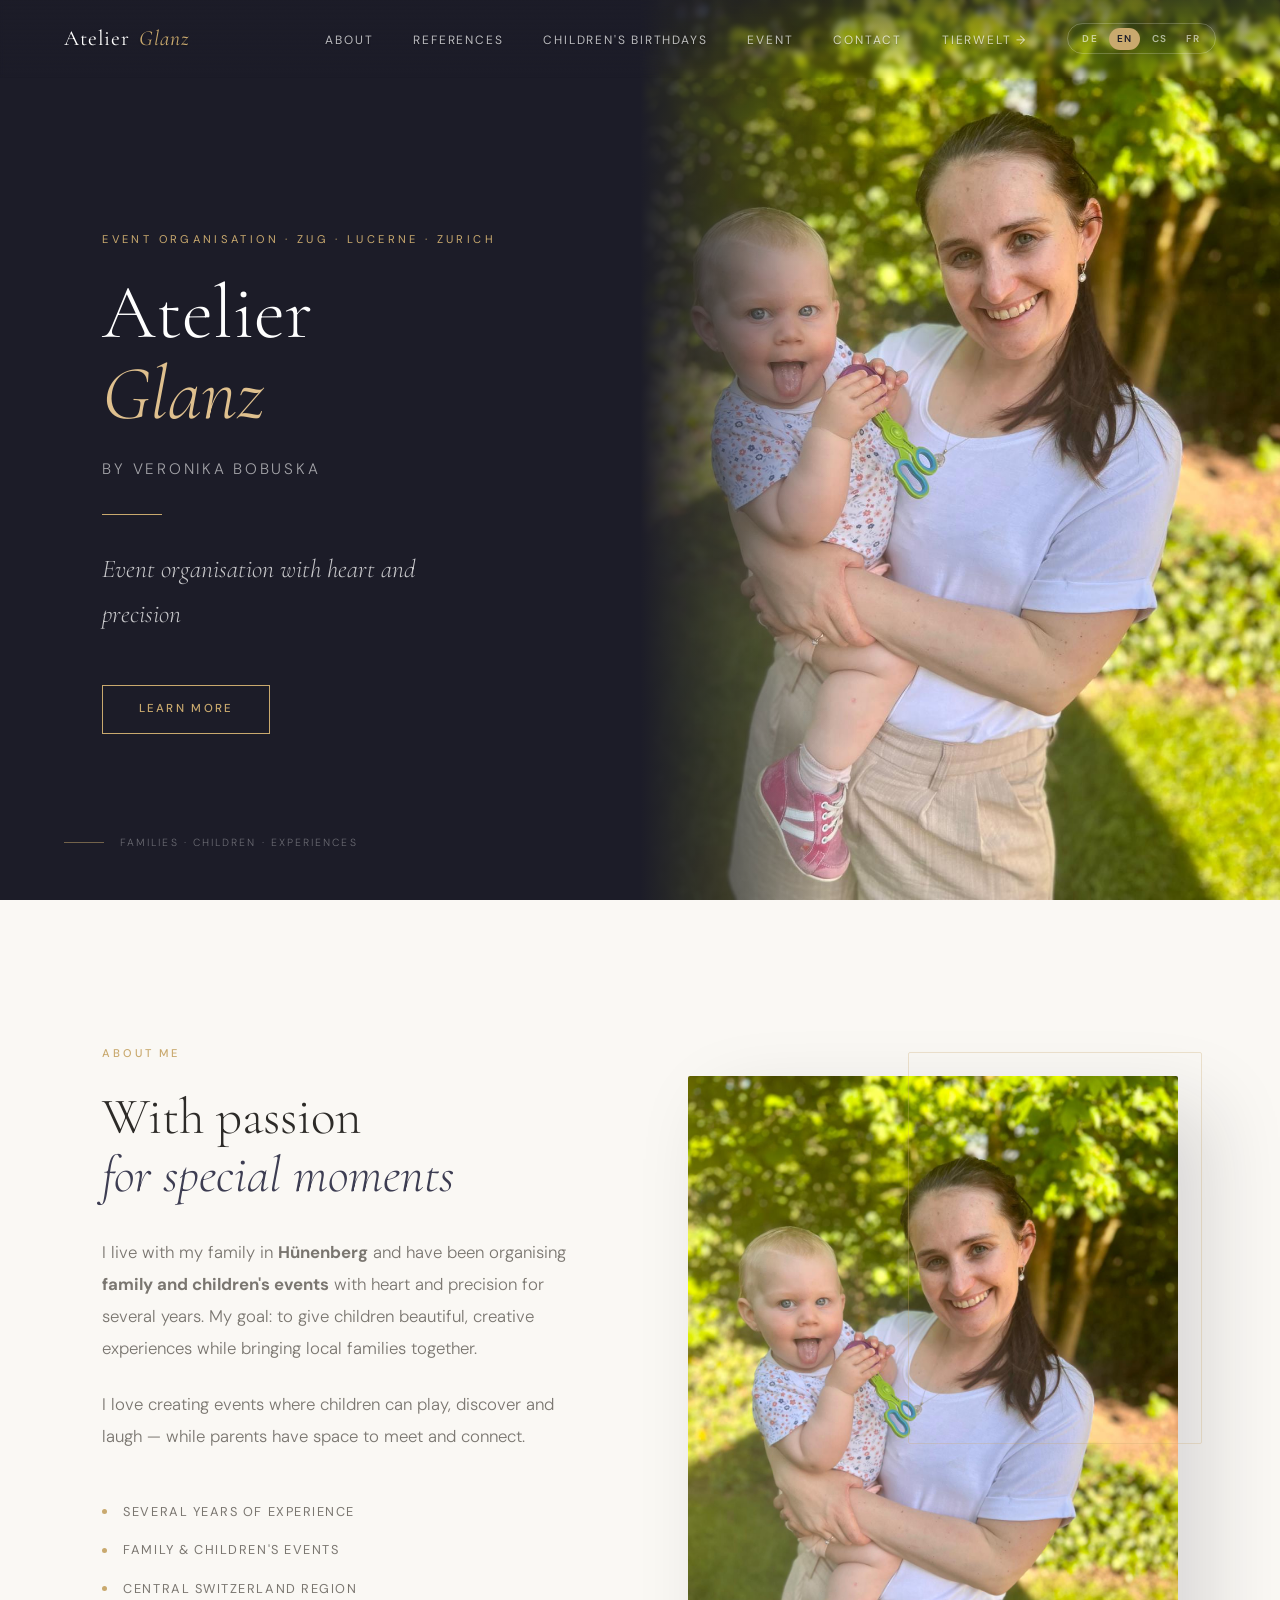
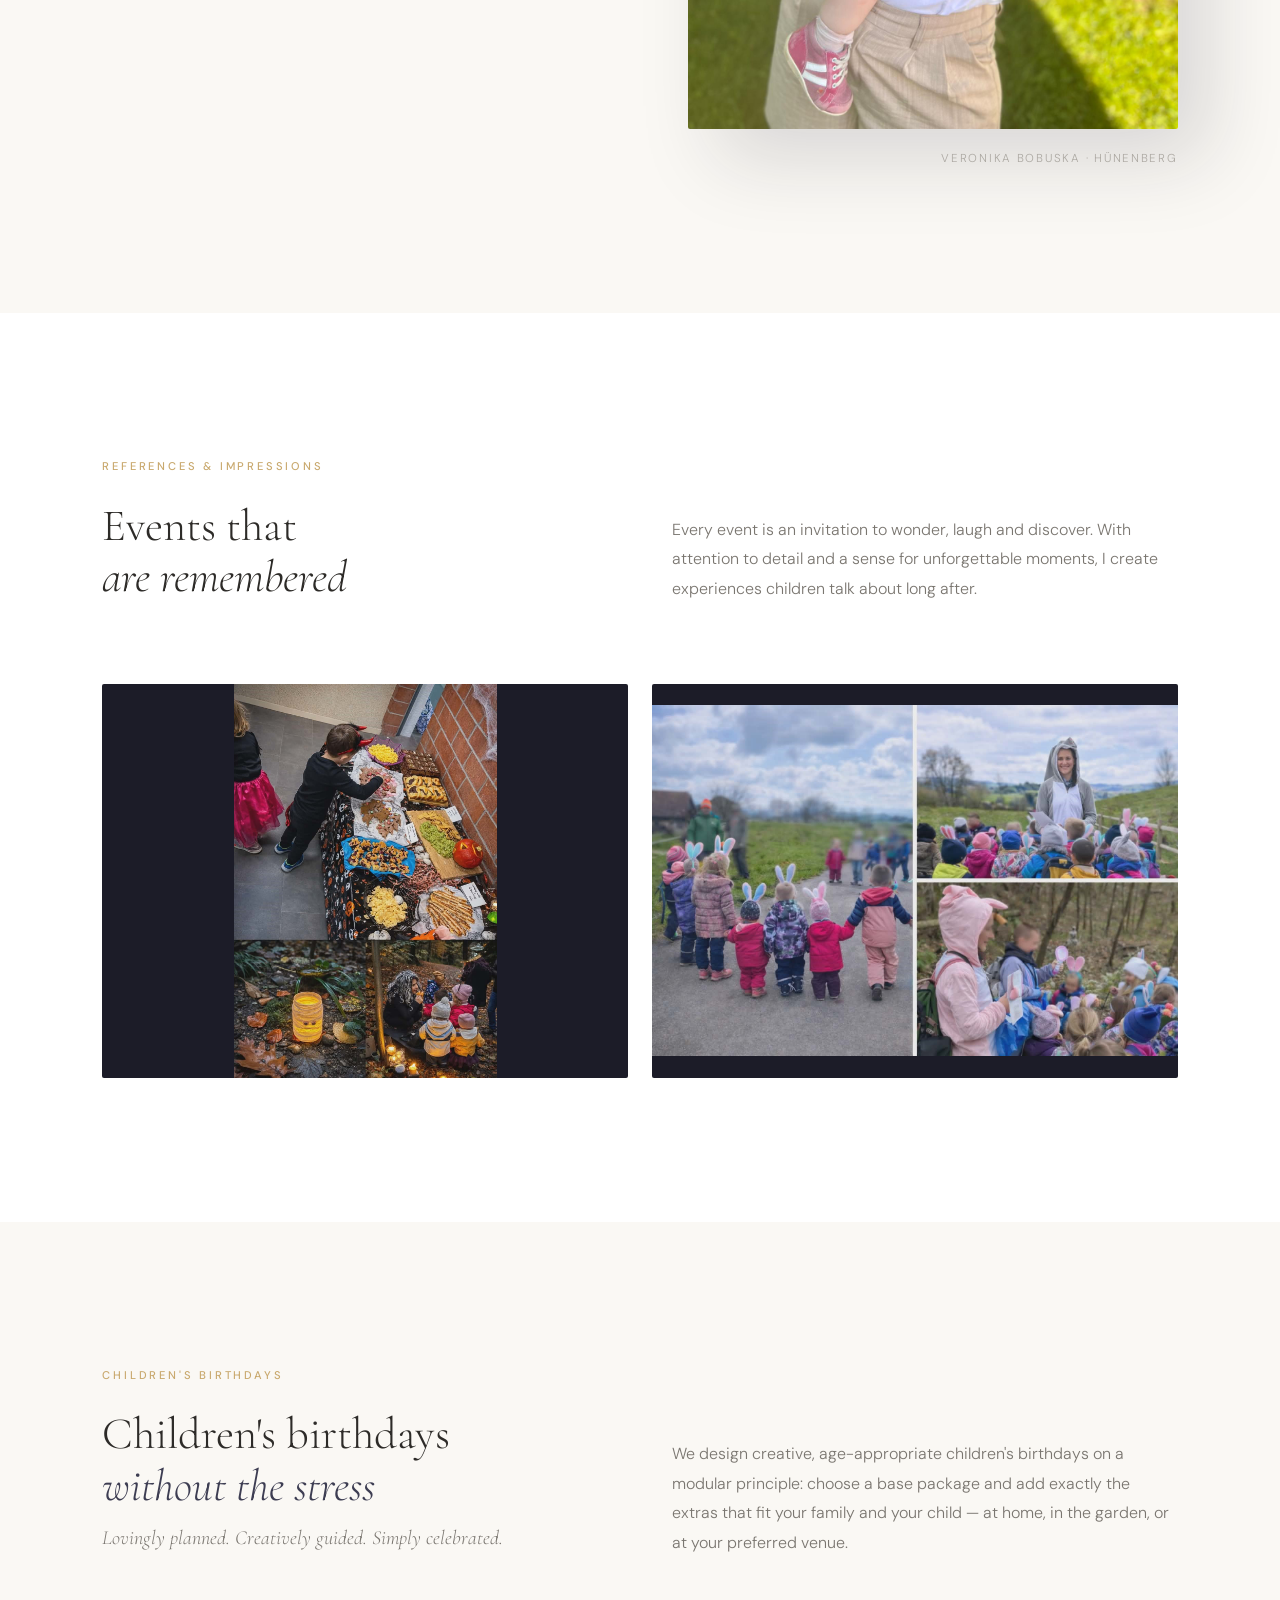
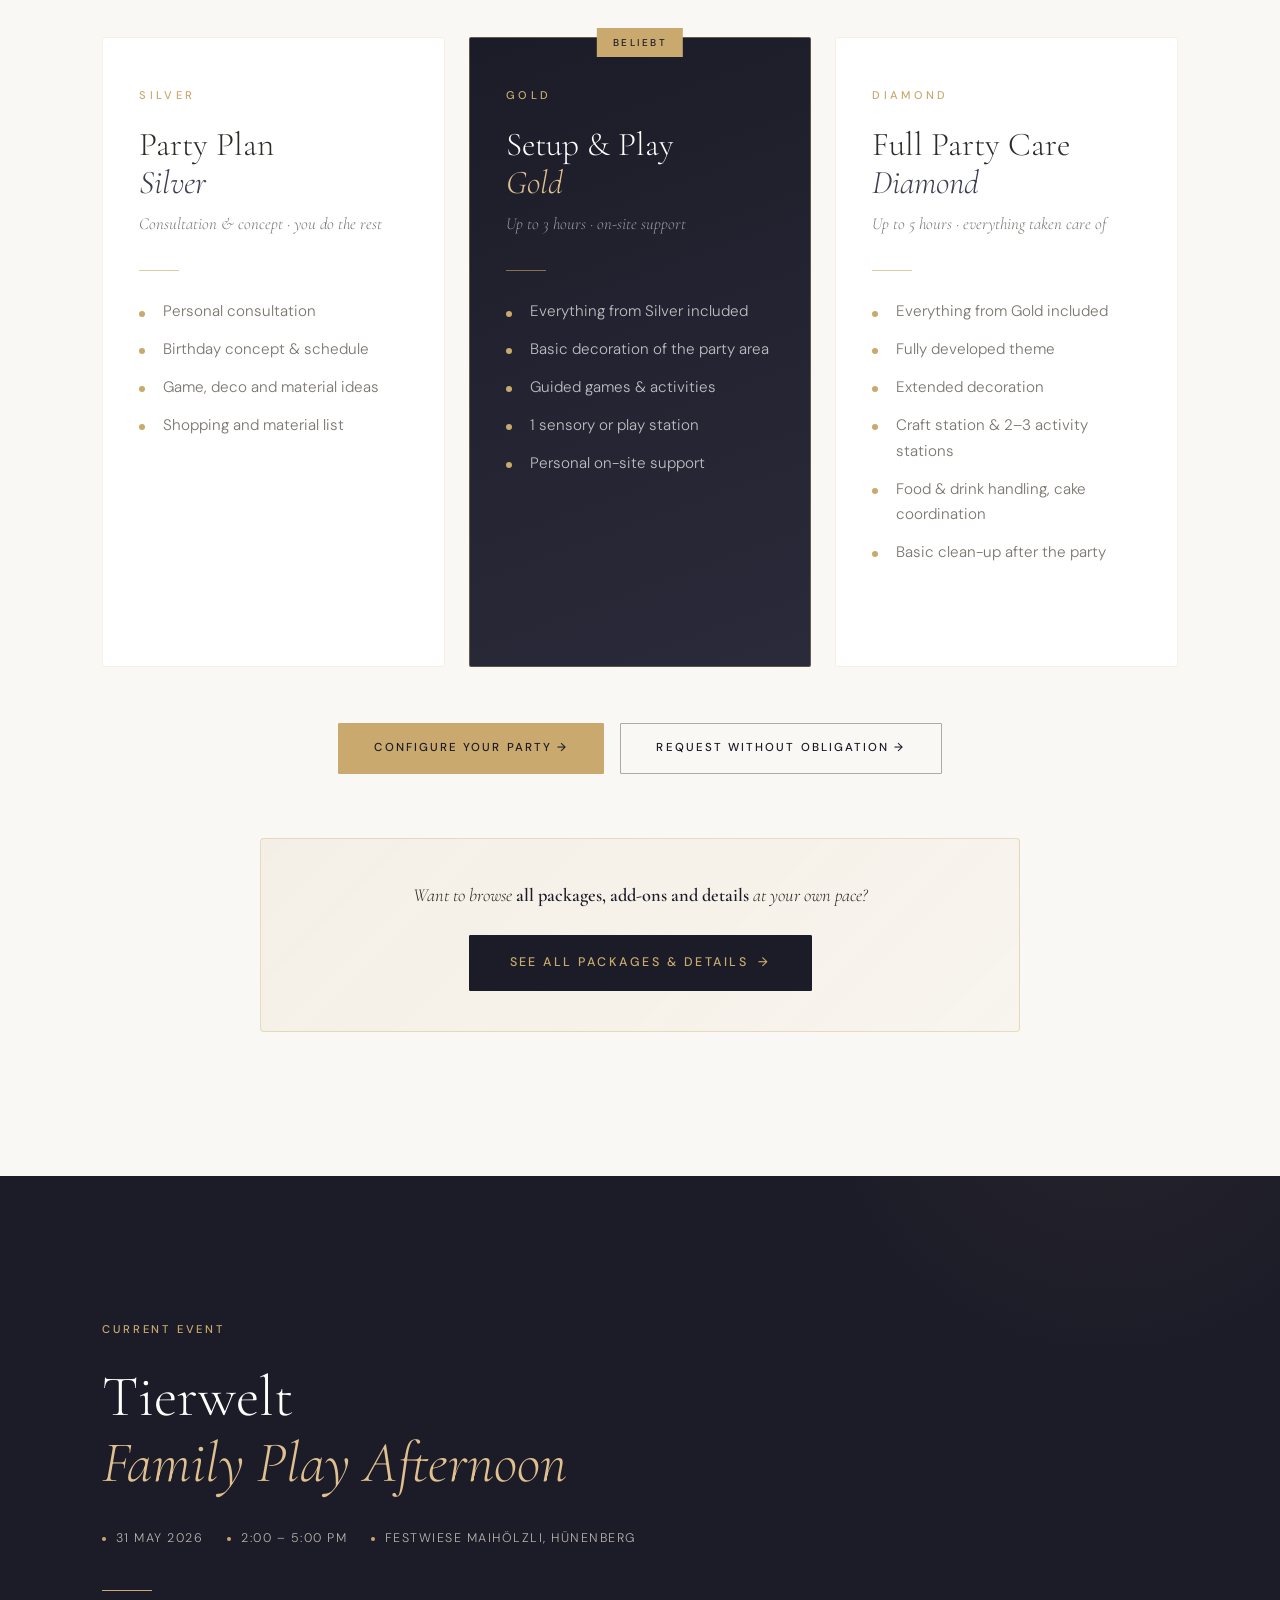
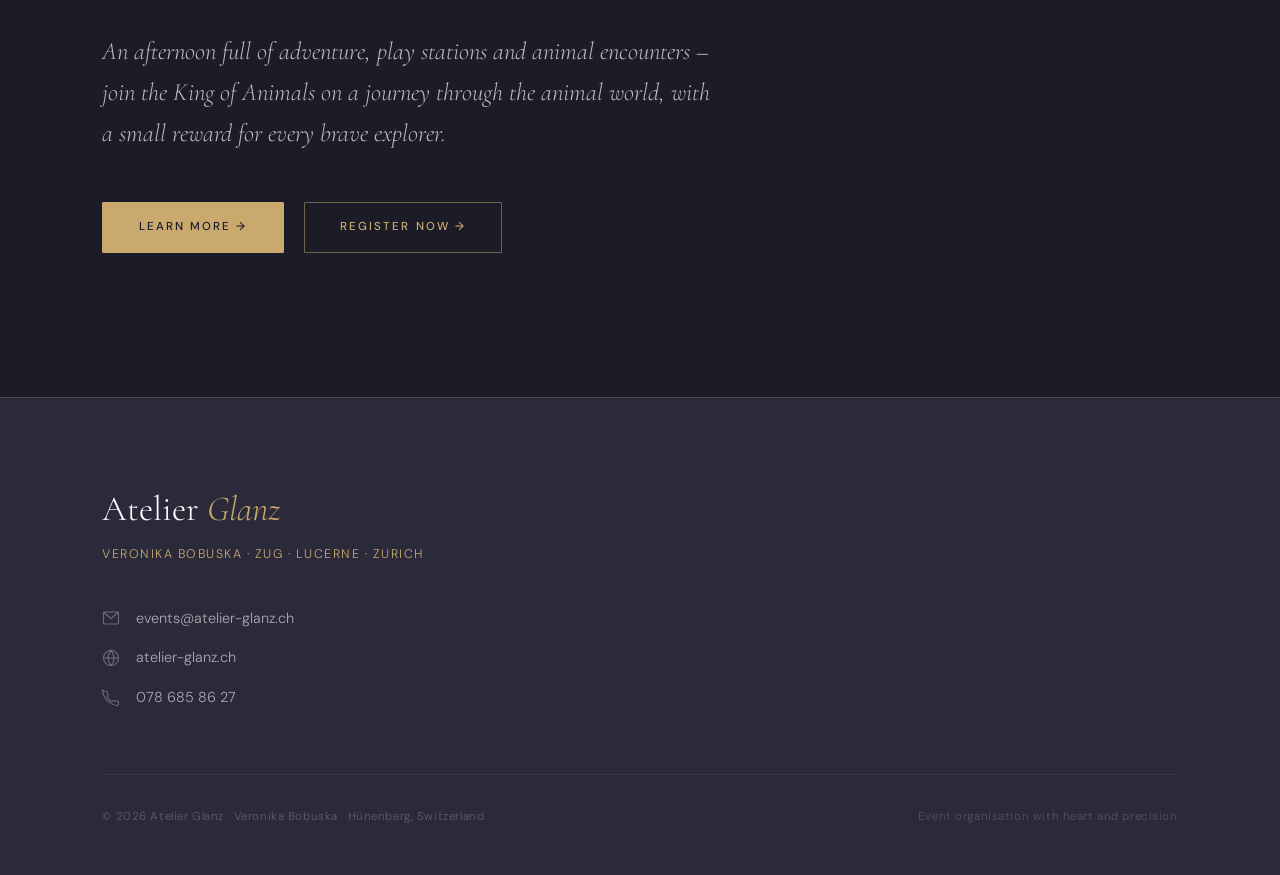
==== index.html @ 960a99c3 "Add Kindergeburstag section" ====
<!DOCTYPE html>
<html lang="de">
<head>
  <meta charset="UTF-8" />
  <meta name="viewport" content="width=device-width, initial-scale=1.0" />
  <title>Atelier Glanz — Eventorganisation · Veronika Bobuska</title>
  <meta name="description" content="Atelier Glanz — Eventorganisation mit Herz und Präzision. Familien- und Kinderanlässe in Zug, Luzern und Zürich. Geführt von Veronika Bobuska." />

  <!-- Open Graph -->
  <meta property="og:title" content="Atelier Glanz — Eventorganisation" />
  <meta property="og:description" content="Familien- und Kinderanlässe mit Herz und Präzision. Zug · Luzern · Zürich." />
  <meta property="og:image" content="https://atelier-glanz.ch/images/veronika.jpg" />
  <meta property="og:url" content="https://atelier-glanz.ch/" />
  <meta property="og:type" content="website" />

  <!-- Google Fonts -->
  <link rel="preconnect" href="https://fonts.googleapis.com" />
  <link rel="preconnect" href="https://fonts.gstatic.com" crossorigin />
  <link href="https://fonts.googleapis.com/css2?family=Cormorant+Garamond:ital,wght@0,300;0,400;0,600;1,300;1,400&family=DM+Sans:wght@300;400;500&display=swap" rel="stylesheet" />

  <style>
    /* ─── Reset & Base ──────────────────────────────────────────────── */
    *, *::before, *::after { box-sizing: border-box; margin: 0; padding: 0; }

    :root {
      --charcoal:    #1c1c28;
      --charcoal-md: #2a2a3a;
      --charcoal-lt: #3d3d52;
      --gold:        #c9a96e;
      --gold-lt:     #dfc08e;
      --cream:       #faf8f4;
      --warm-grey:   #b8b4ac;
      --text-main:   #2d2b28;
      --text-muted:  #7a7670;
      --sage:        #8a9e8c;
      --white:       #ffffff;
    }

    html { scroll-behavior: smooth; font-size: 16px; }

    body {
      font-family: 'DM Sans', sans-serif;
      font-weight: 300;
      color: var(--text-main);
      background: var(--cream);
      line-height: 1.75;
      overflow-x: hidden;
    }

    img { display: block; max-width: 100%; }
    a { color: inherit; text-decoration: none; }

    /* ─── Typography ────────────────────────────────────────────────── */
    .serif { font-family: 'Cormorant Garamond', serif; }

    h1, h2, h3 {
      font-family: 'Cormorant Garamond', serif;
      font-weight: 300;
      line-height: 1.15;
    }

    .section-label {
      font-family: 'DM Sans', sans-serif;
      font-size: 0.7rem;
      font-weight: 500;
      letter-spacing: 0.25em;
      text-transform: uppercase;
      color: var(--gold);
      display: block;
      margin-bottom: 1.5rem;
    }

    /* ─── Nav ───────────────────────────────────────────────────────── */
    nav {
      position: fixed;
      top: 0; left: 0; right: 0;
      z-index: 100;
      display: flex;
      align-items: center;
      justify-content: space-between;
      padding: 1.25rem 5vw;
      transition: background 0.4s ease, box-shadow 0.4s ease, backdrop-filter 0.4s ease;
      /* default: subtle dark gradient so nav stays readable over any hero image */
      background: linear-gradient(to bottom, rgba(28,28,40,0.65) 0%, rgba(28,28,40,0.25) 70%, rgba(28,28,40,0) 100%);
      backdrop-filter: blur(2px);
      -webkit-backdrop-filter: blur(2px);
    }

    nav.scrolled {
      background: rgba(28, 28, 40, 0.97);
      box-shadow: 0 1px 0 rgba(201, 169, 110, 0.2);
      backdrop-filter: blur(8px);
      -webkit-backdrop-filter: blur(8px);
    }

    /* stronger contrast for nav text on initial state */
    .nav-logo, .nav-links a {
      text-shadow: 0 1px 2px rgba(0,0,0,0.25);
    }
    nav.scrolled .nav-logo, nav.scrolled .nav-links a {
      text-shadow: none;
    }

    .nav-logo {
      font-family: 'Cormorant Garamond', serif;
      font-size: 1.35rem;
      font-weight: 400;
      color: var(--white);
      letter-spacing: 0.04em;
    }
    .nav-logo em {
      font-style: italic;
      color: var(--gold);
      margin-left: 0.15em;
    }

    /* Hamburger toggle (hidden on desktop) */
    .nav-toggle {
      display: none;
      background: transparent;
      border: 1px solid rgba(255,255,255,0.3);
      border-radius: 3px;
      width: 38px;
      height: 38px;
      padding: 0;
      cursor: pointer;
      flex-direction: column;
      align-items: center;
      justify-content: center;
      gap: 4px;
    }
    .nav-toggle span {
      width: 18px;
      height: 1.5px;
      background: var(--white);
      transition: transform 0.3s, opacity 0.3s;
    }
    .nav-toggle[aria-expanded="true"] span:nth-child(1) { transform: translateY(5.5px) rotate(45deg); }
    .nav-toggle[aria-expanded="true"] span:nth-child(2) { opacity: 0; }
    .nav-toggle[aria-expanded="true"] span:nth-child(3) { transform: translateY(-5.5px) rotate(-45deg); }

    .nav-links {
      display: flex;
      gap: 2.5rem;
      list-style: none;
      align-items: center;
    }

    .nav-links a {
      font-size: 0.75rem;
      font-weight: 400;
      letter-spacing: 0.15em;
      text-transform: uppercase;
      color: rgba(255,255,255,0.7);
      transition: color 0.25s;
    }

    .nav-links a:hover { color: var(--gold); }
    .nav-links .nav-highlight a { color: var(--gold); border: 1px solid rgba(201,169,110,0.4); padding: 0.4rem 0.9rem; border-radius: 1px; transition: background 0.25s, color 0.25s; }
    .nav-links .nav-highlight a:hover { background: var(--gold); color: var(--charcoal); }

    /* Language switcher */
    .nav-links { align-items: center; }
    .lang-switcher {
      display: inline-flex;
      gap: 0.2rem;
      align-items: center;
      padding: 0.2rem 0.4rem;
      border: 1px solid rgba(255,255,255,0.22);
      border-radius: 100px;
    }
    .lang-btn {
      background: transparent;
      border: 0;
      cursor: pointer;
      font-family: 'DM Sans', sans-serif;
      font-size: 0.62rem;
      font-weight: 600;
      letter-spacing: 0.12em;
      text-transform: uppercase;
      padding: 0.3rem 0.5rem;
      border-radius: 100px;
      color: rgba(255,255,255,0.6);
      transition: all 0.2s ease;
    }
    .lang-btn:hover { color: var(--white); }
    .lang-btn.active { background: var(--gold); color: var(--charcoal); }

    /* ─── Hero ──────────────────────────────────────────────────────── */
    #hero {
      min-height: 100vh;
      background: var(--charcoal);
      display: grid;
      grid-template-columns: 1fr 1fr;
      overflow: hidden;
      position: relative;
    }

    .hero-text-col {
      display: flex;
      flex-direction: column;
      justify-content: center;
      padding: 10rem 5vw 6rem 8vw;
      position: relative;
      z-index: 2;
    }

    .hero-eyebrow {
      font-size: 0.7rem;
      font-weight: 400;
      letter-spacing: 0.3em;
      text-transform: uppercase;
      color: var(--gold);
      margin-bottom: 1.5rem;
      opacity: 0;
      transform: translateY(12px);
      animation: fadeUp 0.8s ease 0.2s forwards;
    }

    .hero-name {
      font-size: clamp(3.5rem, 6vw, 7rem);
      font-weight: 300;
      color: var(--white);
      line-height: 1.05;
      margin-bottom: 0.15em;
      opacity: 0;
      transform: translateY(18px);
      animation: fadeUp 0.9s ease 0.35s forwards;
    }

    .hero-name em {
      font-style: italic;
      color: var(--gold-lt);
    }

    .hero-subname {
      font-family: 'DM Sans', sans-serif;
      font-size: 0.95rem;
      color: rgba(255,255,255,0.6);
      letter-spacing: 0.18em;
      text-transform: uppercase;
      margin-top: 0.6rem;
      opacity: 0;
      transform: translateY(12px);
      animation: fadeUp 0.9s ease 0.45s forwards;
    }

    .hero-rule {
      width: 60px;
      height: 1px;
      background: var(--gold);
      margin: 2rem 0;
      opacity: 0;
      animation: fadeIn 0.8s ease 0.6s forwards;
    }

    .hero-tagline {
      font-family: 'Cormorant Garamond', serif;
      font-size: clamp(1.15rem, 2vw, 1.6rem);
      font-weight: 300;
      font-style: italic;
      color: rgba(255,255,255,0.75);
      max-width: 380px;
      opacity: 0;
      transform: translateY(12px);
      animation: fadeUp 0.9s ease 0.5s forwards;
    }

    .hero-cta {
      display: inline-block;
      margin-top: 3rem;
      padding: 0.85rem 2.2rem;
      border: 1px solid var(--gold);
      color: var(--gold);
      font-size: 0.72rem;
      font-weight: 500;
      letter-spacing: 0.2em;
      text-transform: uppercase;
      transition: background 0.3s, color 0.3s;
      opacity: 0;
      animation: fadeIn 0.8s ease 0.9s forwards;
      align-self: flex-start;
    }

    .hero-cta:hover {
      background: var(--gold);
      color: var(--charcoal);
    }

    .hero-img-col {
      position: relative;
      overflow: hidden;
    }

    /* Photo placeholder */
    .hero-img-col .photo-placeholder,
    .hero-img-col img {
      position: absolute;
      inset: 0;
      width: 100%;
      height: 100%;
      object-fit: cover;
      object-position: center top;
    }

    .hero-img-col .photo-placeholder {
      background: linear-gradient(160deg, var(--charcoal-lt) 0%, var(--charcoal-md) 100%);
      display: flex;
      align-items: center;
      justify-content: center;
      color: var(--warm-grey);
      font-size: 0.8rem;
      letter-spacing: 0.1em;
    }

    /* Gradient overlay on image */
    .hero-img-col::after {
      content: '';
      position: absolute;
      inset: 0;
      background: linear-gradient(to right, var(--charcoal) 0%, transparent 30%);
      pointer-events: none;
    }

    /* Decorative gold border line */
    .hero-deco-line {
      position: absolute;
      bottom: 3rem;
      left: 5vw;
      display: flex;
      align-items: center;
      gap: 1rem;
      opacity: 0;
      animation: fadeIn 1s ease 1.1s forwards;
      z-index: 3;
    }

    .hero-deco-line span {
      width: 40px;
      height: 1px;
      background: var(--gold);
      opacity: 0.5;
    }

    .hero-deco-line p {
      font-size: 0.65rem;
      letter-spacing: 0.2em;
      text-transform: uppercase;
      color: rgba(255,255,255,0.35);
    }

    /* ─── Über mich ─────────────────────────────────────────────────── */
    #ueber-mich {
      padding: 9rem 8vw;
      background: var(--cream);
    }

    .ueber-grid {
      display: grid;
      grid-template-columns: 1fr 1fr;
      gap: 6rem;
      align-items: start;
    }

    .ueber-left h2 {
      font-size: clamp(2.8rem, 4vw, 4.5rem);
      font-weight: 300;
      color: var(--text-main);
      margin-bottom: 2rem;
    }

    .ueber-left h2 em {
      font-style: italic;
      color: var(--charcoal-lt);
    }

    .ueber-left p {
      font-size: 1.05rem;
      color: var(--text-muted);
      line-height: 1.9;
      margin-bottom: 1.5rem;
    }

    .values-row {
      display: flex;
      flex-direction: column;
      gap: 1rem;
      margin-top: 3rem;
    }

    .value-item {
      display: flex;
      align-items: center;
      gap: 1rem;
    }

    .value-dot {
      width: 5px;
      height: 5px;
      background: var(--gold);
      border-radius: 50%;
      flex-shrink: 0;
    }

    .value-item span {
      font-size: 0.8rem;
      font-weight: 400;
      letter-spacing: 0.12em;
      text-transform: uppercase;
      color: var(--text-muted);
    }

    .ueber-right {
      position: relative;
      padding-top: 2rem;
    }

    .portrait-wrap {
      position: relative;
    }

    .portrait-img {
      width: 100%;
      aspect-ratio: 3 / 4;
      object-fit: cover;
      object-position: center top;
      border-radius: 2px;
      box-shadow: 30px 30px 80px rgba(28,28,40,0.15);
    }

    /* placeholder variant */
    .portrait-placeholder {
      width: 100%;
      aspect-ratio: 3 / 4;
      background: linear-gradient(160deg, #d9d4cc 0%, #c5c0b8 100%);
      border-radius: 2px;
      box-shadow: 30px 30px 80px rgba(28,28,40,0.15);
      display: flex;
      align-items: center;
      justify-content: center;
      color: var(--warm-grey);
      font-size: 0.8rem;
      letter-spacing: 0.1em;
    }

    .portrait-accent {
      position: absolute;
      top: -1.5rem;
      right: -1.5rem;
      width: 60%;
      height: 60%;
      border: 1px solid var(--gold);
      opacity: 0.3;
      border-radius: 2px;
      pointer-events: none;
    }

    .portrait-caption {
      margin-top: 1.25rem;
      font-size: 0.72rem;
      letter-spacing: 0.15em;
      text-transform: uppercase;
      color: var(--warm-grey);
      text-align: right;
    }

    /* ─── Gallery / Referenzen ──────────────────────────────────────── */
    #referenzen {
      padding: 9rem 8vw;
      background: var(--white);
    }

    .referenzen-header {
      display: grid;
      grid-template-columns: 1fr 1fr;
      gap: 4rem;
      margin-bottom: 5rem;
      align-items: end;
    }

    .referenzen-header h2 {
      font-size: clamp(2.5rem, 3.5vw, 4rem);
      font-weight: 300;
    }

    .referenzen-header p {
      font-size: 1rem;
      color: var(--text-muted);
      line-height: 1.85;
    }

    .gallery-duo {
      display: grid;
      grid-template-columns: 1fr 1fr;
      gap: 1.5rem;
    }

    .gallery-item {
      position: relative;
      overflow: hidden;
      border-radius: 2px;
      cursor: pointer;
    }

    .gallery-item img,
    .gallery-item .img-placeholder {
      width: 100%;
      height: 100%;
      object-fit: contain;
      object-position: center;
      background: #1c1c28;
      transition: transform 0.7s cubic-bezier(0.25, 0.46, 0.45, 0.94);
      display: block;
    }

    .gallery-item .img-placeholder {
      display: flex;
      align-items: center;
      justify-content: center;
      color: var(--warm-grey);
      font-size: 0.8rem;
      letter-spacing: 0.1em;
    }

    .gallery-item:first-child { aspect-ratio: 4 / 3; }
    .gallery-item:last-child  { aspect-ratio: 4 / 3; }

    .gallery-item:first-child .img-placeholder {
      background: linear-gradient(160deg, #2a2a3a 0%, #1c1c28 100%);
    }

    .gallery-item:last-child .img-placeholder {
      background: linear-gradient(160deg, #3d3040 0%, #2a2035 100%);
    }

    .gallery-overlay {
      position: absolute;
      inset: 0;
      background: linear-gradient(to top, rgba(28,28,40,0.85) 0%, rgba(28,28,40,0) 50%);
      opacity: 0;
      transition: opacity 0.4s ease;
      display: flex;
      flex-direction: column;
      justify-content: flex-end;
      padding: 2rem;
    }

    .gallery-item:hover .gallery-overlay { opacity: 1; }
    .gallery-item:hover img,
    .gallery-item:hover .img-placeholder { transform: scale(1.04); }

    .gallery-caption {
      color: var(--white);
      font-family: 'Cormorant Garamond', serif;
      font-size: 1.3rem;
      font-weight: 300;
      font-style: italic;
      transform: translateY(8px);
      transition: transform 0.4s ease;
    }

    .gallery-item:hover .gallery-caption { transform: translateY(0); }

    .gallery-caption-sub {
      font-family: 'DM Sans', sans-serif;
      font-size: 0.65rem;
      letter-spacing: 0.2em;
      text-transform: uppercase;
      color: var(--gold);
      margin-top: 0.35rem;
      transform: translateY(8px);
      transition: transform 0.4s ease 0.05s;
    }

    .gallery-item:hover .gallery-caption-sub { transform: translateY(0); }

    /* ─── Kindergeburtstag ──────────────────────────────────────────── */
    #kindergeburtstag {
      padding: 9rem 8vw;
      background: var(--cream);
      position: relative;
    }

    .geburtstag-header {
      display: grid;
      grid-template-columns: 1fr 1fr;
      gap: 4rem;
      margin-bottom: 5rem;
      align-items: end;
    }

    .geburtstag-header h2 {
      font-size: clamp(2.5rem, 3.5vw, 4rem);
      font-weight: 300;
    }

    .geburtstag-header h2 em {
      font-style: italic;
      color: var(--charcoal-lt);
    }

    .geburtstag-header p {
      font-size: 1rem;
      color: var(--text-muted);
      line-height: 1.85;
    }

    .geburtstag-grid {
      display: grid;
      grid-template-columns: repeat(3, 1fr);
      gap: 1.5rem;
    }

    .geburtstag-card {
      background: var(--white);
      padding: 3rem 2.25rem;
      border: 1px solid rgba(201, 169, 110, 0.18);
      border-radius: 2px;
      position: relative;
      transition: transform 0.4s ease, box-shadow 0.4s ease, border-color 0.4s ease;
      display: flex;
      flex-direction: column;
    }

    .geburtstag-card:hover {
      transform: translateY(-6px);
      box-shadow: 0 24px 60px rgba(28, 28, 40, 0.10);
      border-color: rgba(201, 169, 110, 0.45);
    }

    .geburtstag-card.featured {
      background: linear-gradient(160deg, #1c1c28 0%, #2a2a3a 100%);
      border-color: rgba(201, 169, 110, 0.4);
    }

    .geburtstag-card.featured::before {
      content: 'Beliebt';
      position: absolute;
      top: -10px;
      left: 50%;
      transform: translateX(-50%);
      background: var(--gold);
      color: var(--charcoal);
      font-size: 0.62rem;
      letter-spacing: 0.25em;
      text-transform: uppercase;
      padding: 0.35rem 1rem;
      font-weight: 500;
    }

    .geburtstag-card.gold {
      background: linear-gradient(160deg, #1c1c28 0%, #2a2a3a 100%);
      border-color: rgba(201, 169, 110, 0.4);
    }

    .geburtstag-tier {
      font-family: 'DM Sans', sans-serif;
      font-size: 0.7rem;
      font-weight: 500;
      letter-spacing: 0.3em;
      text-transform: uppercase;
      color: var(--gold);
      margin-bottom: 1.25rem;
    }

    .geburtstag-card h3 {
      font-family: 'Cormorant Garamond', serif;
      font-size: clamp(2rem, 2.6vw, 2.8rem);
      font-weight: 300;
      color: var(--text-main);
      margin-bottom: 0.4rem;
    }

    .geburtstag-card.gold h3,
    .geburtstag-card.featured h3 { color: var(--white); }
    .geburtstag-card.gold h3 em,
    .geburtstag-card.featured h3 em { color: var(--gold-lt); font-style: italic; }
    .geburtstag-card h3 em { font-style: italic; color: var(--charcoal-lt); }

    .geburtstag-duration {
      font-family: 'Cormorant Garamond', serif;
      font-style: italic;
      font-size: 1.05rem;
      color: var(--text-muted);
      margin-bottom: 2rem;
    }

    .geburtstag-card.gold .geburtstag-duration,
    .geburtstag-card.featured .geburtstag-duration {
      color: rgba(255,255,255,0.55);
    }

    .geburtstag-rule {
      width: 40px;
      height: 1px;
      background: var(--gold);
      opacity: 0.6;
      margin-bottom: 1.75rem;
    }

    .geburtstag-features {
      list-style: none;
      margin-bottom: 2.5rem;
    }

    .geburtstag-features li {
      position: relative;
      padding-left: 1.5rem;
      font-size: 0.95rem;
      color: var(--text-muted);
      line-height: 1.7;
      margin-bottom: 0.75rem;
    }

    .geburtstag-card.gold .geburtstag-features li,
    .geburtstag-card.featured .geburtstag-features li {
      color: rgba(255,255,255,0.7);
    }

    .geburtstag-features li::before {
      content: '';
      position: absolute;
      left: 0;
      top: 0.7rem;
      width: 6px;
      height: 6px;
      border-radius: 50%;
      background: var(--gold);
    }

    .geburtstag-price {
      display: flex;
      align-items: baseline;
      gap: 0.4rem;
      margin-top: auto;
      padding-top: 1.25rem;
      border-top: 1px solid rgba(201, 169, 110, 0.18);
    }

    .geburtstag-card.gold .geburtstag-price,
    .geburtstag-card.featured .geburtstag-price {
      border-top-color: rgba(201, 169, 110, 0.25);
    }

    .geburtstag-price-prefix {
      font-size: 0.7rem;
      letter-spacing: 0.2em;
      text-transform: uppercase;
      color: var(--text-muted);
      font-weight: 400;
      margin-right: 0.4rem;
    }

    .geburtstag-card.gold .geburtstag-price-prefix,
    .geburtstag-card.featured .geburtstag-price-prefix {
      color: rgba(255,255,255,0.5);
    }

    .geburtstag-price-value {
      font-family: 'Cormorant Garamond', serif;
      font-size: 2.4rem;
      font-weight: 300;
      color: var(--text-main);
    }

    .geburtstag-card.gold .geburtstag-price-value,
    .geburtstag-card.featured .geburtstag-price-value { color: var(--white); }

    .geburtstag-price-currency {
      font-size: 0.8rem;
      letter-spacing: 0.2em;
      text-transform: uppercase;
      color: var(--gold);
      font-weight: 500;
    }

    .geburtstag-cta-row {
      display: flex;
      gap: 1rem;
      flex-wrap: wrap;
      margin-top: 3.5rem;
      justify-content: center;
    }

    .geburtstag-details-cta {
      display: flex;
      flex-direction: column;
      align-items: center;
      gap: 1rem;
      margin: 4rem auto 0;
      padding: 2.5rem 2rem;
      max-width: 760px;
      background: linear-gradient(135deg, rgba(201,169,110,0.10) 0%, rgba(201,169,110,0.04) 100%);
      border: 1px solid rgba(201,169,110,0.35);
      border-radius: 4px;
      text-align: center;
    }
    .geburtstag-details-cta .lead {
      font-family: 'Cormorant Garamond', serif;
      font-style: italic;
      font-size: 1.15rem;
      color: var(--text-main);
      margin-bottom: 0.5rem;
    }
    .geburtstag-details-cta .lead strong {
      color: var(--charcoal);
      font-weight: 600;
      font-style: normal;
    }
    .geburtstag-details-link {
      display: inline-flex;
      align-items: center;
      gap: 0.6rem;
      padding: 1rem 2.5rem;
      background: var(--charcoal);
      color: var(--gold);
      font-family: 'DM Sans', sans-serif;
      font-size: 0.78rem;
      font-weight: 500;
      letter-spacing: 0.2em;
      text-transform: uppercase;
      border-radius: 1px;
      border: 1px solid var(--charcoal);
      transition: all 0.3s ease;
    }
    .geburtstag-details-link:hover {
      background: var(--gold);
      color: var(--charcoal);
      transform: translateY(-2px);
      box-shadow: 0 12px 28px rgba(28,28,40,0.18);
    }
    .geburtstag-details-link::after {
      content: '→';
      transition: transform 0.3s ease;
    }
    .geburtstag-details-link:hover::after { transform: translateX(4px); }

    /* ─── Aktueller Anlass ──────────────────────────────────────────── */
    #anlass {
      background: var(--charcoal);
      padding: 9rem 8vw;
      position: relative;
      overflow: hidden;
    }

    /* subtle background texture */
    #anlass::before {
      content: '';
      position: absolute;
      top: -50%;
      right: -10%;
      width: 600px;
      height: 600px;
      border-radius: 50%;
      background: radial-gradient(circle, rgba(201,169,110,0.06) 0%, transparent 70%);
      pointer-events: none;
    }

    .anlass-inner {
      max-width: 780px;
      position: relative;
      z-index: 1;
    }

    .anlass-inner .section-label { color: var(--gold); }

    .anlass-inner h2 {
      font-size: clamp(2.8rem, 4.5vw, 5.5rem);
      color: var(--white);
      font-weight: 300;
      margin-bottom: 0.3em;
    }

    .anlass-inner h2 em {
      font-style: italic;
      color: var(--gold-lt);
    }

    .anlass-meta {
      display: flex;
      align-items: center;
      gap: 1.5rem;
      margin: 2rem 0;
      flex-wrap: wrap;
    }

    .anlass-meta-item {
      display: flex;
      align-items: center;
      gap: 0.6rem;
      font-size: 0.78rem;
      letter-spacing: 0.12em;
      text-transform: uppercase;
      color: var(--warm-grey);
    }

    .anlass-meta-item .dot {
      width: 4px;
      height: 4px;
      background: var(--gold);
      border-radius: 50%;
    }

    .anlass-rule {
      width: 50px;
      height: 1px;
      background: var(--gold);
      opacity: 0.5;
      margin: 2.5rem 0;
    }

    .anlass-teaser {
      font-family: 'Cormorant Garamond', serif;
      font-size: clamp(1.2rem, 2vw, 1.55rem);
      font-weight: 300;
      font-style: italic;
      color: rgba(255,255,255,0.7);
      line-height: 1.65;
      max-width: 620px;
      margin-bottom: 3rem;
    }

    .btn-row {
      display: flex;
      gap: 1.25rem;
      flex-wrap: wrap;
    }

    .btn {
      display: inline-flex;
      align-items: center;
      gap: 0.5rem;
      padding: 0.9rem 2.2rem;
      font-family: 'DM Sans', sans-serif;
      font-size: 0.72rem;
      font-weight: 500;
      letter-spacing: 0.18em;
      text-transform: uppercase;
      transition: all 0.3s ease;
      border-radius: 1px;
      cursor: pointer;
    }

    .btn-gold {
      background: var(--gold);
      color: var(--charcoal);
      border: 1px solid var(--gold);
    }

    .btn-gold:hover {
      background: var(--gold-lt);
      border-color: var(--gold-lt);
      transform: translateY(-2px);
      box-shadow: 0 8px 24px rgba(201,169,110,0.3);
    }

    .btn-outline {
      background: transparent;
      color: var(--gold);
      border: 1px solid rgba(201,169,110,0.5);
    }

    .btn-outline:hover {
      border-color: var(--gold);
      background: rgba(201,169,110,0.08);
      transform: translateY(-2px);
    }

    /* light variants for use on cream backgrounds */
    .btn-gold-light {
      background: var(--gold);
      color: var(--charcoal);
      border: 1px solid var(--gold);
    }
    .btn-gold-light:hover {
      background: var(--gold-lt);
      border-color: var(--gold-lt);
      transform: translateY(-2px);
      box-shadow: 0 8px 24px rgba(201,169,110,0.3);
    }

    .btn-outline-dark {
      background: transparent;
      color: var(--charcoal);
      border: 1px solid rgba(28,28,40,0.35);
    }
    .btn-outline-dark:hover {
      border-color: var(--charcoal);
      background: rgba(28,28,40,0.04);
      transform: translateY(-2px);
    }

    /* ─── Kontakt / Footer ──────────────────────────────────────────── */
    footer {
      background: var(--charcoal-md);
      padding: 5rem 8vw 3rem;
      border-top: 1px solid rgba(201,169,110,0.25);
    }

    .footer-grid {
      margin-bottom: 4rem;
    }

    .footer-name {
      font-family: 'Cormorant Garamond', serif;
      font-size: 2.2rem;
      font-weight: 300;
      color: var(--white);
      margin-bottom: 0.3rem;
    }

    .footer-tagline {
      font-size: 0.78rem;
      letter-spacing: 0.12em;
      text-transform: uppercase;
      color: var(--gold);
      margin-bottom: 2.5rem;
    }

    .footer-contact-items {
      display: flex;
      flex-direction: column;
      gap: 0.9rem;
    }

    .footer-contact-item {
      display: flex;
      align-items: center;
      gap: 1rem;
      font-size: 0.9rem;
      color: rgba(255,255,255,0.6);
      transition: color 0.25s;
    }

    .footer-contact-item:hover { color: var(--gold); }

    .footer-contact-item .icon {
      width: 18px;
      height: 18px;
      opacity: 0.5;
      flex-shrink: 0;
    }

.footer-bottom {
      border-top: 1px solid rgba(255,255,255,0.07);
      padding-top: 2rem;
      display: flex;
      justify-content: space-between;
      align-items: center;
      gap: 1rem;
      flex-wrap: wrap;
    }

    .footer-copy {
      font-size: 0.72rem;
      color: rgba(255,255,255,0.25);
      letter-spacing: 0.05em;
    }

    .footer-made {
      font-size: 0.72rem;
      color: rgba(255,255,255,0.2);
      letter-spacing: 0.05em;
    }

    /* ─── Scroll Animations ─────────────────────────────────────────── */
    .reveal {
      opacity: 0;
      transform: translateY(28px);
      transition: opacity 0.8s ease, transform 0.8s ease;
    }

    .reveal.visible {
      opacity: 1;
      transform: translateY(0);
    }

    .reveal-delay-1 { transition-delay: 0.1s; }
    .reveal-delay-2 { transition-delay: 0.2s; }
    .reveal-delay-3 { transition-delay: 0.3s; }
    .reveal-delay-4 { transition-delay: 0.4s; }

    /* ─── Keyframes ─────────────────────────────────────────────────── */
    @keyframes fadeUp {
      to { opacity: 1; transform: translateY(0); }
    }

    @keyframes fadeIn {
      to { opacity: 1; }
    }

    /* ─── Mobile ────────────────────────────────────────────────────── */
    @media (max-width: 900px) {
      #hero {
        grid-template-columns: 1fr;
        min-height: 100svh;
      }

      .hero-img-col {
        position: absolute;
        inset: 0;
        z-index: 0;
      }

      .hero-img-col::after {
        background: linear-gradient(to bottom,
          rgba(28,28,40,0.75) 0%,
          rgba(28,28,40,0.5) 50%,
          rgba(28,28,40,0.85) 100%);
      }

      .hero-text-col {
        position: relative;
        z-index: 2;
        padding: 8rem 6vw 5rem;
        min-height: 100svh;
        justify-content: flex-end;
      }

      .hero-name { font-size: clamp(3rem, 12vw, 5rem); }

      .ueber-grid { grid-template-columns: 1fr; gap: 3rem; }
      .ueber-right { order: -1; }
      .portrait-accent { display: none; }

      .referenzen-header { grid-template-columns: 1fr; gap: 2rem; margin-bottom: 3rem; }

      .geburtstag-header { grid-template-columns: 1fr; gap: 2rem; margin-bottom: 3rem; }
      .geburtstag-grid { grid-template-columns: 1fr; gap: 1.5rem; }
      .geburtstag-card { padding: 2.5rem 2rem; }
      .geburtstag-card.featured::before { font-size: 0.55rem; }

      .gallery-duo { grid-template-columns: 1fr; }
      .gallery-item:first-child { aspect-ratio: 16 / 10; }
      .gallery-item:last-child  { aspect-ratio: 16 / 10; }


      nav { padding: 1rem 5vw; }
      .nav-toggle { display: flex; }
      .nav-links {
        position: fixed;
        top: 0;
        right: 0;
        bottom: 0;
        width: min(80vw, 320px);
        background: rgba(28, 28, 40, 0.98);
        backdrop-filter: blur(12px);
        flex-direction: column;
        gap: 0;
        padding: 5rem 2rem 2rem;
        transform: translateX(100%);
        transition: transform 0.35s ease;
        align-items: flex-start;
        border-left: 1px solid rgba(201,169,110,0.2);
        box-shadow: -10px 0 40px rgba(0,0,0,0.3);
      }
      .nav-links.open { transform: translateX(0); }
      .nav-links li { width: 100%; }
      .nav-links a {
        display: block;
        padding: 0.85rem 0;
        font-size: 0.85rem;
        letter-spacing: 0.15em;
        border-bottom: 1px solid rgba(255,255,255,0.06);
        width: 100%;
      }
      .nav-links .nav-highlight a {
        margin-top: 0.5rem;
        padding: 0.6rem 1rem;
        text-align: center;
        border: 1px solid rgba(201,169,110,0.5);
      }
      .lang-switcher {
        margin-top: 1.5rem;
        align-self: stretch;
        justify-content: space-between;
      }
    }

    @media (max-width: 560px) {
      #ueber-mich, #referenzen, #kindergeburtstag, #anlass { padding: 6rem 6vw; }
      footer { padding: 4rem 6vw 2.5rem; }
      .btn-row { flex-direction: column; }
      .btn { text-align: center; justify-content: center; }
    }
  </style>
</head>
<body>

  <!-- ─── Navigation ─────────────────────────────────────────────── -->
  <nav id="nav">
    <a class="nav-logo" href="#">Atelier <em>Glanz</em></a>
    <button class="nav-toggle" aria-label="Menu" aria-expanded="false" type="button">
      <span></span><span></span><span></span>
    </button>
    <ul class="nav-links">
      <li><a href="#ueber-mich" data-i18n="nav.about">Über mich</a></li>
      <li><a href="#referenzen" data-i18n="nav.refs">Referenzen</a></li>
      <li><a href="kindergeburtstag.html" data-i18n="nav.kg">Kindergeburtstag</a></li>
      <li><a href="#anlass" data-i18n="nav.event">Anlass</a></li>
      <li><a href="#kontakt" data-i18n="nav.contact">Kontakt</a></li>
      <li><a href="https://i-bobusky.github.io/tierwelt/" target="_blank" rel="noopener" class="nav-highlight" data-i18n="nav.tierwelt">Tierwelt →</a></li>
      <li>
        <div class="lang-switcher" role="group" aria-label="Sprache wählen">
          <button type="button" class="lang-btn" data-lang="de">DE</button>
          <button type="button" class="lang-btn" data-lang="en">EN</button>
          <button type="button" class="lang-btn" data-lang="cs">CS</button>
          <button type="button" class="lang-btn" data-lang="fr">FR</button>
        </div>
      </li>
    </ul>
  </nav>

  <!-- ─── Hero ───────────────────────────────────────────────────── -->
  <section id="hero">
    <div class="hero-text-col">
      <p class="hero-eyebrow" data-i18n="home.hero.eyebrow">Eventorganisation · Zug · Luzern · Zürich</p>
      <h1 class="hero-name serif">Atelier<br /><em>Glanz</em></h1>
      <p class="hero-subname">by Veronika Bobuska</p>
      <div class="hero-rule"></div>
      <p class="hero-tagline" data-i18n="home.hero.tagline">Eventorganisation mit Herz und Präzision</p>
      <a class="hero-cta" href="#ueber-mich" data-i18n="home.hero.cta">Mehr erfahren</a>
    </div>

    <div class="hero-img-col">
      <img src="images/veronika.jpg" alt="Veronika Bobuska" />
    </div>

    <div class="hero-deco-line">
      <span></span>
      <p data-i18n="home.hero.deco">Familien · Kinder · Erlebnisse</p>
    </div>
  </section>

  <!-- ─── Über mich ──────────────────────────────────────────────── -->
  <section id="ueber-mich">
    <div class="ueber-grid">
      <div class="ueber-left">
        <span class="section-label reveal" data-i18n="home.about.label">Über mich</span>
        <h2 class="reveal reveal-delay-1" data-i18n-html="home.about.h2.html">Mit Leidenschaft<br /><em>für besondere Momente</em></h2>
        <p class="reveal reveal-delay-2" data-i18n-html="home.about.p1.html">
          Ich lebe mit meiner Familie in <strong>Hünenberg</strong> und organisiere seit mehreren Jahren mit viel Herz und
          Organisationstalent <strong>Familien- und Kinderanlässe</strong>. Mein Ziel: Kindern schöne und kreative
          Erlebnisse ermöglichen und gleichzeitig Familien aus der Umgebung zusammenbringen.
        </p>
        <p class="reveal reveal-delay-2" data-i18n-html="home.about.p2.html">
          Ich liebe es, Anlässe zu gestalten, bei denen Kinder spielen, entdecken und lachen können –
          und Eltern Raum für Begegnung und Austausch haben.
        </p>
        <div class="values-row reveal reveal-delay-3">
          <div class="value-item">
            <div class="value-dot"></div>
            <span data-i18n="home.about.value1">Mehrere Jahre Erfahrung</span>
          </div>
          <div class="value-item">
            <div class="value-dot"></div>
            <span data-i18n="home.about.value2">Familien- &amp; Kinderanlässe</span>
          </div>
          <div class="value-item">
            <div class="value-dot"></div>
            <span data-i18n="home.about.value3">Region Zentralschweiz</span>
          </div>
        </div>
      </div>

      <div class="ueber-right reveal reveal-delay-2">
        <div class="portrait-wrap">
          <img class="portrait-img" src="images/veronika.jpg" alt="Veronika Bobuska" />
          <div class="portrait-accent"></div>
        </div>
        <p class="portrait-caption" data-i18n="home.about.caption">Veronika Bobuska · Hünenberg</p>
      </div>
    </div>
  </section>

  <!-- ─── Referenzen & Eindrücke ─────────────────────────────────── -->
  <section id="referenzen">
    <div class="referenzen-header">
      <div>
        <span class="section-label reveal" data-i18n="home.refs.label">Referenzen &amp; Eindrücke</span>
        <h2 class="reveal reveal-delay-1" data-i18n-html="home.refs.h2.html">Anlässe, die<br /><em>in Erinnerung bleiben</em></h2>
      </div>
      <p class="reveal reveal-delay-2" data-i18n="home.refs.p">
        Jeder Anlass ist eine Einladung zum Staunen, Lachen und Entdecken.
        Mit Liebe zum Detail und einem Gespür für unvergessliche Augenblicke
        entstehen Erlebnisse, über die Kinder noch lange sprechen.
      </p>
    </div>

    <div class="gallery-duo">
      <div class="gallery-item reveal">
        <img src="images/halloween.JPG" alt="Halloween-Anlass 2024" />
        <div class="gallery-overlay">
          <p class="gallery-caption" data-i18n="home.refs.halloween">Halloween-Anlass</p>
          <p class="gallery-caption-sub">2024</p>
        </div>
      </div>

      <div class="gallery-item reveal reveal-delay-2">
        <img src="images/ostern.JPG" alt="Oster-Anlass 2025" />
        <div class="gallery-overlay">
          <p class="gallery-caption" data-i18n="home.refs.ostern">Oster-Anlass</p>
          <p class="gallery-caption-sub">2025</p>
        </div>
      </div>
    </div>
  </section>

  <!-- ─── Kindergeburtstag ───────────────────────────────────────── -->
  <section id="kindergeburtstag">
    <div class="geburtstag-header">
      <div>
        <span class="section-label reveal" data-i18n="home.kg.label">Kindergeburtstag</span>
        <h2 class="reveal reveal-delay-1" data-i18n-html="home.kg.h2.html">Kindergeburtstag<br /><em>ohne Stress</em></h2>
        <p class="reveal reveal-delay-1" style="font-family: 'Cormorant Garamond', serif; font-style: italic; font-size: 1.25rem; color: var(--text-muted); margin-top: 0.5rem;" data-i18n="home.kg.sub">
          Liebevoll geplant. Kreativ begleitet. Einfach gefeiert.
        </p>
      </div>
      <p class="reveal reveal-delay-2" data-i18n="home.kg.p">
        Wir gestalten kreative, altersgerechte Kindergeburtstage nach dem Baukasten-Prinzip:
        Sie wählen ein Grundpaket und ergänzen genau die Extras, die zu Ihrer Familie und
        Ihrem Kind passen – ob zu Hause, im Garten oder an Ihrer Wunschlocation.
      </p>
    </div>

    <div class="geburtstag-grid">
      <!-- Silver -->
      <div class="geburtstag-card reveal">
        <p class="geburtstag-tier" data-i18n="pkg.silver.tier">Silver</p>
        <h3 data-i18n-html="pkg.silver.title.html">Party Plan<br /><em>Silver</em></h3>
        <p class="geburtstag-duration" data-i18n="pkg.silver.duration">Beratung &amp; Konzept · planen Sie selbst</p>
        <div class="geburtstag-rule"></div>
        <ul class="geburtstag-features">
          <li data-i18n="pkg.silver.feat1">Persönliches Beratungsgespräch</li>
          <li data-i18n="pkg.silver.feat2">Geburtstagskonzept &amp; Ablaufplan</li>
          <li data-i18n="pkg.silver.feat3">Spiel-, Deko- und Materialideen</li>
          <li data-i18n="pkg.silver.feat4">Einkaufs- und Materialliste</li>
        </ul>
      </div>

      <!-- Gold (featured) -->
      <div class="geburtstag-card featured reveal reveal-delay-1">
        <p class="geburtstag-tier" data-i18n="pkg.gold.tier">Gold</p>
        <h3 data-i18n-html="pkg.gold.title.html">Setup &amp; Play<br /><em>Gold</em></h3>
        <p class="geburtstag-duration" data-i18n="pkg.gold.duration">Bis zu 3 Stunden · Betreuung vor Ort</p>
        <div class="geburtstag-rule"></div>
        <ul class="geburtstag-features">
          <li data-i18n="pkg.gold.feat1">Alles aus Silver inklusive</li>
          <li data-i18n="pkg.gold.feat2">Basis-Dekoration des Partybereichs</li>
          <li data-i18n="pkg.gold.feat3">Geführte Spiele &amp; Mitmachaktionen</li>
          <li data-i18n="pkg.gold.feat4">1 Sensorik- oder Spielstation</li>
          <li data-i18n="pkg.gold.feat5">Persönliche Betreuung vor Ort</li>
        </ul>
      </div>

      <!-- Diamond -->
      <div class="geburtstag-card reveal reveal-delay-2">
        <p class="geburtstag-tier" data-i18n="pkg.diamond.tier">Diamond</p>
        <h3 data-i18n-html="pkg.diamond.title.html">Full Party Care<br /><em>Diamond</em></h3>
        <p class="geburtstag-duration" data-i18n="pkg.diamond.duration">Bis zu 5 Stunden · alles aus einer Hand</p>
        <div class="geburtstag-rule"></div>
        <ul class="geburtstag-features">
          <li data-i18n="pkg.diamond.feat1">Alles aus Gold inklusive</li>
          <li data-i18n="pkg.diamond.feat2">Voll ausgearbeitetes Wunschthema</li>
          <li data-i18n="pkg.diamond.feat3">Erweiterte Dekoration</li>
          <li data-i18n="pkg.diamond.feat4">Bastelstation &amp; 2–3 Aktivitätsstationen</li>
          <li data-i18n="pkg.diamond.feat5">Food &amp; Drink Handling, Kuchenkoordination</li>
          <li data-i18n="pkg.diamond.feat6">Basis-Aufräumen nach der Feier</li>
        </ul>
      </div>
    </div>

    <div class="geburtstag-cta-row reveal reveal-delay-3">
      <a class="btn btn-gold-light" href="kindergeburtstag.html#calculator" data-i18n="home.kg.cta.calc">Wunschfeier konfigurieren →</a>
      <a class="btn btn-outline-dark" href="kindergeburtstag.html#anfrage" data-i18n="home.kg.cta.contact">Unverbindlich anfragen →</a>
    </div>

    <div class="geburtstag-details-cta reveal reveal-delay-3">
      <p class="lead" data-i18n-html="home.kg.detailsLead.html">
        Möchten Sie <strong>alle Pakete, Add-ons und Details</strong> in Ruhe ansehen?
      </p>
      <a class="geburtstag-details-link" href="kindergeburtstag.html" data-i18n="home.kg.cta.details">
        Alle Pakete &amp; Details ansehen
      </a>
    </div>
  </section>

  <!-- ─── Aktueller Anlass ───────────────────────────────────────── -->
  <section id="anlass">
    <div class="anlass-inner">
      <span class="section-label reveal" data-i18n="home.event.label">Aktueller Anlass</span>
      <h2 class="reveal reveal-delay-1" data-i18n-html="home.event.h2.html">Tierwelt<br /><em>Familien Spielnachmittag</em></h2>

      <div class="anlass-meta reveal reveal-delay-2">
        <div class="anlass-meta-item">
          <span class="dot"></span>
          <span data-i18n="home.event.date">31. Mai 2026</span>
        </div>
        <div class="anlass-meta-item">
          <span class="dot"></span>
          <span data-i18n="home.event.time">14:00 – 17:00 Uhr</span>
        </div>
        <div class="anlass-meta-item">
          <span class="dot"></span>
          <span data-i18n="home.event.place">Festwiese Maihölzli, Hünenberg</span>
        </div>
      </div>

      <div class="anlass-rule reveal reveal-delay-2"></div>

      <p class="anlass-teaser reveal reveal-delay-3" data-i18n="home.event.teaser">
        Ein Nachmittag voller Abenteuer, Spielstationen und tierischer Begegnungen –
        gemeinsam mit dem König der Tiere auf eine Reise durch die Tierwelt,
        mit einer kleinen Belohnung am Ende für alle tapferen Entdecker.
      </p>

      <div class="btn-row reveal reveal-delay-4">
        <a class="btn btn-gold" href="https://i-bobusky.github.io/tierwelt/" target="_blank" rel="noopener" data-i18n="home.event.cta1">
          Mehr erfahren →
        </a>
        <a class="btn btn-outline" href="https://docs.google.com/forms/d/e/1FAIpQLSf3Y4YO3nBZqt5NnRoRAzHLiLCD6EKWa1GRbqSk9khlZH9h7Q/viewform" target="_blank" rel="noopener" data-i18n="home.event.cta2">
          Jetzt anmelden →
        </a>
      </div>
    </div>
  </section>

  <!-- ─── Footer / Kontakt ───────────────────────────────────────── -->
  <footer id="kontakt">
    <div class="footer-grid">
      <div>
        <p class="footer-name">Atelier <em style="color:var(--gold);font-style:italic;">Glanz</em></p>
        <p class="footer-tagline" data-i18n="footer.tagline">Veronika Bobuska · Zug · Luzern · Zürich</p>

        <div class="footer-contact-items">
          <a class="footer-contact-item" href="mailto:events@atelier-glanz.ch">
            <svg class="icon" viewBox="0 0 24 24" fill="none" stroke="currentColor" stroke-width="1.5">
              <rect x="2" y="4" width="20" height="16" rx="2"/>
              <polyline points="2,4 12,13 22,4"/>
            </svg>
            events@atelier-glanz.ch
          </a>
          <a class="footer-contact-item" href="https://atelier-glanz.ch" target="_blank" rel="noopener">
            <svg class="icon" viewBox="0 0 24 24" fill="none" stroke="currentColor" stroke-width="1.5">
              <circle cx="12" cy="12" r="10"/>
              <line x1="2" y1="12" x2="22" y2="12"/>
              <path d="M12 2a15.3 15.3 0 0 1 4 10 15.3 15.3 0 0 1-4 10 15.3 15.3 0 0 1-4-10 15.3 15.3 0 0 1 4-10z"/>
            </svg>
            atelier-glanz.ch
          </a>
          <a class="footer-contact-item" href="tel:+41786858627">
            <svg class="icon" viewBox="0 0 24 24" fill="none" stroke="currentColor" stroke-width="1.5">
              <path d="M22 16.92v3a2 2 0 0 1-2.18 2 19.79 19.79 0 0 1-8.63-3.07A19.5 19.5 0 0 1 3.15 9.81a19.79 19.79 0 0 1-3.07-8.63A2 2 0 0 1 2.11 3h3a2 2 0 0 1 2 1.72c.127.96.361 1.903.7 2.81a2 2 0 0 1-.45 2.11L6.91 10.9a16 16 0 0 0 6 6l1.27-.89a2 2 0 0 1 2.11-.45 12.84 12.84 0 0 0 2.81.7A2 2 0 0 1 22 16.92z"/>
            </svg>
            078 685 86 27
          </a>
        </div>
      </div>

    </div>

    <div class="footer-bottom">
      <p class="footer-copy" data-i18n="footer.copy">© 2026 Atelier Glanz · Veronika Bobuska · Hünenberg, Schweiz</p>
      <p class="footer-made" data-i18n="footer.made">Eventorganisation mit Herz und Präzision</p>
    </div>
  </footer>

  <!-- ─── Scripts ────────────────────────────────────────────────── -->
  <script src="assets/i18n.js"></script>
  <script>
    // Sticky nav
    const nav = document.getElementById('nav');
    window.addEventListener('scroll', () => {
      nav.classList.toggle('scrolled', window.scrollY > 60);
    }, { passive: true });

    // Hamburger menu (mobile)
    const navToggle = document.querySelector('.nav-toggle');
    const navLinks = document.querySelector('.nav-links');
    if (navToggle && navLinks) {
      navToggle.addEventListener('click', () => {
        const open = navLinks.classList.toggle('open');
        navToggle.setAttribute('aria-expanded', open ? 'true' : 'false');
      });
      // Close drawer when a nav link is clicked
      navLinks.querySelectorAll('a').forEach(a => a.addEventListener('click', () => {
        navLinks.classList.remove('open');
        navToggle.setAttribute('aria-expanded', 'false');
      }));
    }

    // Scroll reveal (IntersectionObserver)
    const revealEls = document.querySelectorAll('.reveal');
    const io = new IntersectionObserver((entries) => {
      entries.forEach(entry => {
        if (entry.isIntersecting) {
          entry.target.classList.add('visible');
          io.unobserve(entry.target);
        }
      });
    }, { threshold: 0.12, rootMargin: '0px 0px -40px 0px' });

    revealEls.forEach(el => io.observe(el));

    // Swap placeholder divs for real images (only if file exists)
    // When you add images, uncomment the <img> tags in the HTML and remove the placeholder divs.
  </script>

</body>
</html>
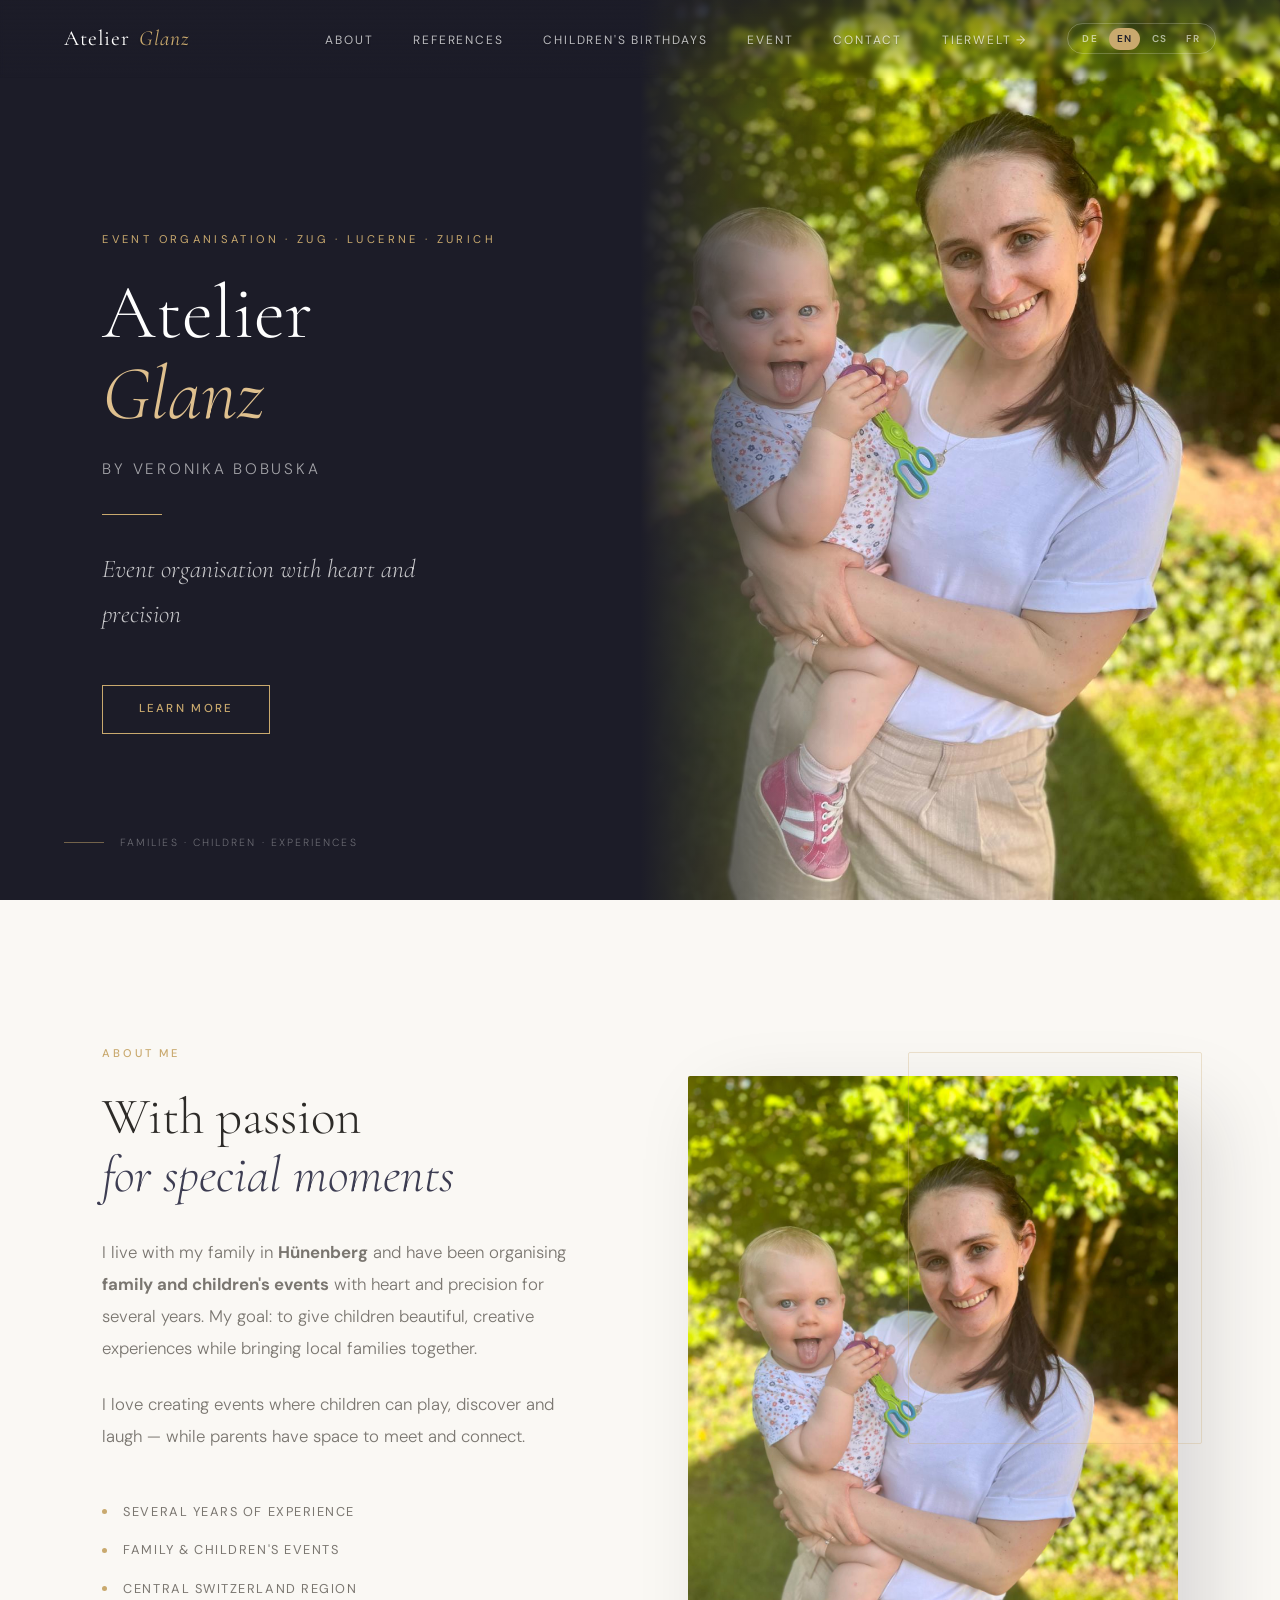
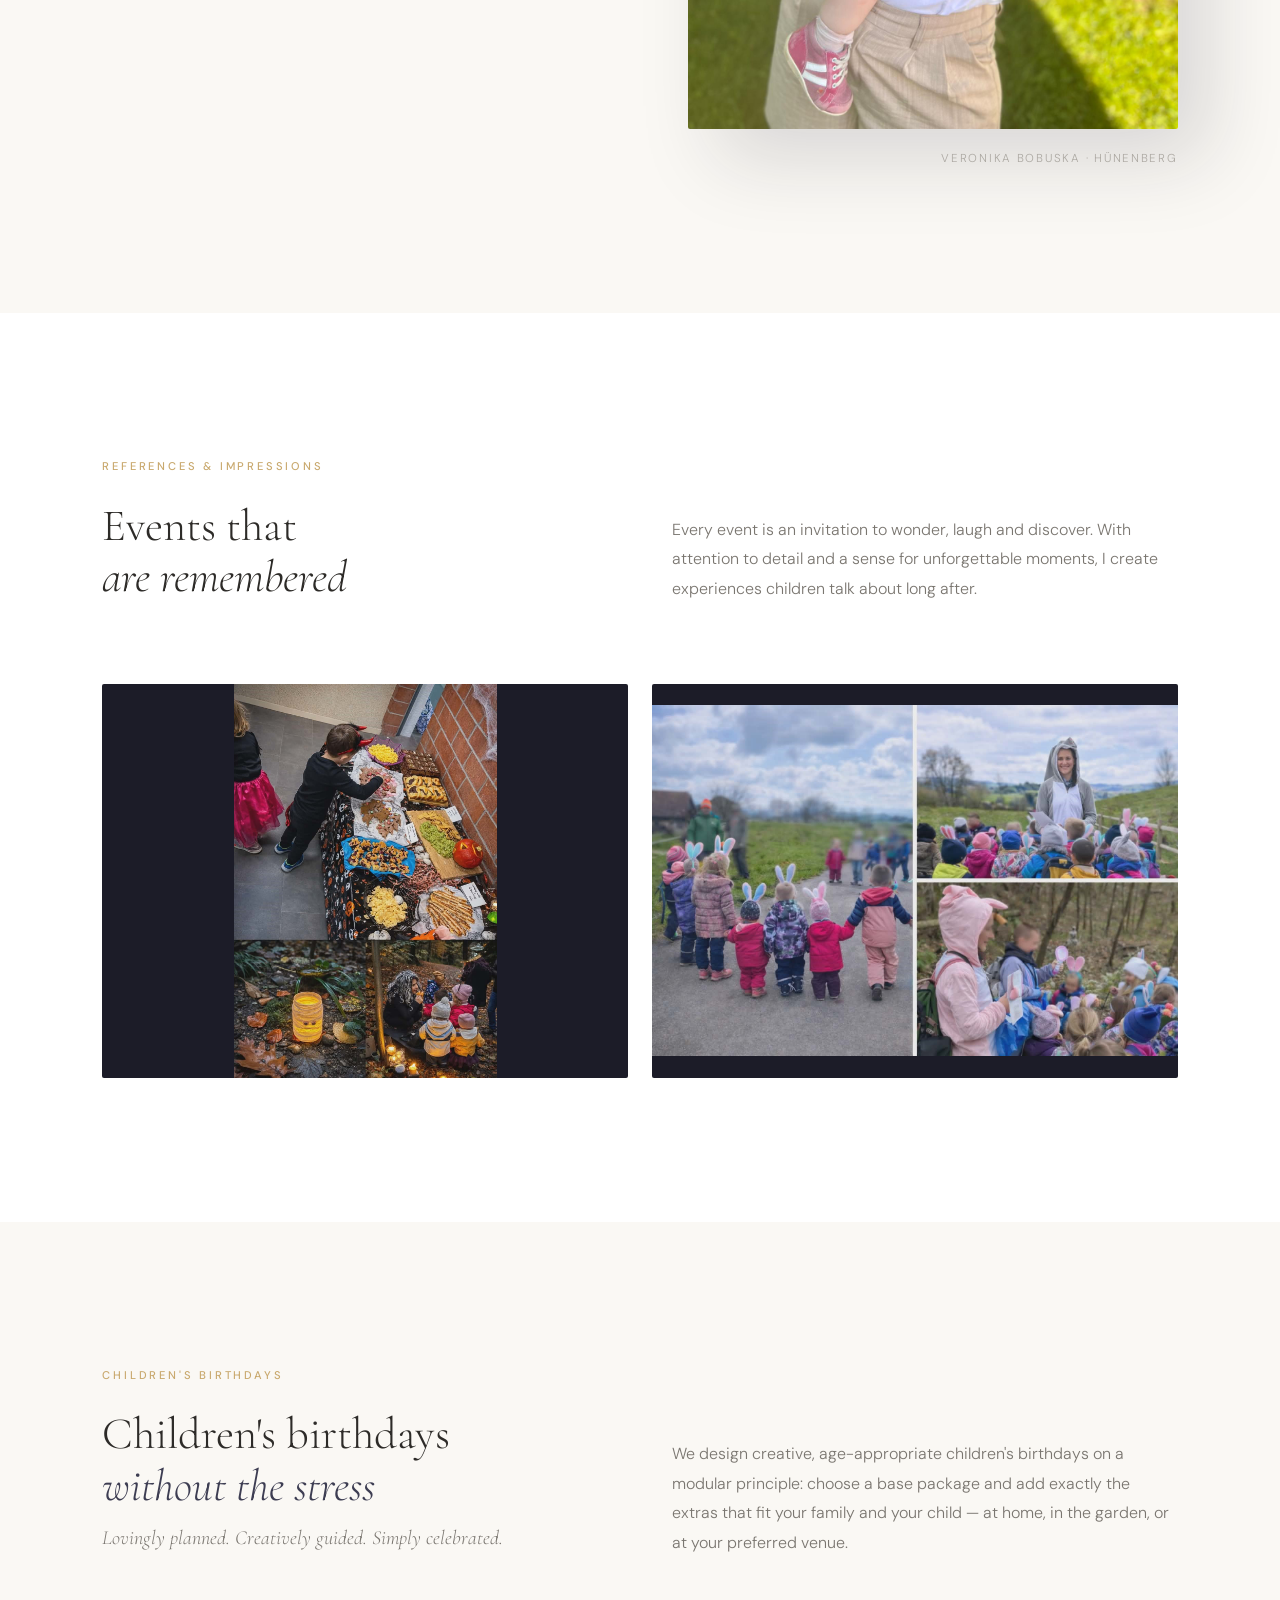
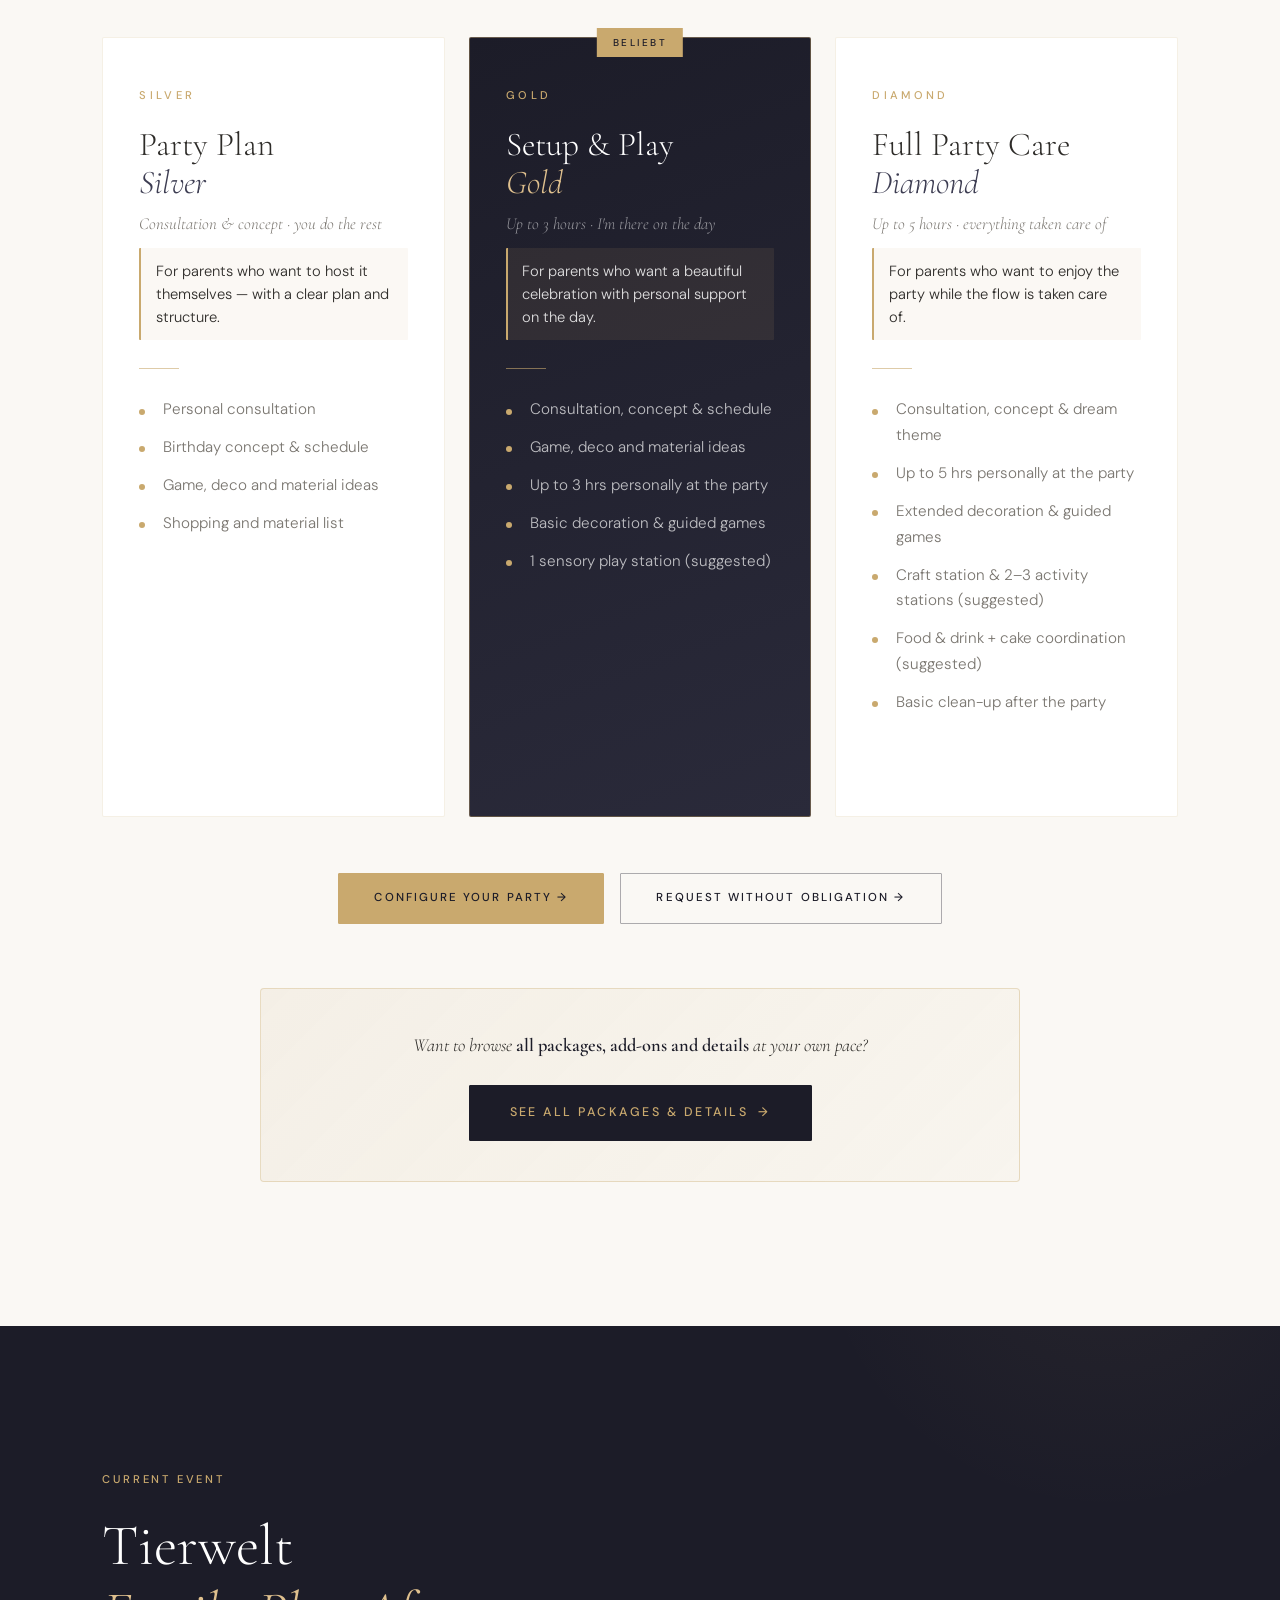
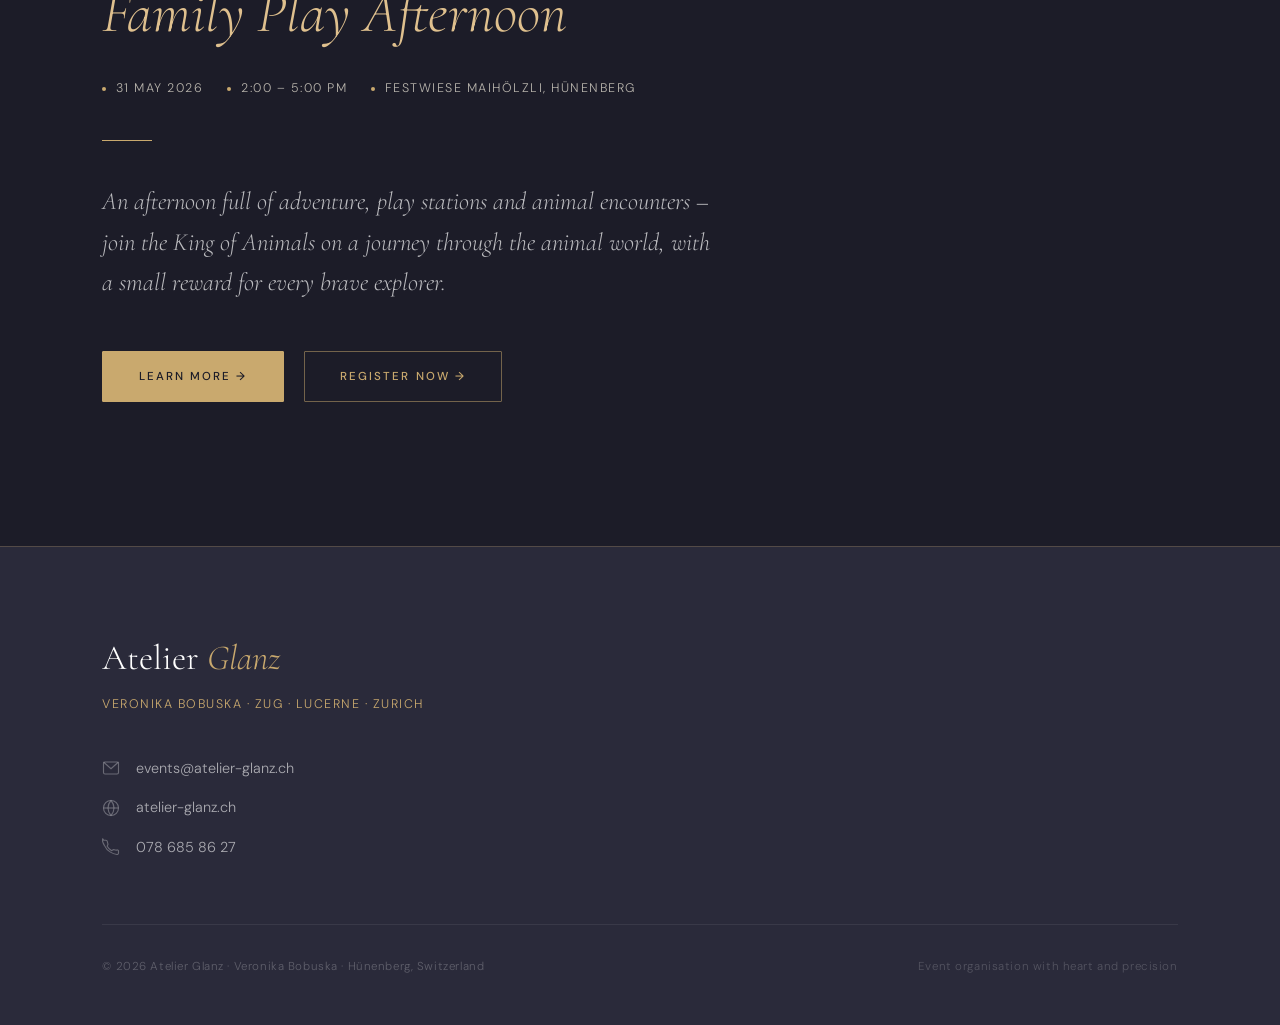
==== commit 89ef8bf5: "Add Kindergeburstag section" ====
--- a/index.html
+++ b/index.html
@@ -682,12 +682,28 @@
       font-style: italic;
       font-size: 1.05rem;
       color: var(--text-muted);
-      margin-bottom: 2rem;
+      margin-bottom: 0.6rem;
     }
 
     .geburtstag-card.gold .geburtstag-duration,
     .geburtstag-card.featured .geburtstag-duration {
       color: rgba(255,255,255,0.55);
+    }
+
+    .geburtstag-idealfor {
+      font-size: 0.92rem;
+      color: var(--text-main);
+      line-height: 1.55;
+      margin-bottom: 1.75rem;
+      padding: 0.75rem 0.9rem;
+      background: rgba(201,169,110,0.08);
+      border-left: 2px solid var(--gold);
+      border-radius: 1px;
+    }
+    .geburtstag-card.gold .geburtstag-idealfor,
+    .geburtstag-card.featured .geburtstag-idealfor {
+      color: rgba(255,255,255,0.85);
+      background: rgba(201,169,110,0.10);
     }
 
     .geburtstag-rule {
@@ -1329,6 +1345,7 @@
         <p class="geburtstag-tier" data-i18n="pkg.silver.tier">Silver</p>
         <h3 data-i18n-html="pkg.silver.title.html">Party Plan<br /><em>Silver</em></h3>
         <p class="geburtstag-duration" data-i18n="pkg.silver.duration">Beratung &amp; Konzept · planen Sie selbst</p>
+        <p class="geburtstag-idealfor" data-i18n="pkg.silver.idealfor">Für Eltern, die selbst umsetzen möchten – mit klarer Idee und Struktur.</p>
         <div class="geburtstag-rule"></div>
         <ul class="geburtstag-features">
           <li data-i18n="pkg.silver.feat1">Persönliches Beratungsgespräch</li>
@@ -1342,7 +1359,8 @@
       <div class="geburtstag-card featured reveal reveal-delay-1">
         <p class="geburtstag-tier" data-i18n="pkg.gold.tier">Gold</p>
         <h3 data-i18n-html="pkg.gold.title.html">Setup &amp; Play<br /><em>Gold</em></h3>
-        <p class="geburtstag-duration" data-i18n="pkg.gold.duration">Bis zu 3 Stunden · Betreuung vor Ort</p>
+        <p class="geburtstag-duration" data-i18n="pkg.gold.duration">Bis zu 3 Stunden · ich bin am Geburtstag dabei</p>
+        <p class="geburtstag-idealfor" data-i18n="pkg.gold.idealfor">Für Eltern, die eine schöne Feier möchten und vor Ort Unterstützung wünschen.</p>
         <div class="geburtstag-rule"></div>
         <ul class="geburtstag-features">
           <li data-i18n="pkg.gold.feat1">Alles aus Silver inklusive</li>
@@ -1358,6 +1376,7 @@
         <p class="geburtstag-tier" data-i18n="pkg.diamond.tier">Diamond</p>
         <h3 data-i18n-html="pkg.diamond.title.html">Full Party Care<br /><em>Diamond</em></h3>
         <p class="geburtstag-duration" data-i18n="pkg.diamond.duration">Bis zu 5 Stunden · alles aus einer Hand</p>
+        <p class="geburtstag-idealfor" data-i18n="pkg.diamond.idealfor">Für Eltern, die den Geburtstag geniessen möchten, während der Ablauf betreut wird.</p>
         <div class="geburtstag-rule"></div>
         <ul class="geburtstag-features">
           <li data-i18n="pkg.diamond.feat1">Alles aus Gold inklusive</li>
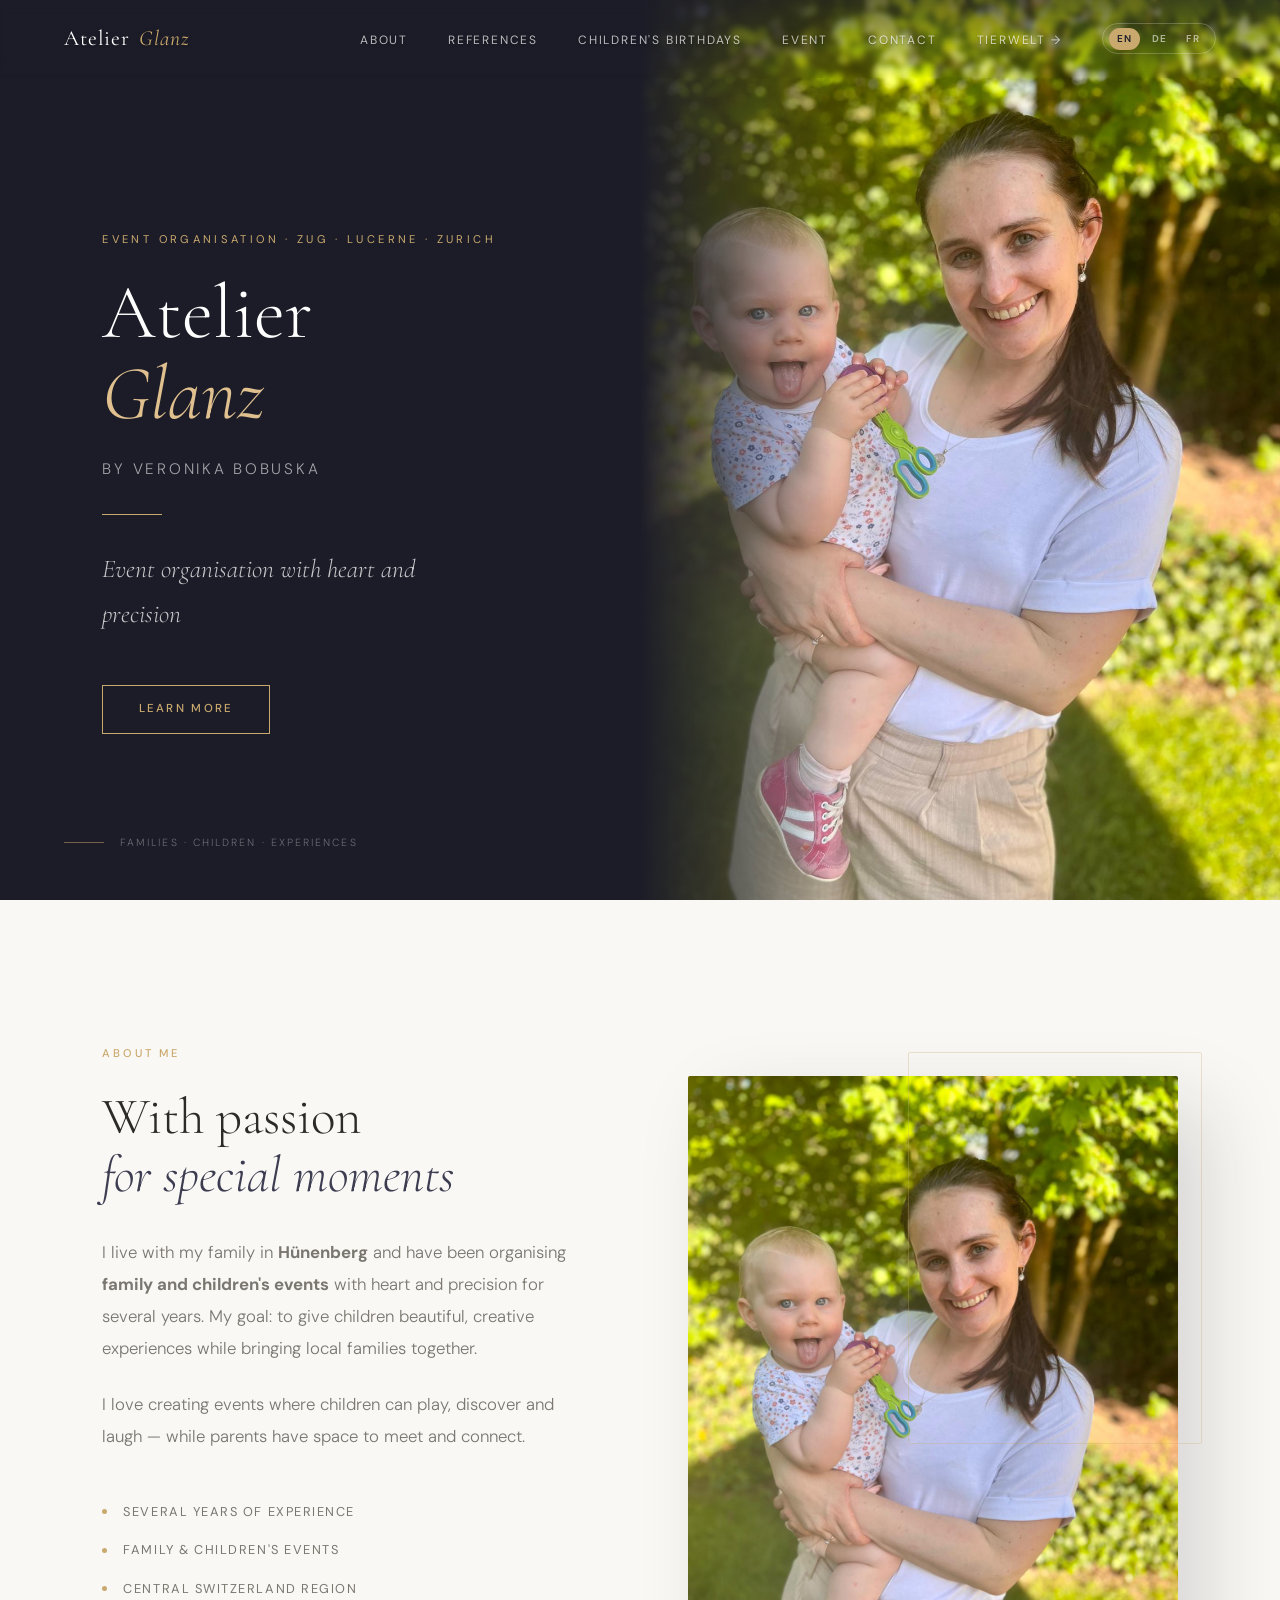
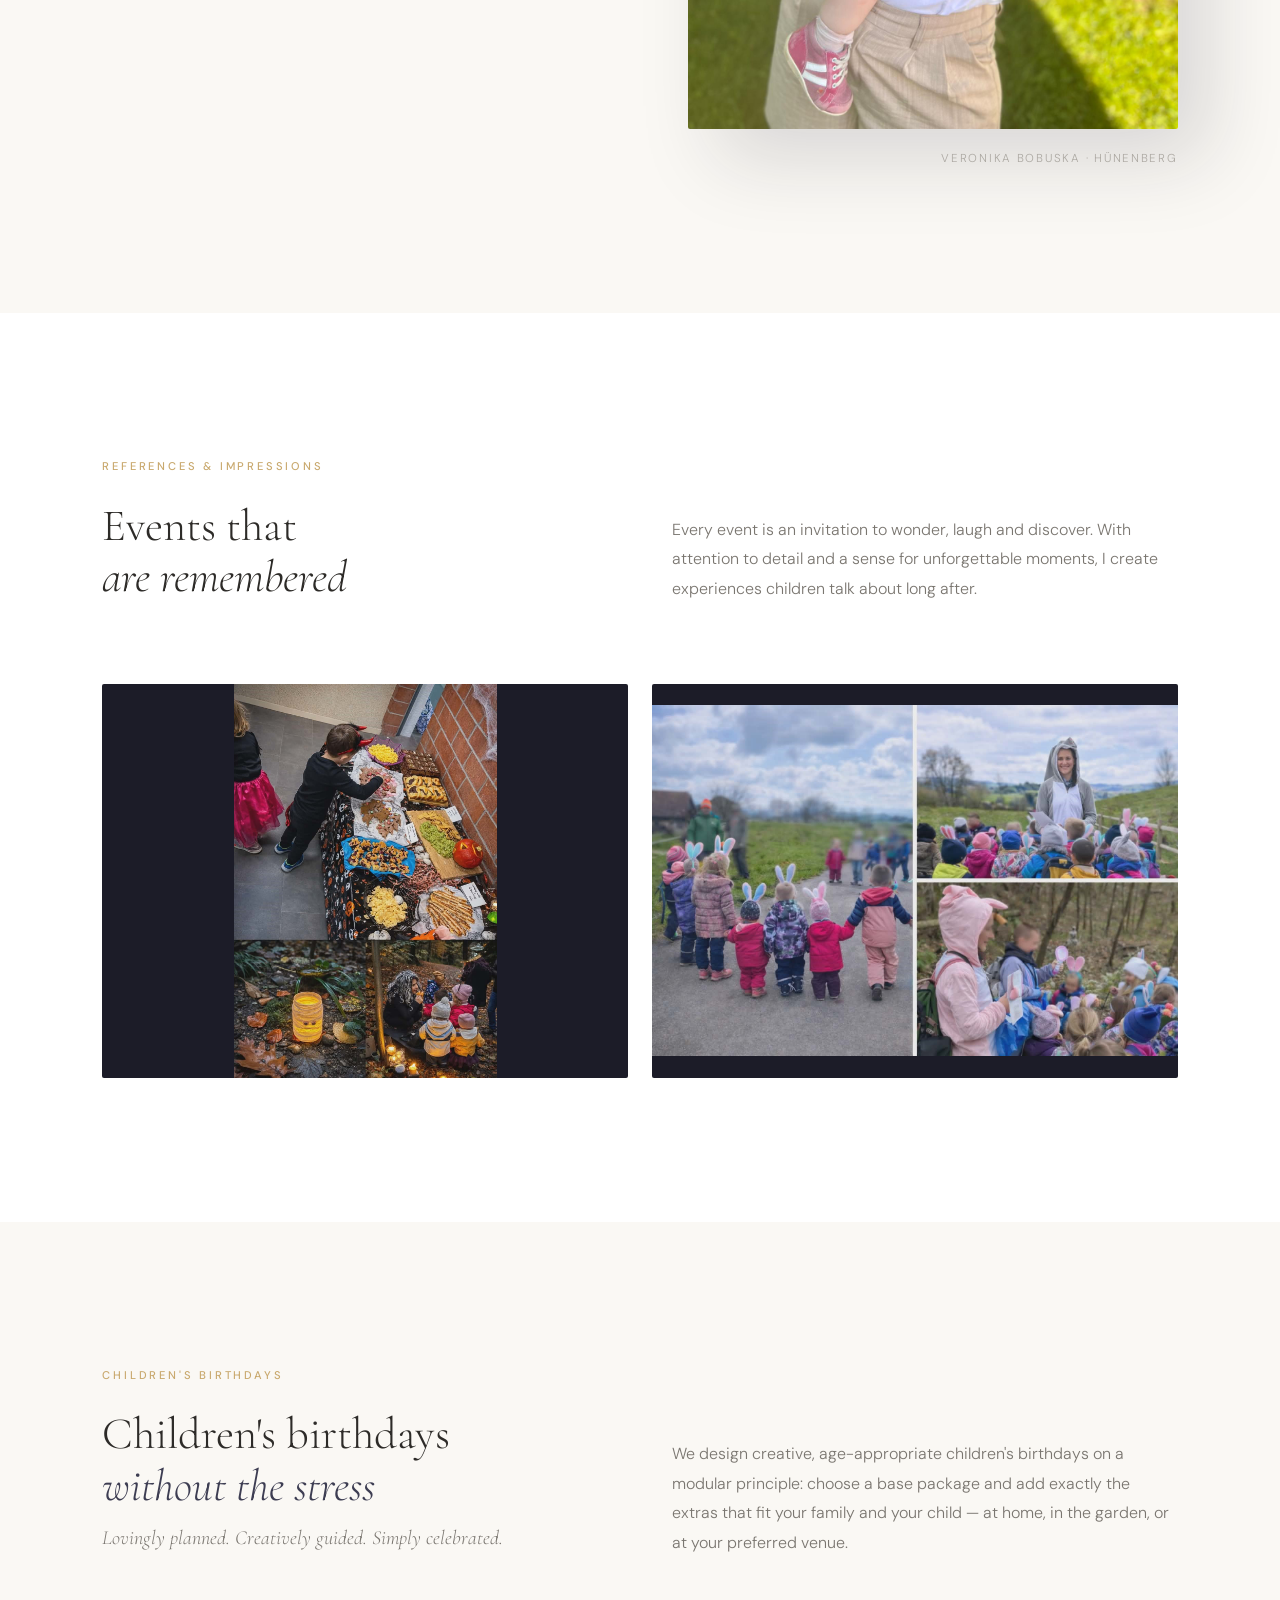
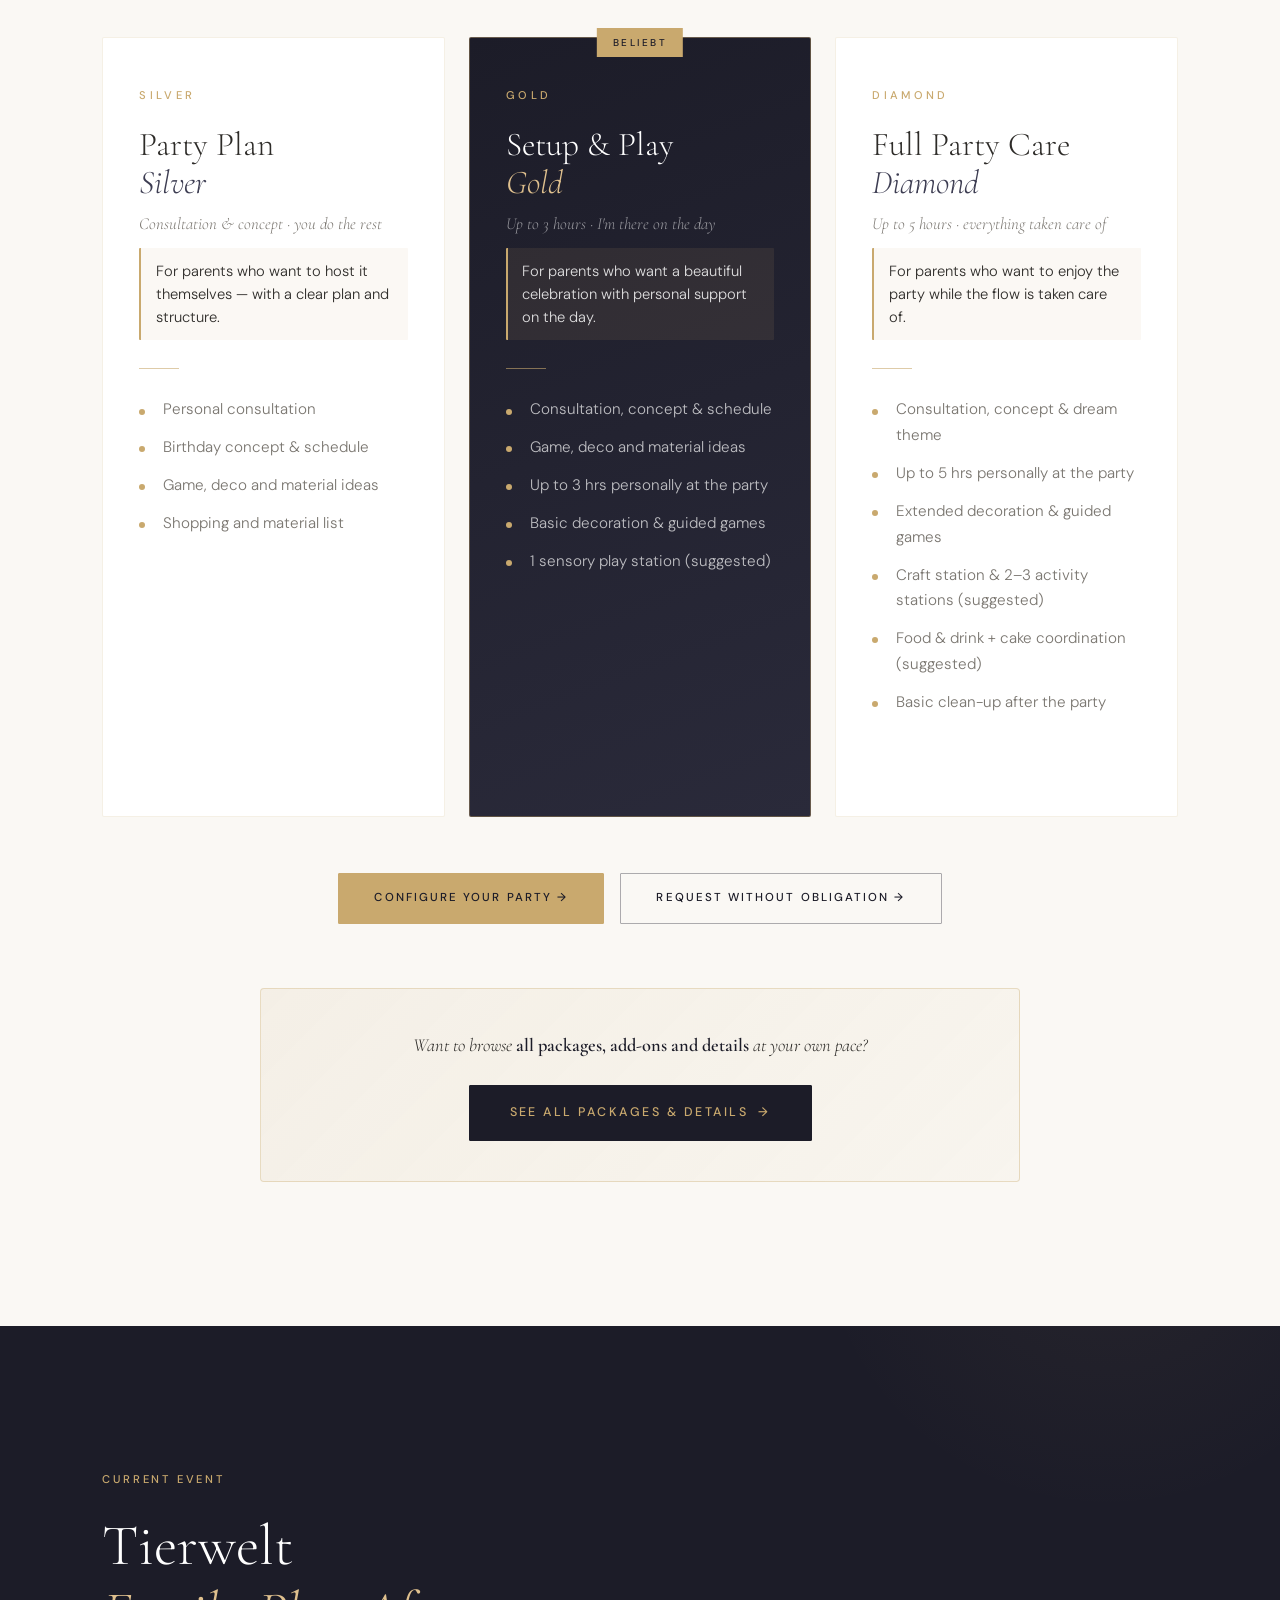
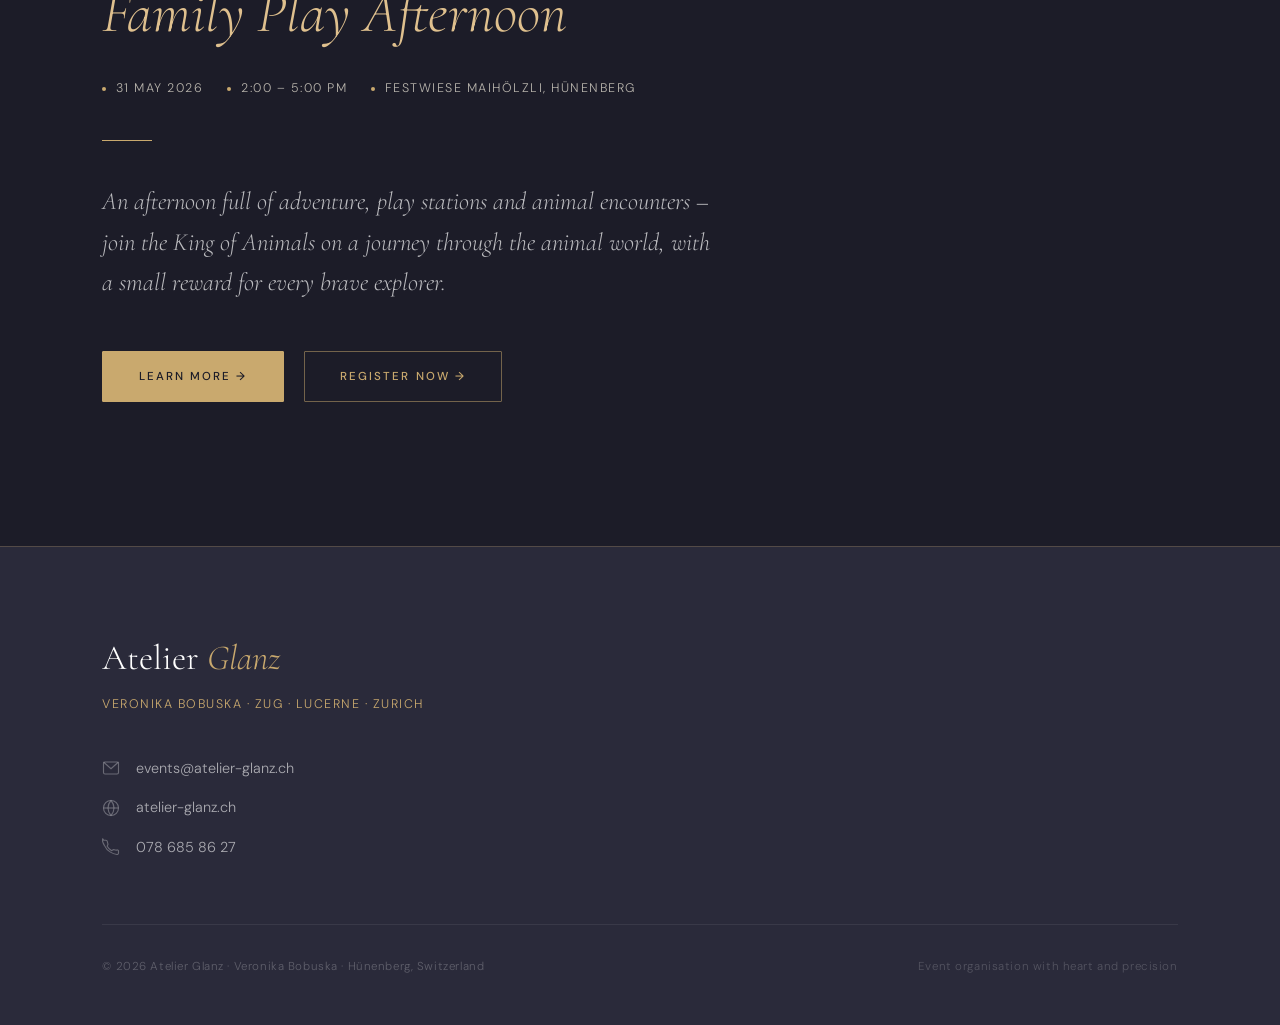
==== commit 4506f70f: "Add Kindergeburstag section" ====
--- a/index.html
+++ b/index.html
@@ -1158,17 +1158,19 @@
         top: 0;
         right: 0;
         bottom: 0;
-        width: min(80vw, 320px);
-        background: rgba(28, 28, 40, 0.98);
-        backdrop-filter: blur(12px);
+        width: min(82vw, 340px);
+        /* Solid background so the drawer is always readable, even when
+           backdrop-filter isn't supported (older Safari / Firefox). */
+        background: #1c1c28;
+        background: var(--charcoal, #1c1c28);
         flex-direction: column;
         gap: 0;
         padding: 5rem 2rem 2rem;
         transform: translateX(100%);
         transition: transform 0.35s ease;
         align-items: flex-start;
-        border-left: 1px solid rgba(201,169,110,0.2);
-        box-shadow: -10px 0 40px rgba(0,0,0,0.3);
+        border-left: 1px solid rgba(201,169,110,0.25);
+        box-shadow: -16px 0 50px rgba(0,0,0,0.45);
       }
       .nav-links.open { transform: translateX(0); }
       .nav-links li { width: 100%; }
@@ -1217,10 +1219,9 @@
       <li><a href="#kontakt" data-i18n="nav.contact">Kontakt</a></li>
       <li><a href="https://i-bobusky.github.io/tierwelt/" target="_blank" rel="noopener" class="nav-highlight" data-i18n="nav.tierwelt">Tierwelt →</a></li>
       <li>
-        <div class="lang-switcher" role="group" aria-label="Sprache wählen">
+        <div class="lang-switcher" role="group" aria-label="Choose language">
+          <button type="button" class="lang-btn" data-lang="en">EN</button>
           <button type="button" class="lang-btn" data-lang="de">DE</button>
-          <button type="button" class="lang-btn" data-lang="en">EN</button>
-          <button type="button" class="lang-btn" data-lang="cs">CS</button>
           <button type="button" class="lang-btn" data-lang="fr">FR</button>
         </div>
       </li>
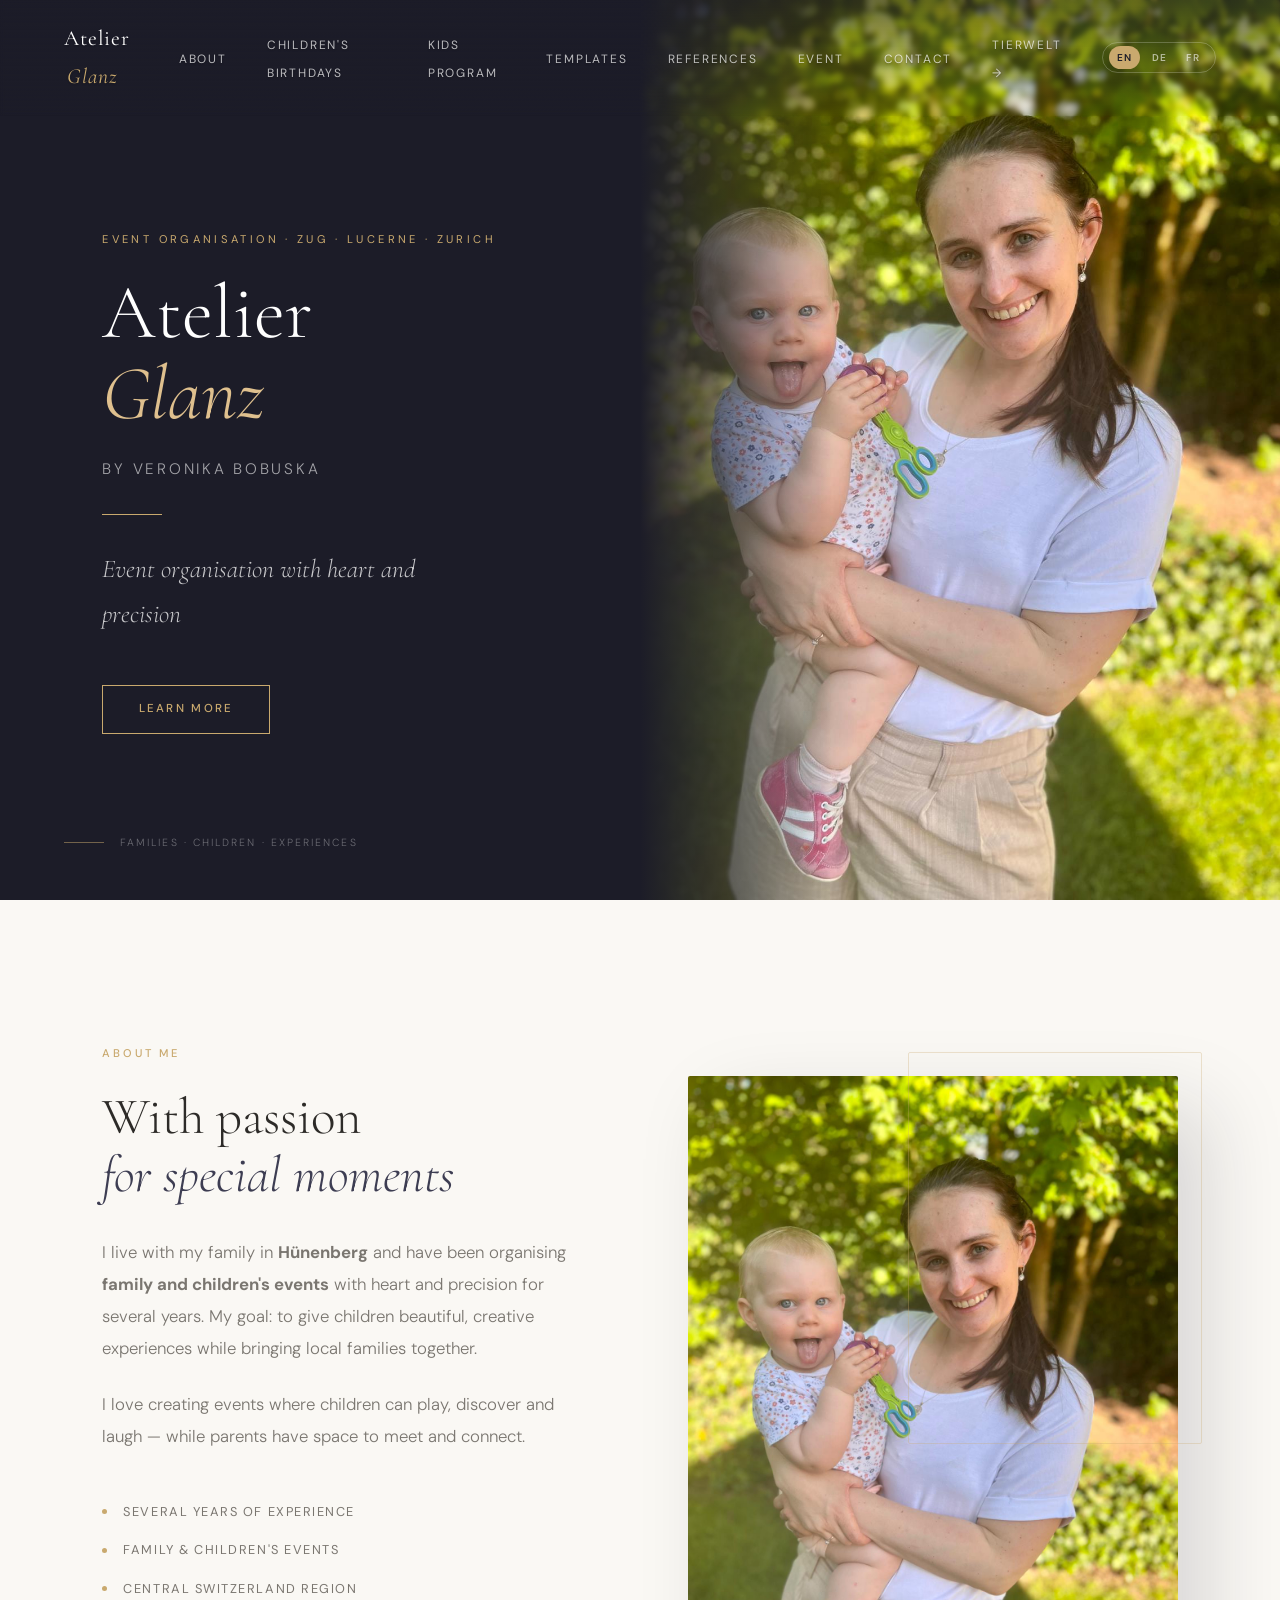
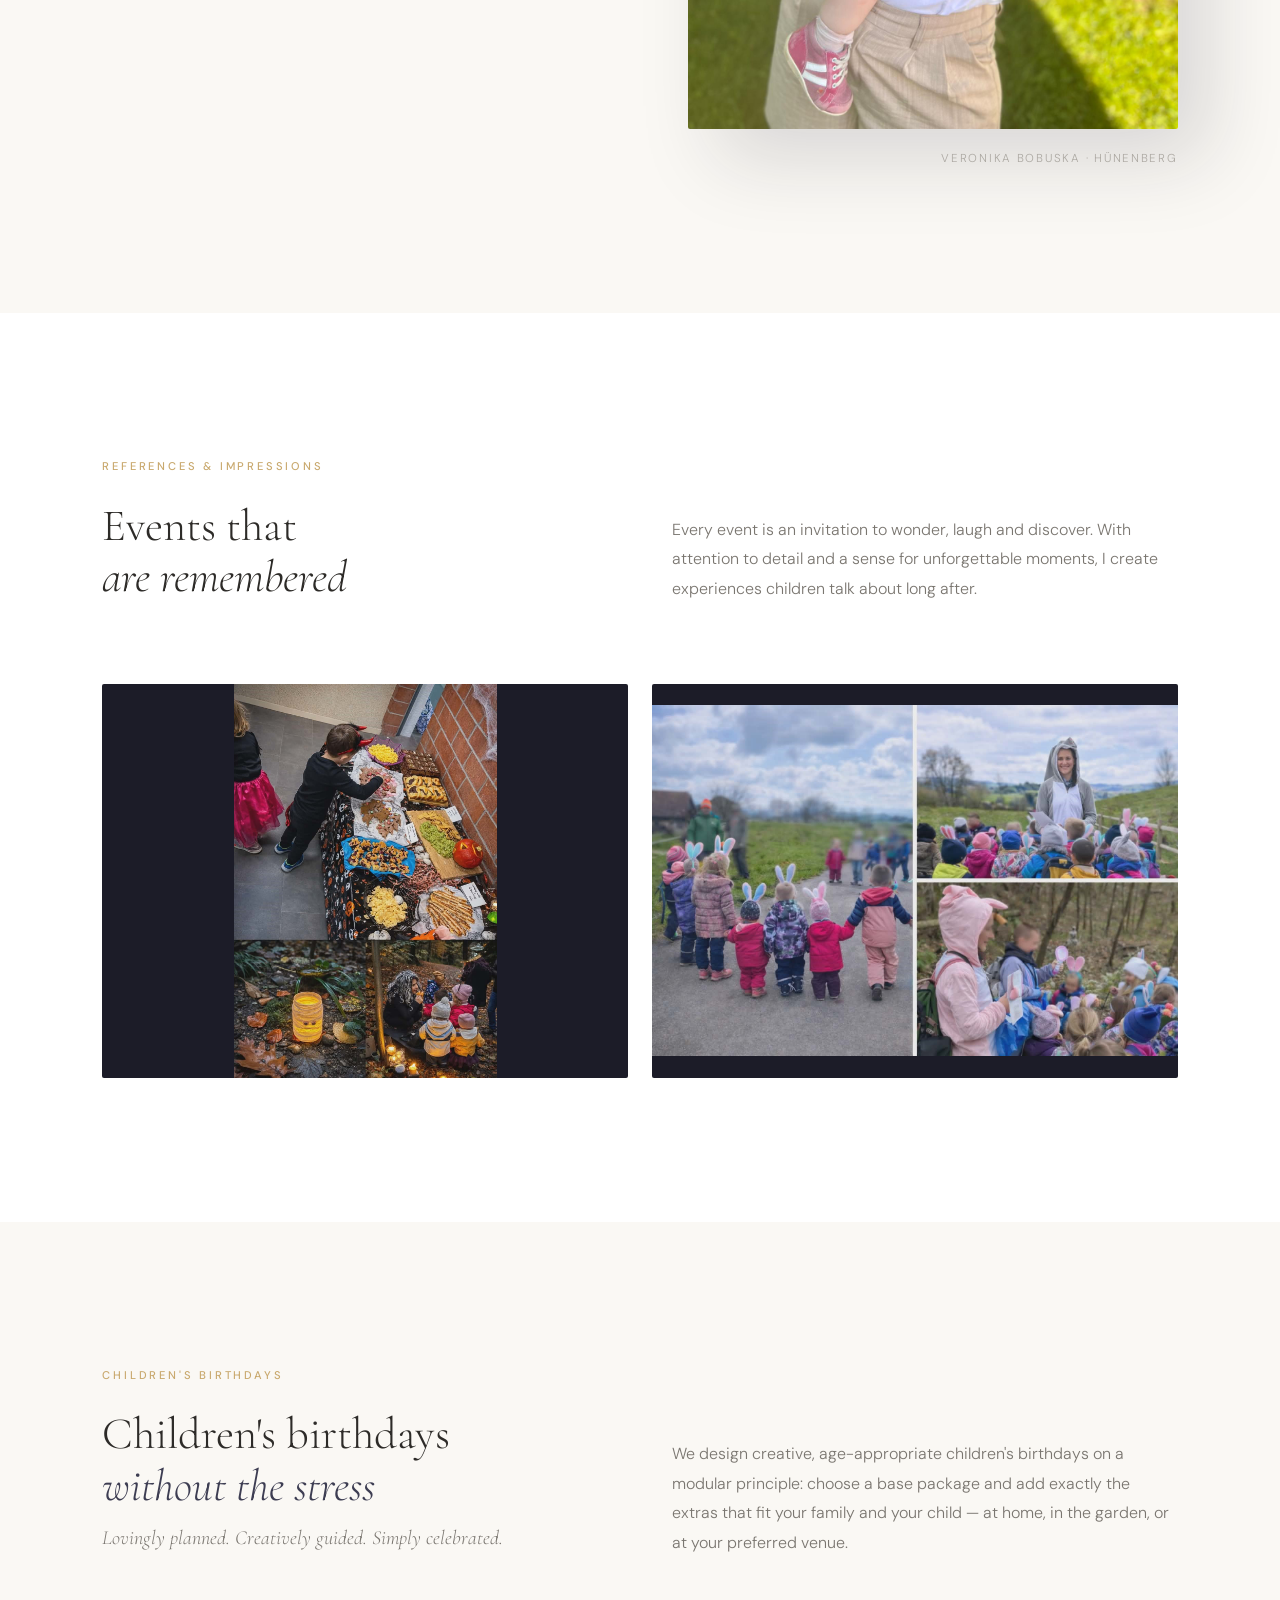
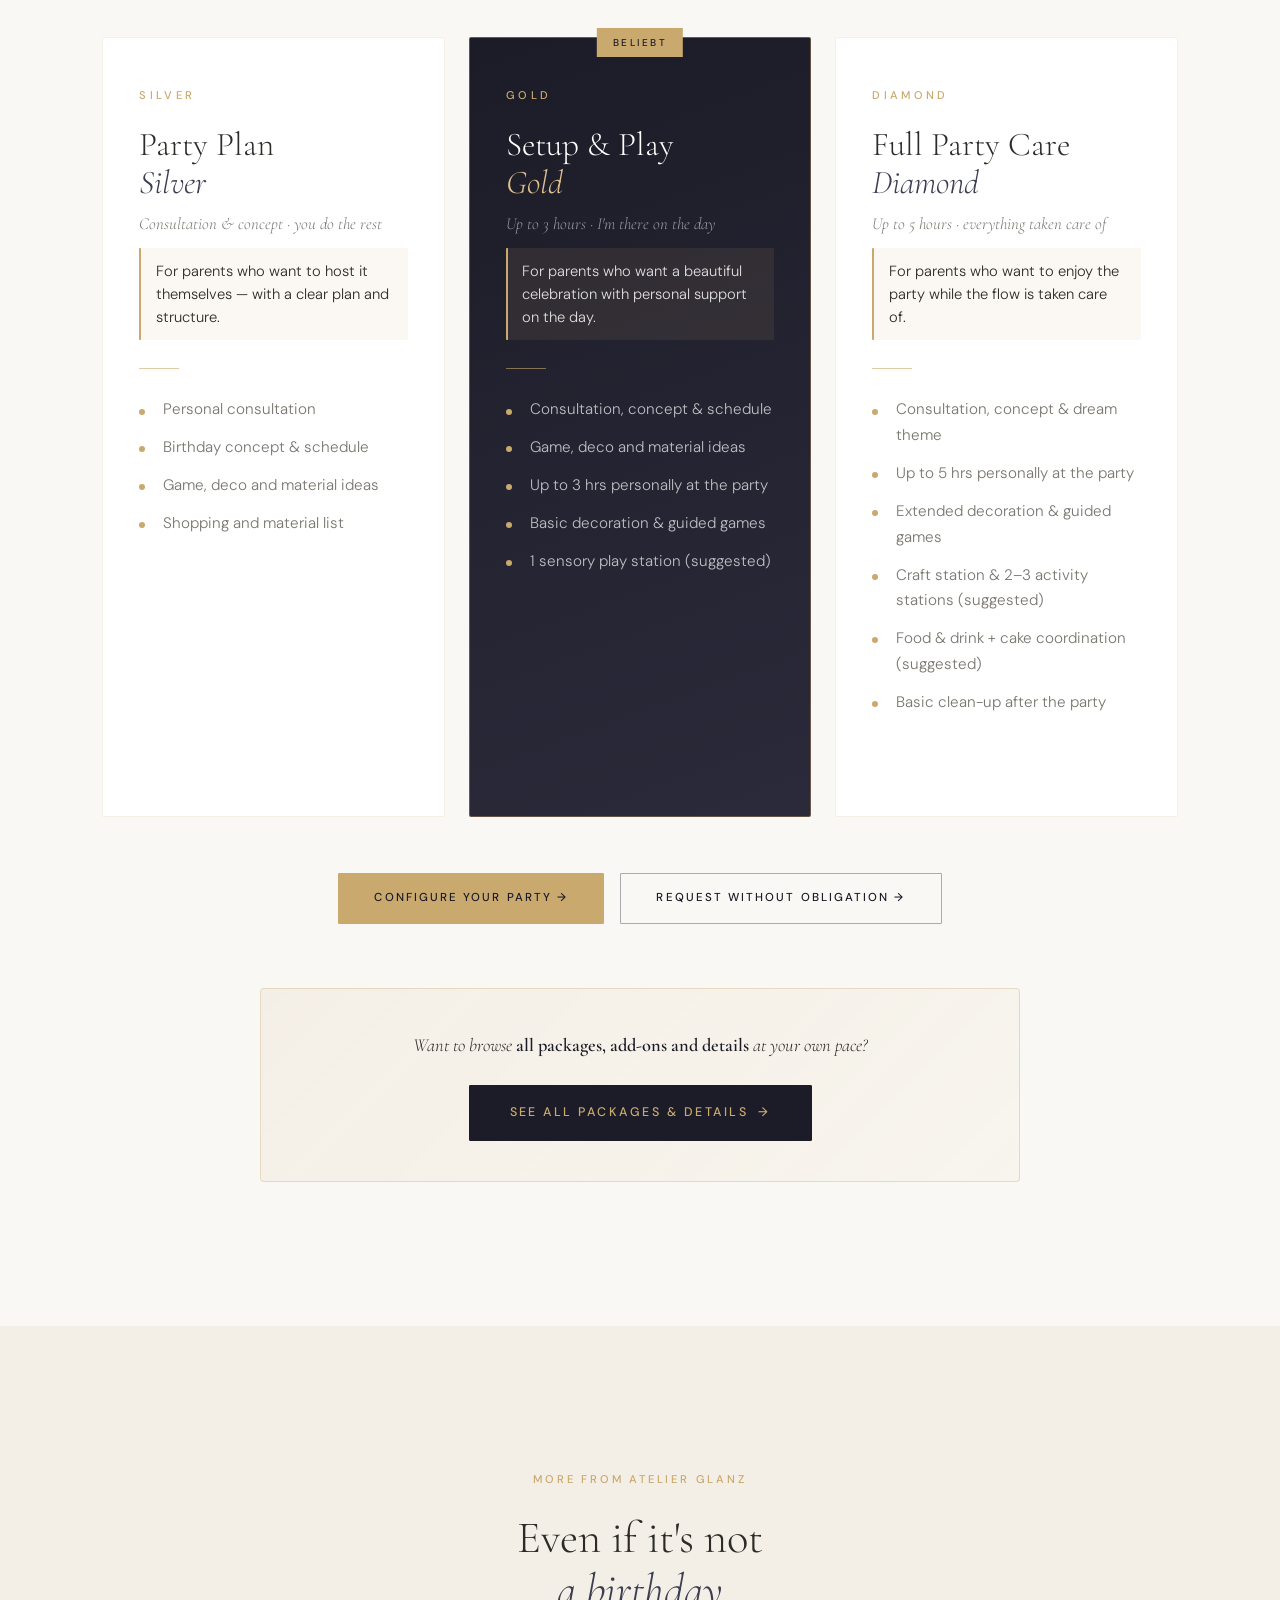
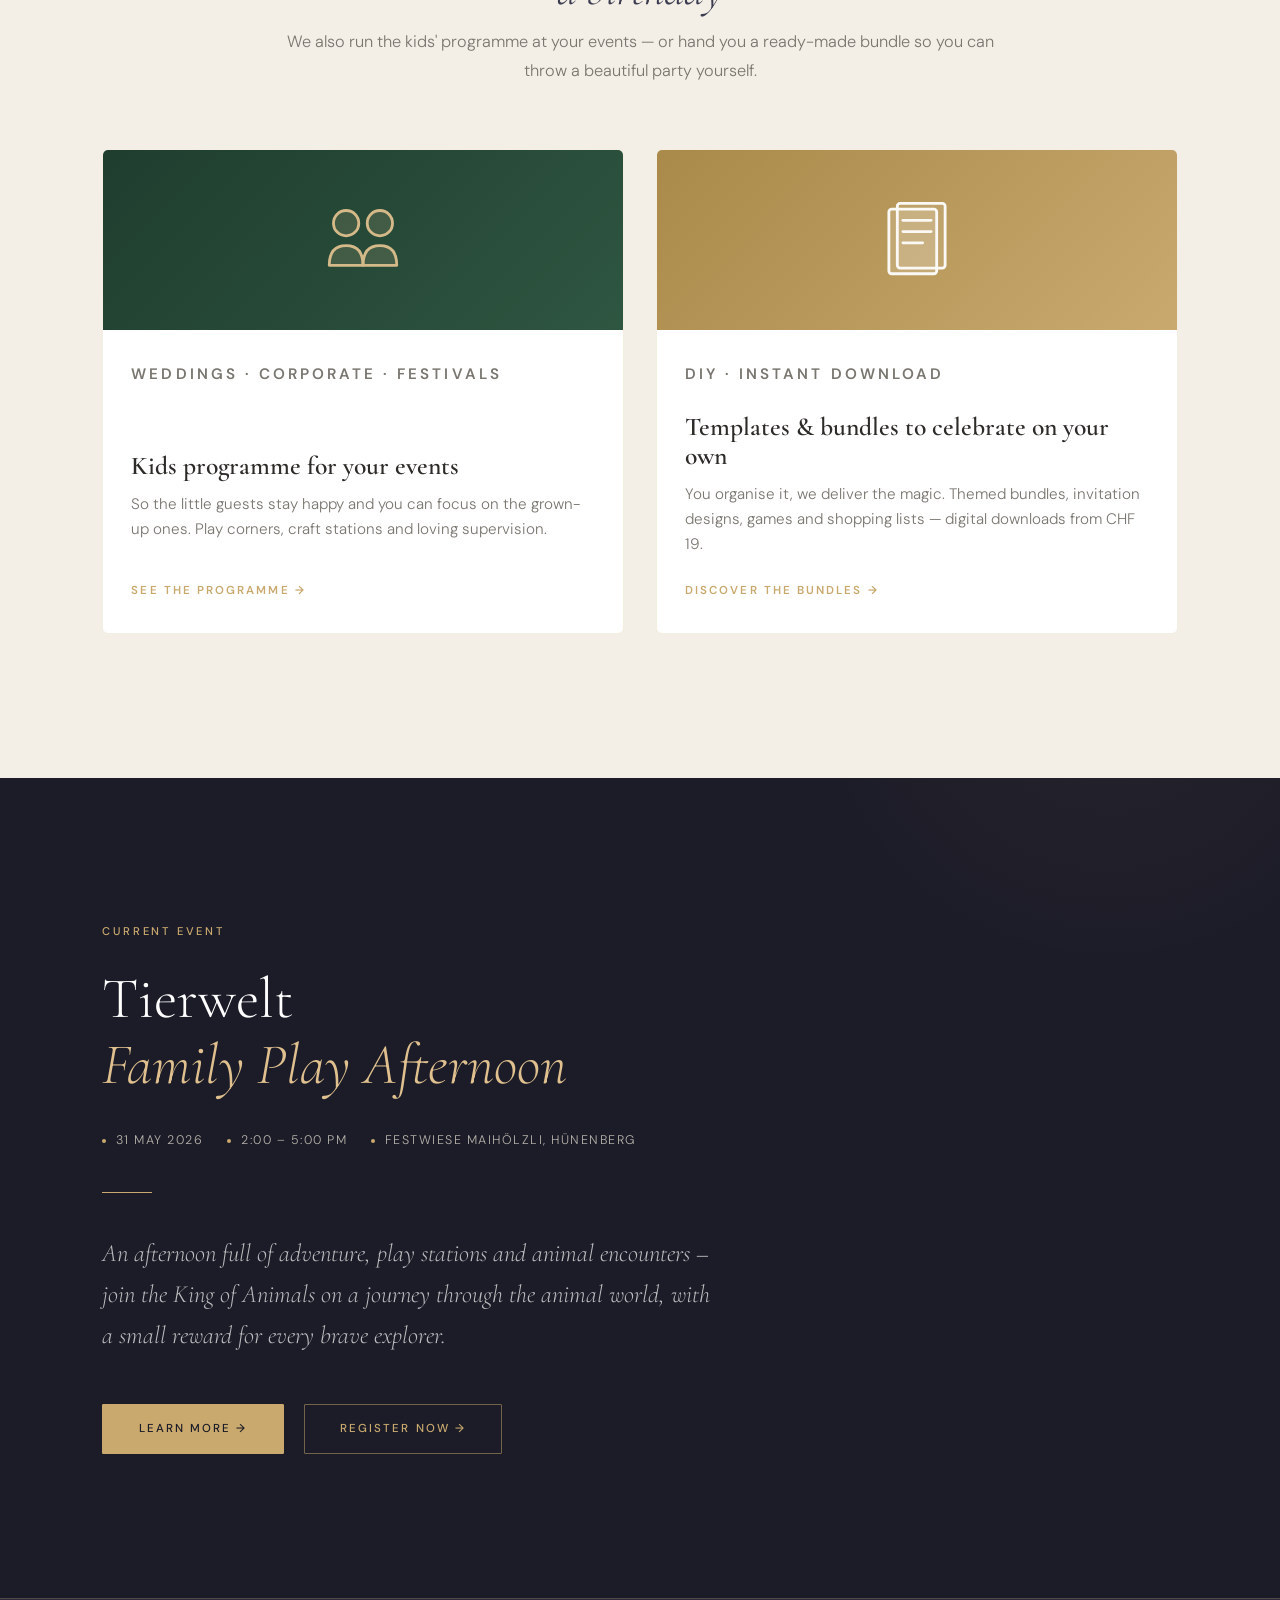
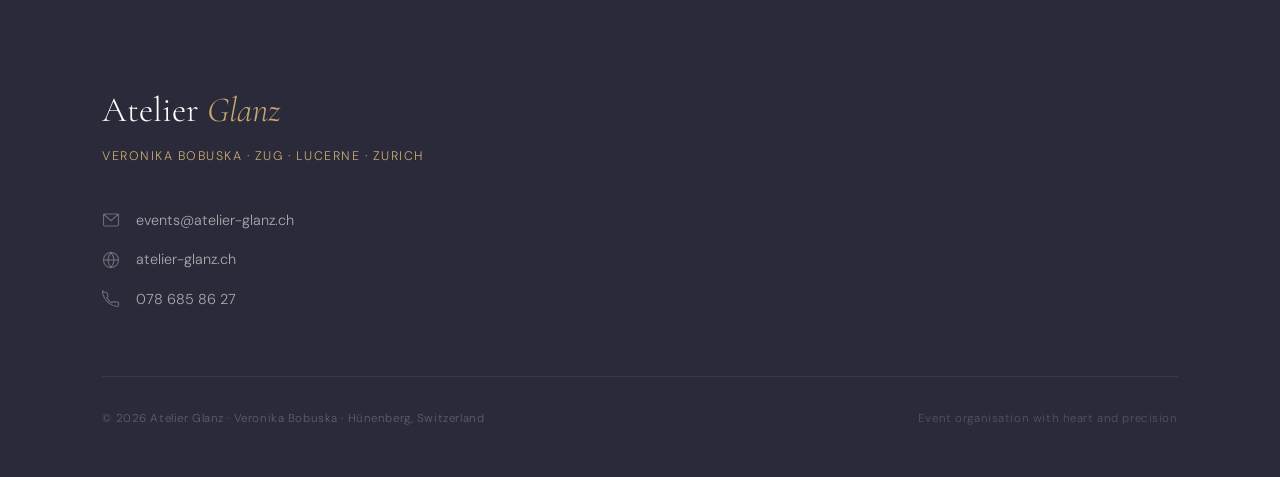
==== commit 2ec9c787: "Add Kindergeburstag section" ====
--- a/index.html
+++ b/index.html
@@ -851,6 +851,114 @@
     }
     .geburtstag-details-link:hover::after { transform: translateX(4px); }
 
+    /* ─── Weitere Angebote (Kinderprogramm + Vorlagen) ─────────────── */
+    #weitere-angebote {
+      padding: 9rem 8vw;
+      background: var(--cream-deep, #f3efe6);
+    }
+    .weitere-head {
+      text-align: center;
+      max-width: 720px;
+      margin: 0 auto 4rem;
+    }
+    .weitere-head h2 {
+      font-size: clamp(2.4rem, 3.5vw, 3.5rem);
+      margin-bottom: 0.75rem;
+      font-weight: 300;
+    }
+    .weitere-head h2 em { font-style: italic; color: var(--charcoal-lt); }
+    .weitere-head p {
+      color: var(--text-muted);
+      font-size: 1.02rem;
+      line-height: 1.75;
+    }
+    .weitere-grid {
+      display: grid;
+      grid-template-columns: 1fr 1fr;
+      gap: 2rem;
+      max-width: 1100px;
+      margin: 0 auto;
+    }
+    .weitere-card {
+      background: #ffffff;
+      border: 1px solid rgba(201,169,110,0.2);
+      border-radius: 6px;
+      overflow: hidden;
+      display: flex;
+      flex-direction: column;
+      transition: all 0.3s ease;
+      cursor: pointer;
+    }
+    .weitere-card:hover {
+      transform: translateY(-6px);
+      box-shadow: 0 24px 50px rgba(28,28,40,0.10);
+      border-color: rgba(201,169,110,0.5);
+    }
+    .weitere-card-visual {
+      height: 180px;
+      display: flex;
+      align-items: center;
+      justify-content: center;
+      color: #dfc08e;
+    }
+    .visual-kp {
+      background: linear-gradient(135deg, #1f3d2e 0%, #2e5641 100%);
+    }
+    .visual-vl {
+      background: linear-gradient(135deg, #a98a4a 0%, #c9a96e 100%);
+      color: #fff;
+    }
+    .weitere-card-visual svg {
+      width: 90px; height: 90px; opacity: 0.95;
+    }
+    .weitere-card-body {
+      padding: 2rem 1.75rem;
+      flex: 1;
+      display: flex;
+      flex-direction: column;
+    }
+    .weitere-tag {
+      font-size: 0.66rem;
+      letter-spacing: 0.2em;
+      text-transform: uppercase;
+      color: #a98a4a;
+      font-weight: 600;
+      margin-bottom: 0.5rem;
+    }
+    .weitere-card h3 {
+      font-family: 'Cormorant Garamond', serif;
+      font-size: 1.6rem;
+      font-weight: 600;
+      color: var(--text-main, #2d2b28);
+      margin-bottom: 0.7rem;
+    }
+    .weitere-card-body > p {
+      font-size: 0.95rem;
+      color: var(--text-muted, #7a7670);
+      line-height: 1.65;
+      margin-bottom: 1.5rem;
+      flex: 1;
+    }
+    .weitere-cta {
+      display: inline-flex;
+      align-items: center;
+      gap: 0.4rem;
+      font-size: 0.72rem;
+      font-weight: 600;
+      letter-spacing: 0.18em;
+      text-transform: uppercase;
+      color: var(--gold);
+      transition: gap 0.25s ease, color 0.25s ease;
+    }
+    .weitere-card:hover .weitere-cta { gap: 0.7rem; color: var(--gold-deep, #a98a4a); }
+
+    @media (max-width: 760px) {
+      #weitere-angebote { padding: 6rem 6vw; }
+      .weitere-grid { grid-template-columns: 1fr; gap: 1.5rem; }
+      .weitere-card-visual { height: 150px; }
+      .weitere-card-body { padding: 1.75rem 1.5rem; }
+    }
+
     /* ─── Aktueller Anlass ──────────────────────────────────────────── */
     #anlass {
       background: var(--charcoal);
@@ -1152,17 +1260,35 @@
 
 
       nav { padding: 1rem 5vw; }
-      .nav-toggle { display: flex; }
-      .nav-links {
+      /* When the mobile drawer is open, force the nav header to a solid dark
+         background so there's no see-through strip behind the drawer. */
+      nav.menu-open {
+        background: #1c1c28 !important;
+        backdrop-filter: none !important;
+        -webkit-backdrop-filter: none !important;
+        box-shadow: 0 1px 0 rgba(201,169,110,0.2);
+      }
+      nav.menu-open .nav-logo { color: #ffffff; }
+      nav.menu-open .nav-logo em { color: var(--gold); }
+      nav.menu-open .nav-toggle { border-color: rgba(255,255,255,0.3); }
+      nav.menu-open .nav-toggle span { background: #ffffff; }
+      .nav-toggle {
+        display: flex;
+        position: relative;
+        z-index: 210;
+      }
+      nav .nav-links {
         position: fixed;
         top: 0;
         right: 0;
         bottom: 0;
         width: min(82vw, 340px);
+        height: 100vh;
+        height: 100dvh;
+        z-index: 200;
         /* Solid background so the drawer is always readable, even when
            backdrop-filter isn't supported (older Safari / Firefox). */
-        background: #1c1c28;
-        background: var(--charcoal, #1c1c28);
+        background: #1c1c28 !important;
         flex-direction: column;
         gap: 0;
         padding: 5rem 2rem 2rem;
@@ -1171,8 +1297,9 @@
         align-items: flex-start;
         border-left: 1px solid rgba(201,169,110,0.25);
         box-shadow: -16px 0 50px rgba(0,0,0,0.45);
+        overflow-y: auto;
       }
-      .nav-links.open { transform: translateX(0); }
+      nav .nav-links.open { transform: translateX(0) !important; }
       .nav-links li { width: 100%; }
       .nav-links a {
         display: block;
@@ -1213,8 +1340,10 @@
     </button>
     <ul class="nav-links">
       <li><a href="#ueber-mich" data-i18n="nav.about">Über mich</a></li>
+      <li><a href="kindergeburtstag.html" data-i18n="nav.kg">Kindergeburtstag</a></li>
+      <li><a href="kinderprogramm.html" data-i18n="nav.kinderprogramm">Kinderprogramm</a></li>
+      <li><a href="vorlagen.html" data-i18n="nav.vorlagen">Vorlagen</a></li>
       <li><a href="#referenzen" data-i18n="nav.refs">Referenzen</a></li>
-      <li><a href="kindergeburtstag.html" data-i18n="nav.kg">Kindergeburtstag</a></li>
       <li><a href="#anlass" data-i18n="nav.event">Anlass</a></li>
       <li><a href="#kontakt" data-i18n="nav.contact">Kontakt</a></li>
       <li><a href="https://i-bobusky.github.io/tierwelt/" target="_blank" rel="noopener" class="nav-highlight" data-i18n="nav.tierwelt">Tierwelt →</a></li>
@@ -1405,6 +1534,55 @@
     </div>
   </section>
 
+  <!-- ─── More Offerings (Kinderprogramm + Vorlagen) ─────────────── -->
+  <section id="weitere-angebote">
+    <div class="weitere-head">
+      <span class="section-label reveal" data-i18n="home.more.label">Weitere Angebote</span>
+      <h2 class="reveal reveal-delay-1" data-i18n-html="home.more.h2.html">Auch wenn es kein<br /><em>Kindergeburtstag ist</em></h2>
+      <p class="reveal reveal-delay-2" data-i18n="home.more.p">
+        Wir gestalten auch das Programm für Kinder an Ihren Anlässen — oder liefern Ihnen
+        Vorlagen, damit Sie selbst eine wunderschöne Feier zaubern können.
+      </p>
+    </div>
+
+    <div class="weitere-grid">
+      <a class="weitere-card reveal reveal-delay-1" href="kinderprogramm.html">
+        <div class="weitere-card-visual visual-kp">
+          <svg viewBox="0 0 64 64" fill="none" stroke="currentColor" stroke-width="2" stroke-linecap="round" stroke-linejoin="round">
+            <circle cx="20" cy="20" r="9" fill="currentColor" fill-opacity="0.16"/>
+            <circle cx="44" cy="20" r="9" fill="currentColor" fill-opacity="0.16"/>
+            <path d="M8 50 Q8 36 20 36 Q32 36 32 50 Z" fill="currentColor" fill-opacity="0.16"/>
+            <path d="M32 50 Q32 36 44 36 Q56 36 56 50 Z" fill="currentColor" fill-opacity="0.16"/>
+          </svg>
+        </div>
+        <div class="weitere-card-body">
+          <p class="weitere-tag" data-i18n="home.more.kp.tag">Hochzeiten · Firmenevents · Festivals</p>
+          <h3 data-i18n="home.more.kp.title">Kinderprogramm für Ihre Anlässe</h3>
+          <p data-i18n="home.more.kp.desc">Damit die kleinen Gäste glücklich sind und Sie sich auf Ihre grossen Gäste konzentrieren können. Spielecken, Bastelstationen und liebevolle Betreuung.</p>
+          <span class="weitere-cta" data-i18n="home.more.kp.cta">Programm ansehen →</span>
+        </div>
+      </a>
+
+      <a class="weitere-card reveal reveal-delay-2" href="vorlagen.html">
+        <div class="weitere-card-visual visual-vl">
+          <svg viewBox="0 0 64 64" fill="none" stroke="currentColor" stroke-width="2" stroke-linecap="round" stroke-linejoin="round">
+            <rect x="12" y="10" width="34" height="46" rx="2" fill="currentColor" fill-opacity="0.16"/>
+            <rect x="18" y="6" width="34" height="46" rx="2" fill="currentColor" fill-opacity="0.10"/>
+            <line x1="22" y1="18" x2="42" y2="18"/>
+            <line x1="22" y1="26" x2="42" y2="26"/>
+            <line x1="22" y1="34" x2="36" y2="34"/>
+          </svg>
+        </div>
+        <div class="weitere-card-body">
+          <p class="weitere-tag" data-i18n="home.more.vl.tag">DIY · sofort zum Download</p>
+          <h3 data-i18n="home.more.vl.title">Vorlagen &amp; Bundles zum Selber-Feiern</h3>
+          <p data-i18n="home.more.vl.desc">Sie organisieren selbst, wir liefern die Magie. Themenpakete, Einladungs-Designs, Spiele und Einkaufslisten — als digitale Bundles ab CHF 19.</p>
+          <span class="weitere-cta" data-i18n="home.more.vl.cta">Vorlagen entdecken →</span>
+        </div>
+      </a>
+    </div>
+  </section>
+
   <!-- ─── Aktueller Anlass ───────────────────────────────────────── -->
   <section id="anlass">
     <div class="anlass-inner">
@@ -1500,11 +1678,14 @@
     if (navToggle && navLinks) {
       navToggle.addEventListener('click', () => {
         const open = navLinks.classList.toggle('open');
+        // Make the nav header solid dark when drawer is open
+        nav.classList.toggle('menu-open', open);
         navToggle.setAttribute('aria-expanded', open ? 'true' : 'false');
       });
       // Close drawer when a nav link is clicked
       navLinks.querySelectorAll('a').forEach(a => a.addEventListener('click', () => {
         navLinks.classList.remove('open');
+        nav.classList.remove('menu-open');
         navToggle.setAttribute('aria-expanded', 'false');
       }));
     }
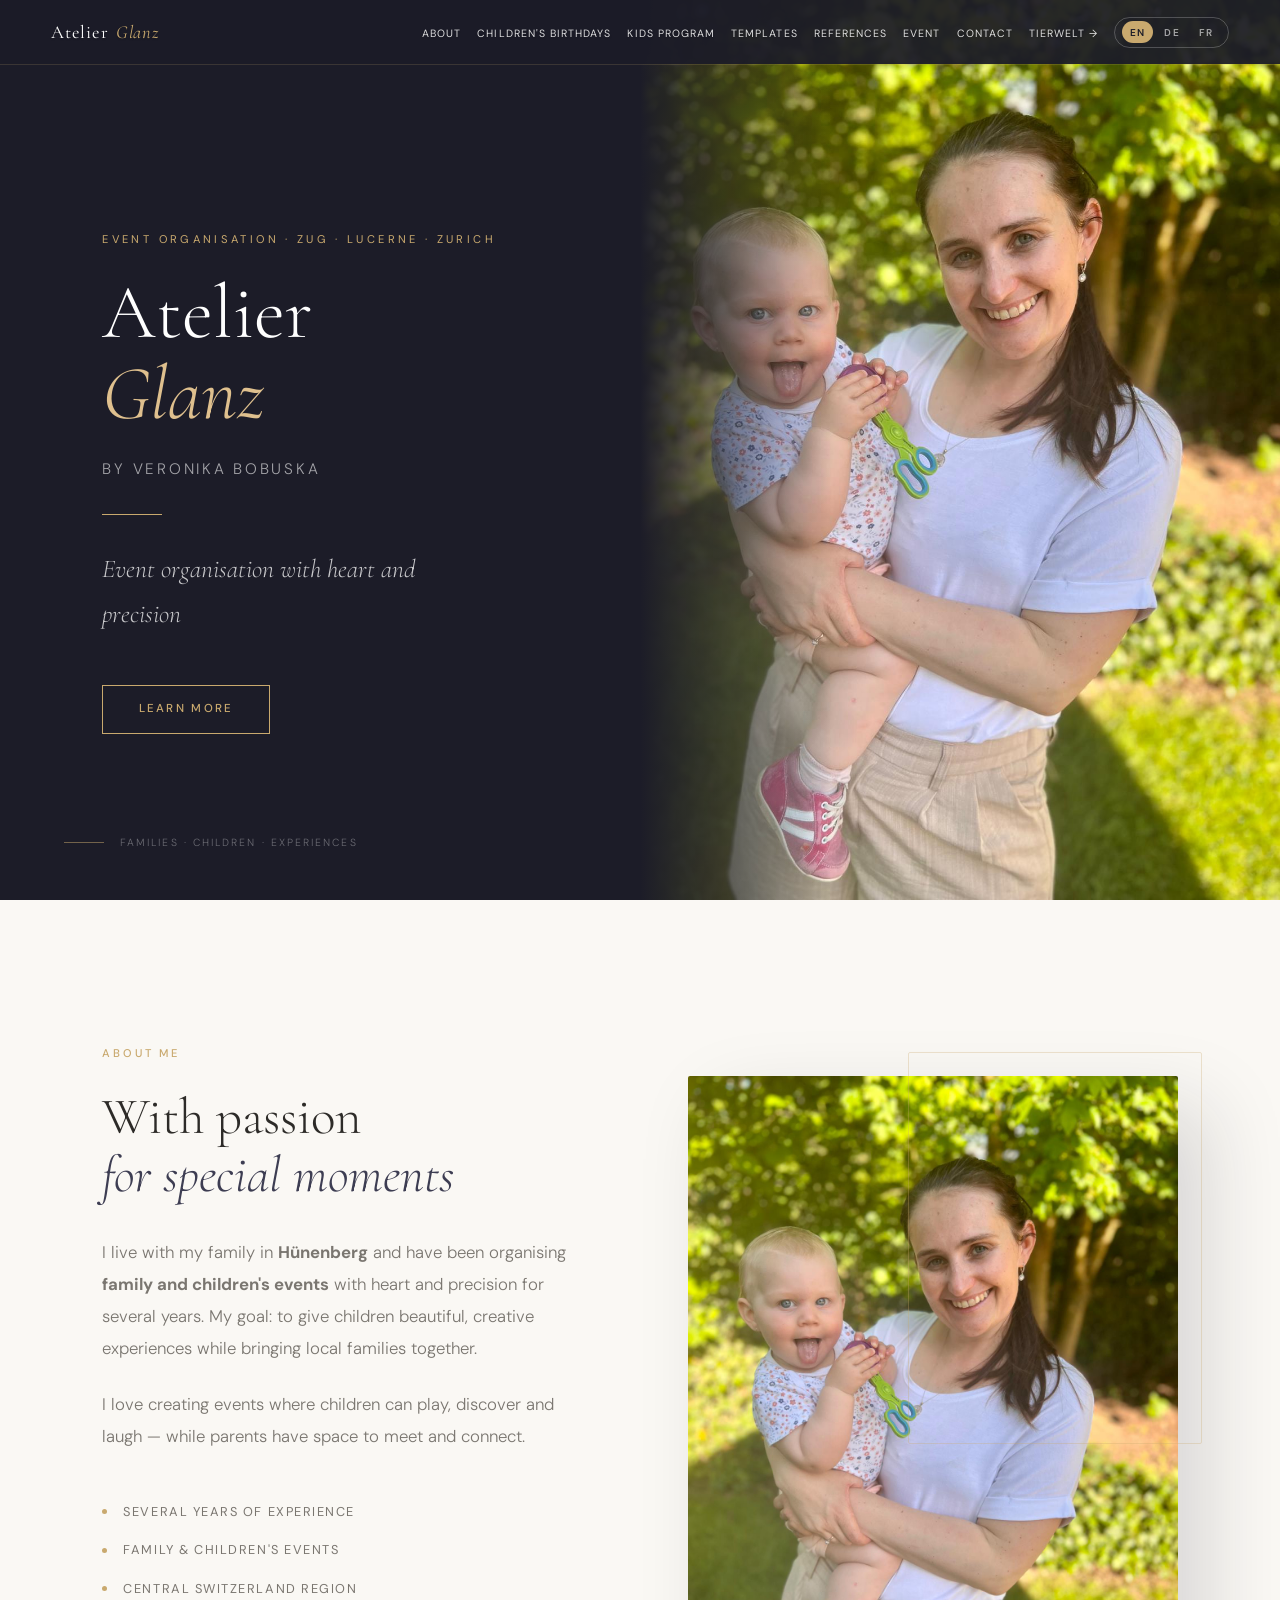
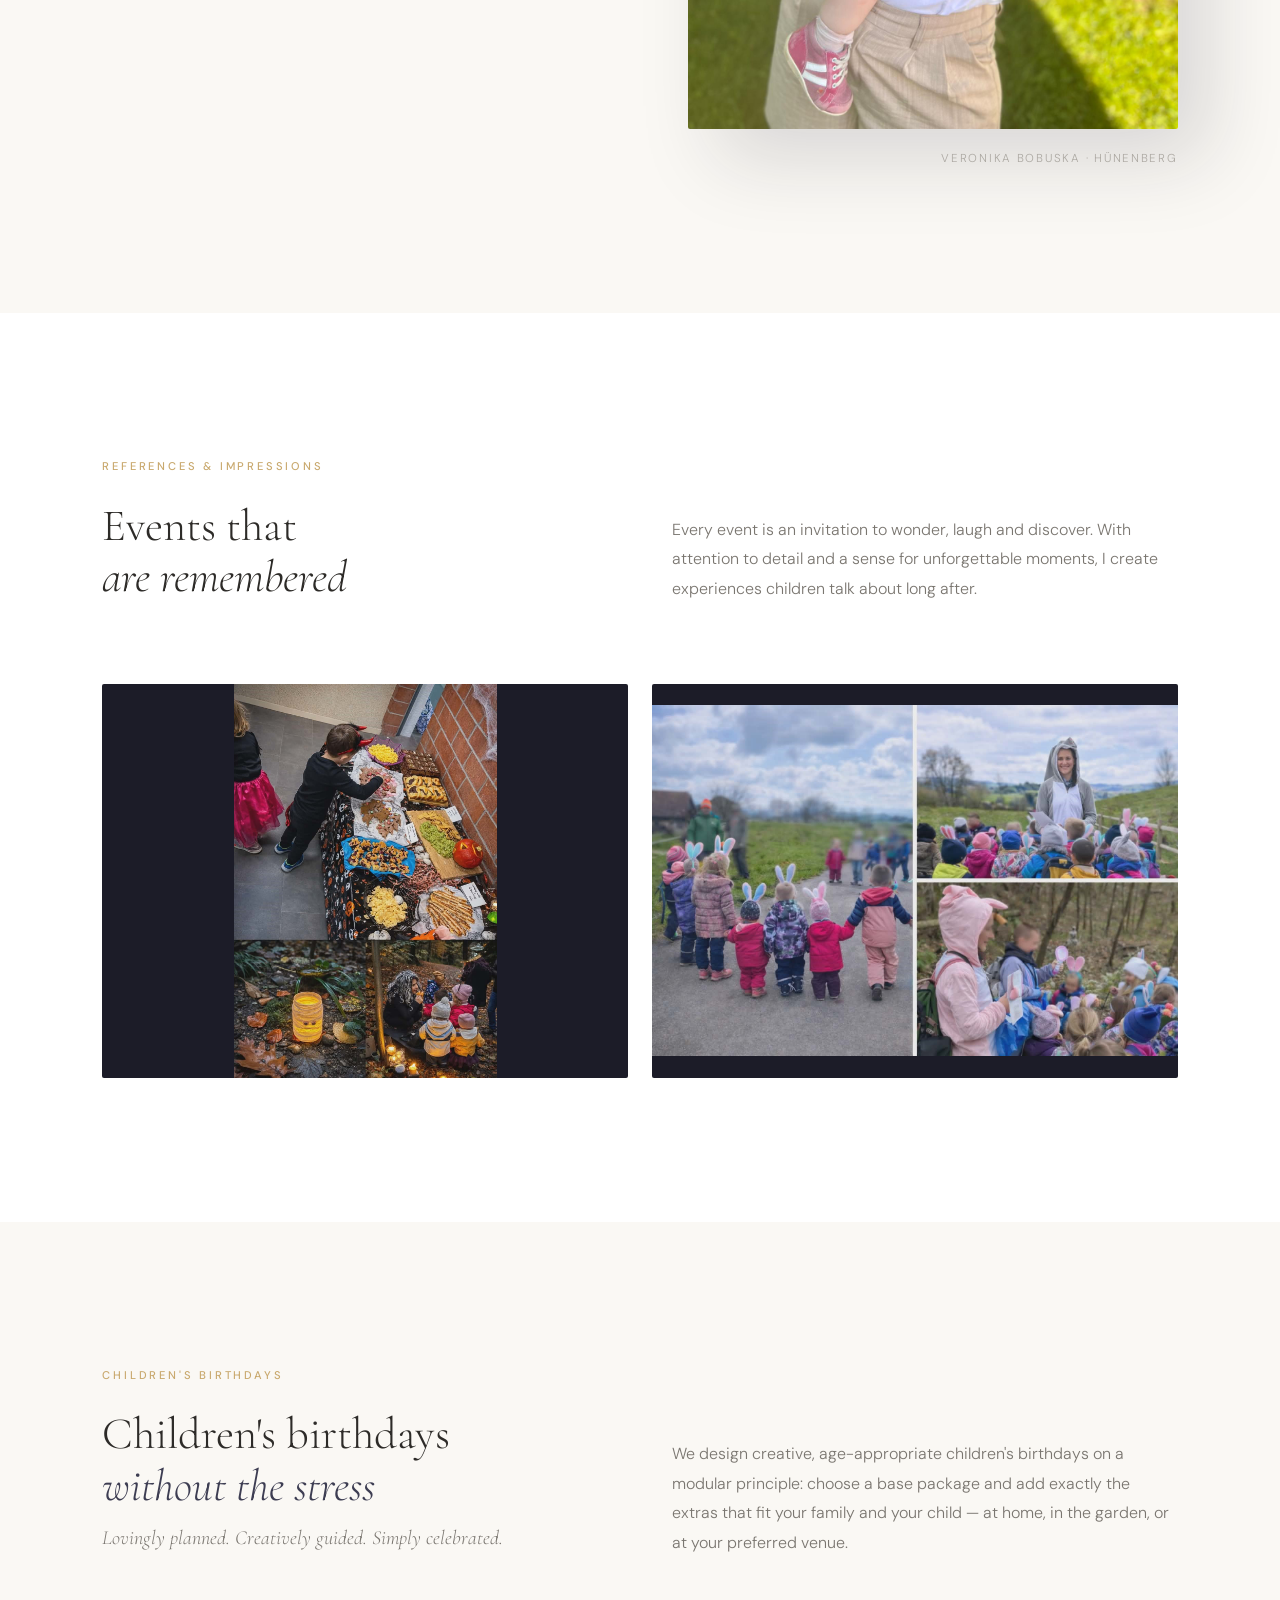
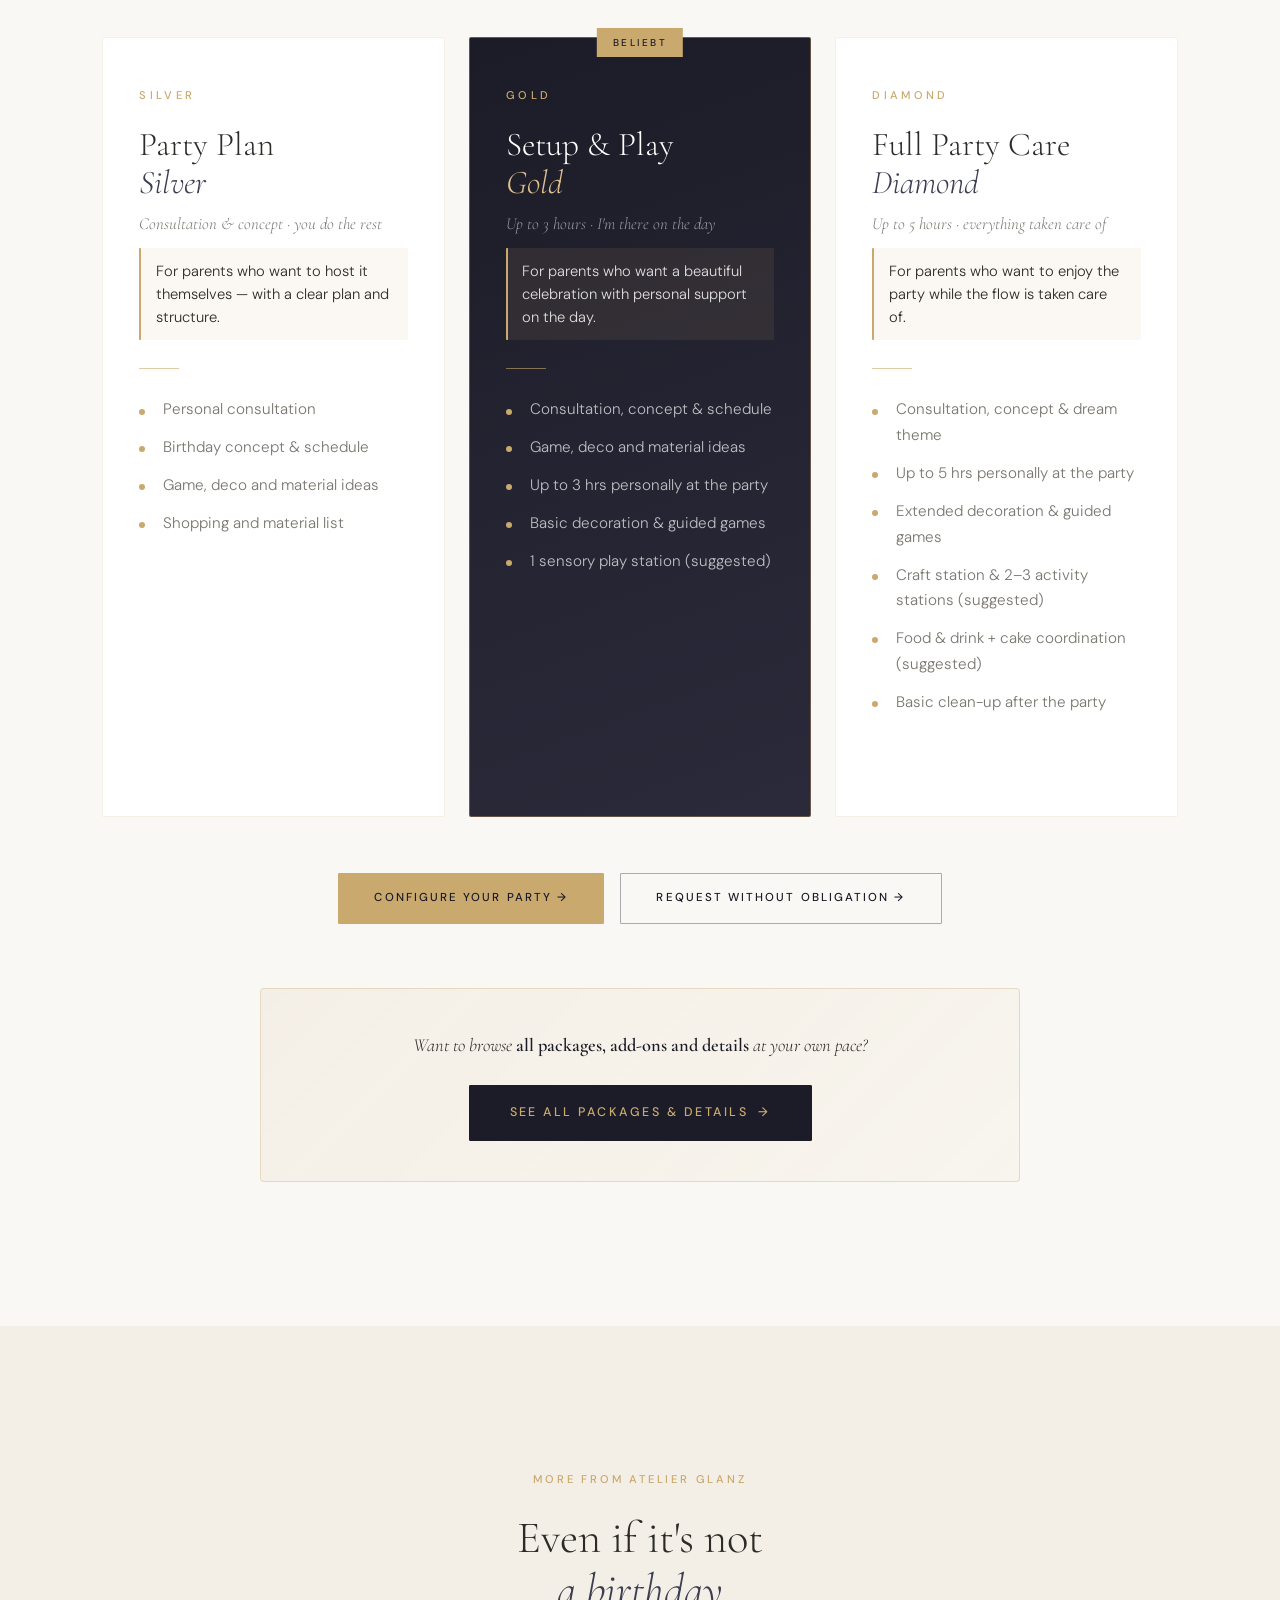
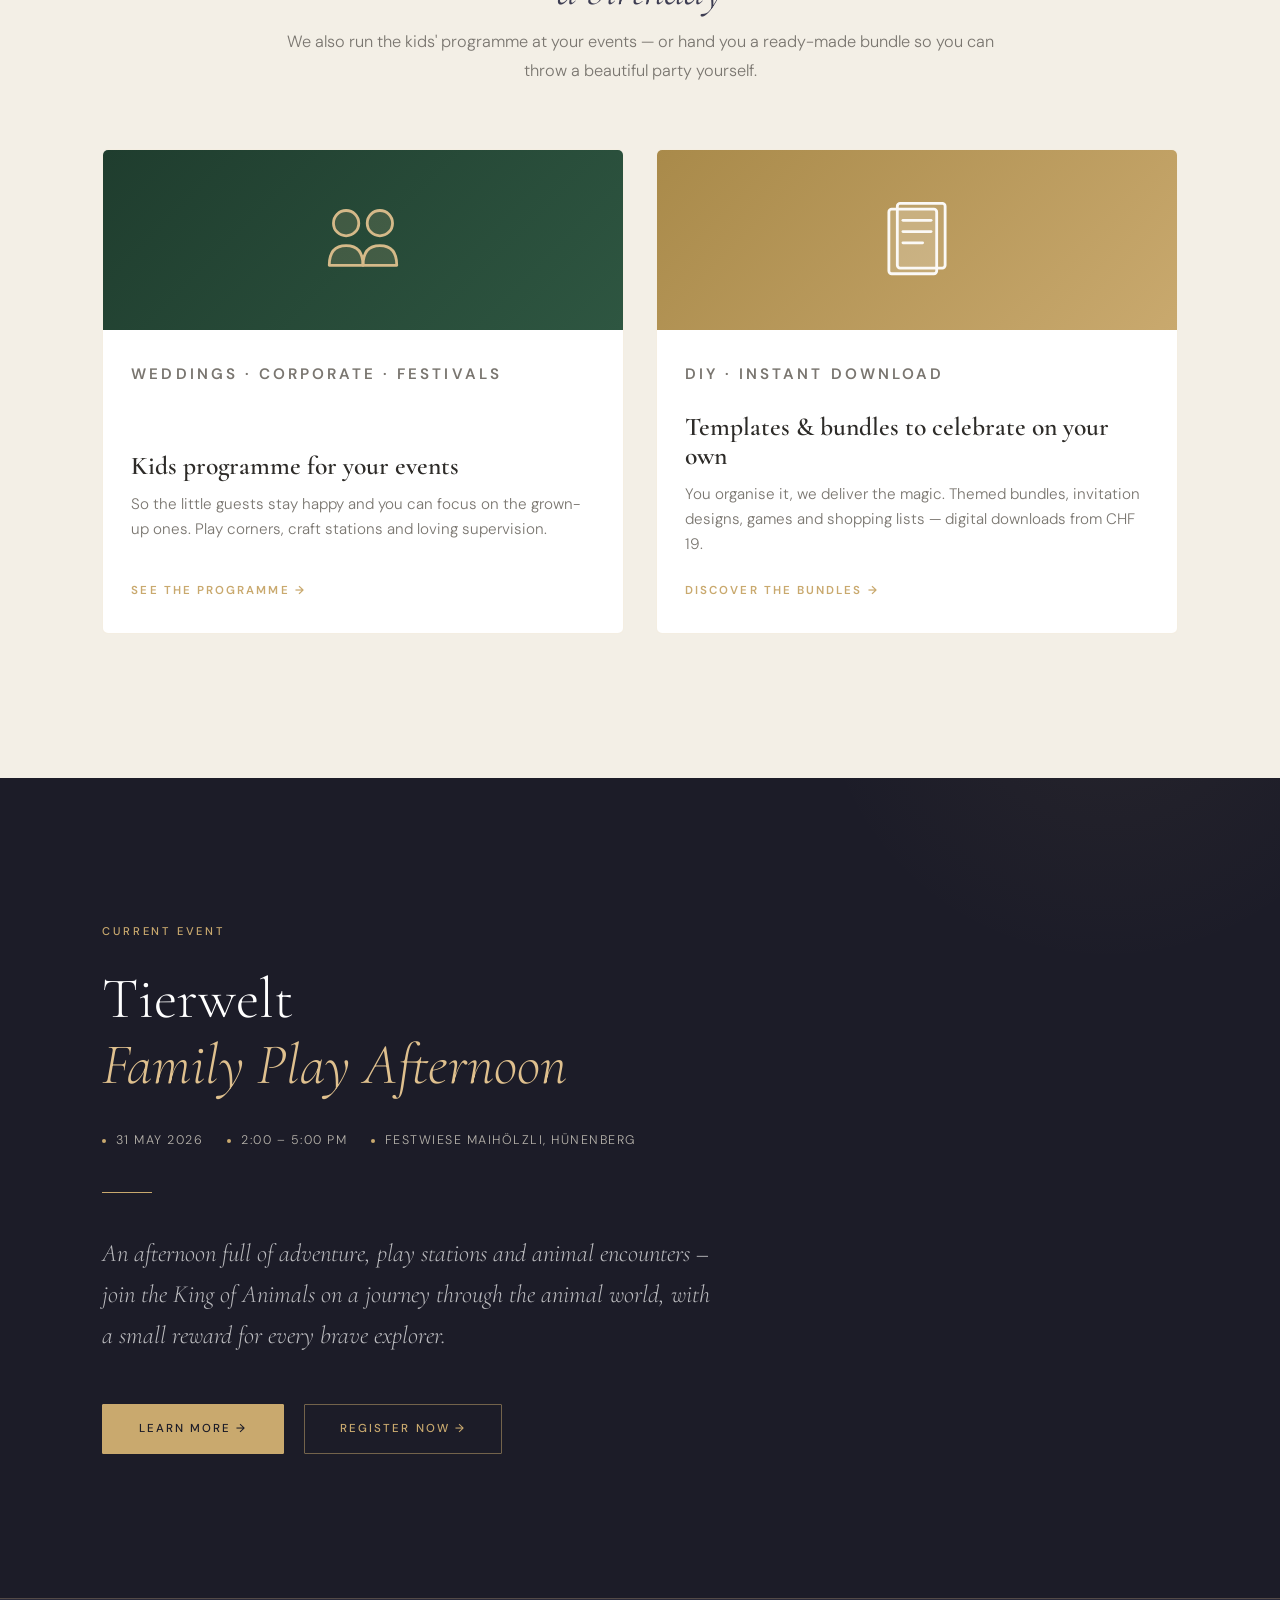
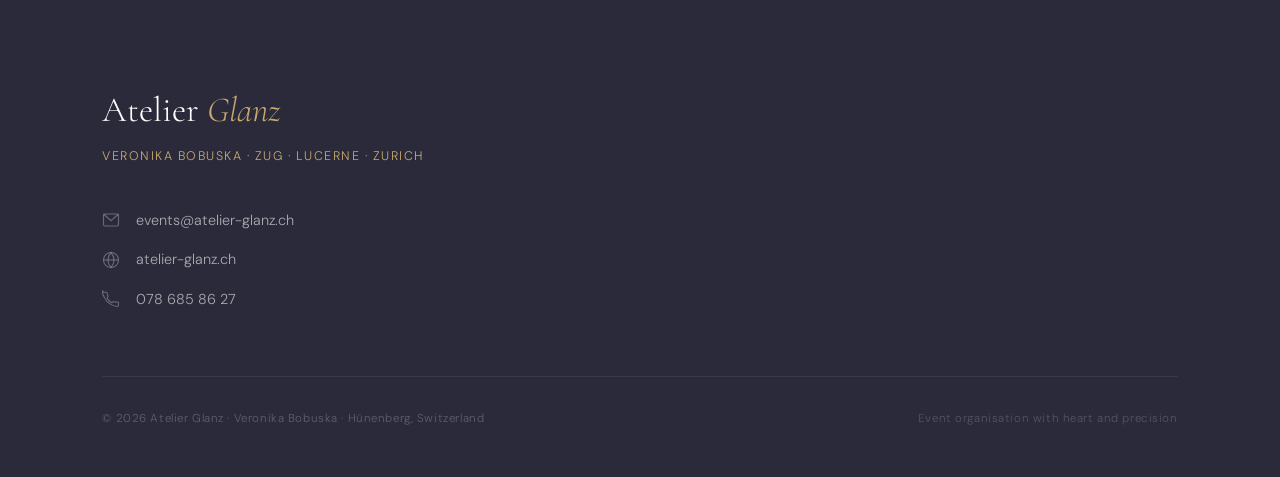
==== commit 5c1b8b46: "Add Kindergeburstag section" ====
--- a/index.html
+++ b/index.html
@@ -78,19 +78,16 @@
       display: flex;
       align-items: center;
       justify-content: space-between;
-      padding: 1.25rem 5vw;
-      transition: background 0.4s ease, box-shadow 0.4s ease, backdrop-filter 0.4s ease;
-      /* default: subtle dark gradient so nav stays readable over any hero image */
-      background: linear-gradient(to bottom, rgba(28,28,40,0.65) 0%, rgba(28,28,40,0.25) 70%, rgba(28,28,40,0) 100%);
-      backdrop-filter: blur(2px);
-      -webkit-backdrop-filter: blur(2px);
+      padding: 1rem 4vw;
+      transition: background 0.4s ease, box-shadow 0.4s ease;
+      /* Solid dark background so every nav item stays readable on any hero. */
+      background: rgba(28, 28, 40, 0.94);
+      box-shadow: 0 1px 0 rgba(201, 169, 110, 0.18);
     }
 
     nav.scrolled {
-      background: rgba(28, 28, 40, 0.97);
-      box-shadow: 0 1px 0 rgba(201, 169, 110, 0.2);
-      backdrop-filter: blur(8px);
-      -webkit-backdrop-filter: blur(8px);
+      background: rgba(28, 28, 40, 0.98);
+      box-shadow: 0 1px 0 rgba(201, 169, 110, 0.25);
     }
 
     /* stronger contrast for nav text on initial state */
@@ -141,18 +138,28 @@
 
     .nav-links {
       display: flex;
-      gap: 2.5rem;
+      gap: 1.4rem;
       list-style: none;
       align-items: center;
+      flex-wrap: wrap;
+      justify-content: flex-end;
     }
 
     .nav-links a {
-      font-size: 0.75rem;
+      font-size: 0.7rem;
       font-weight: 400;
-      letter-spacing: 0.15em;
-      text-transform: uppercase;
-      color: rgba(255,255,255,0.7);
+      letter-spacing: 0.12em;
+      text-transform: uppercase;
+      color: rgba(255,255,255,0.85);
       transition: color 0.25s;
+      white-space: nowrap;
+    }
+
+    /* Tighter at 1100-1280px laptop widths so all items fit on one row */
+    @media (min-width: 901px) and (max-width: 1280px) {
+      .nav-links { gap: 1rem; }
+      .nav-links a { font-size: 0.66rem; letter-spacing: 0.1em; }
+      .nav-logo { font-size: 1.15rem; }
     }
 
     .nav-links a:hover { color: var(--gold); }
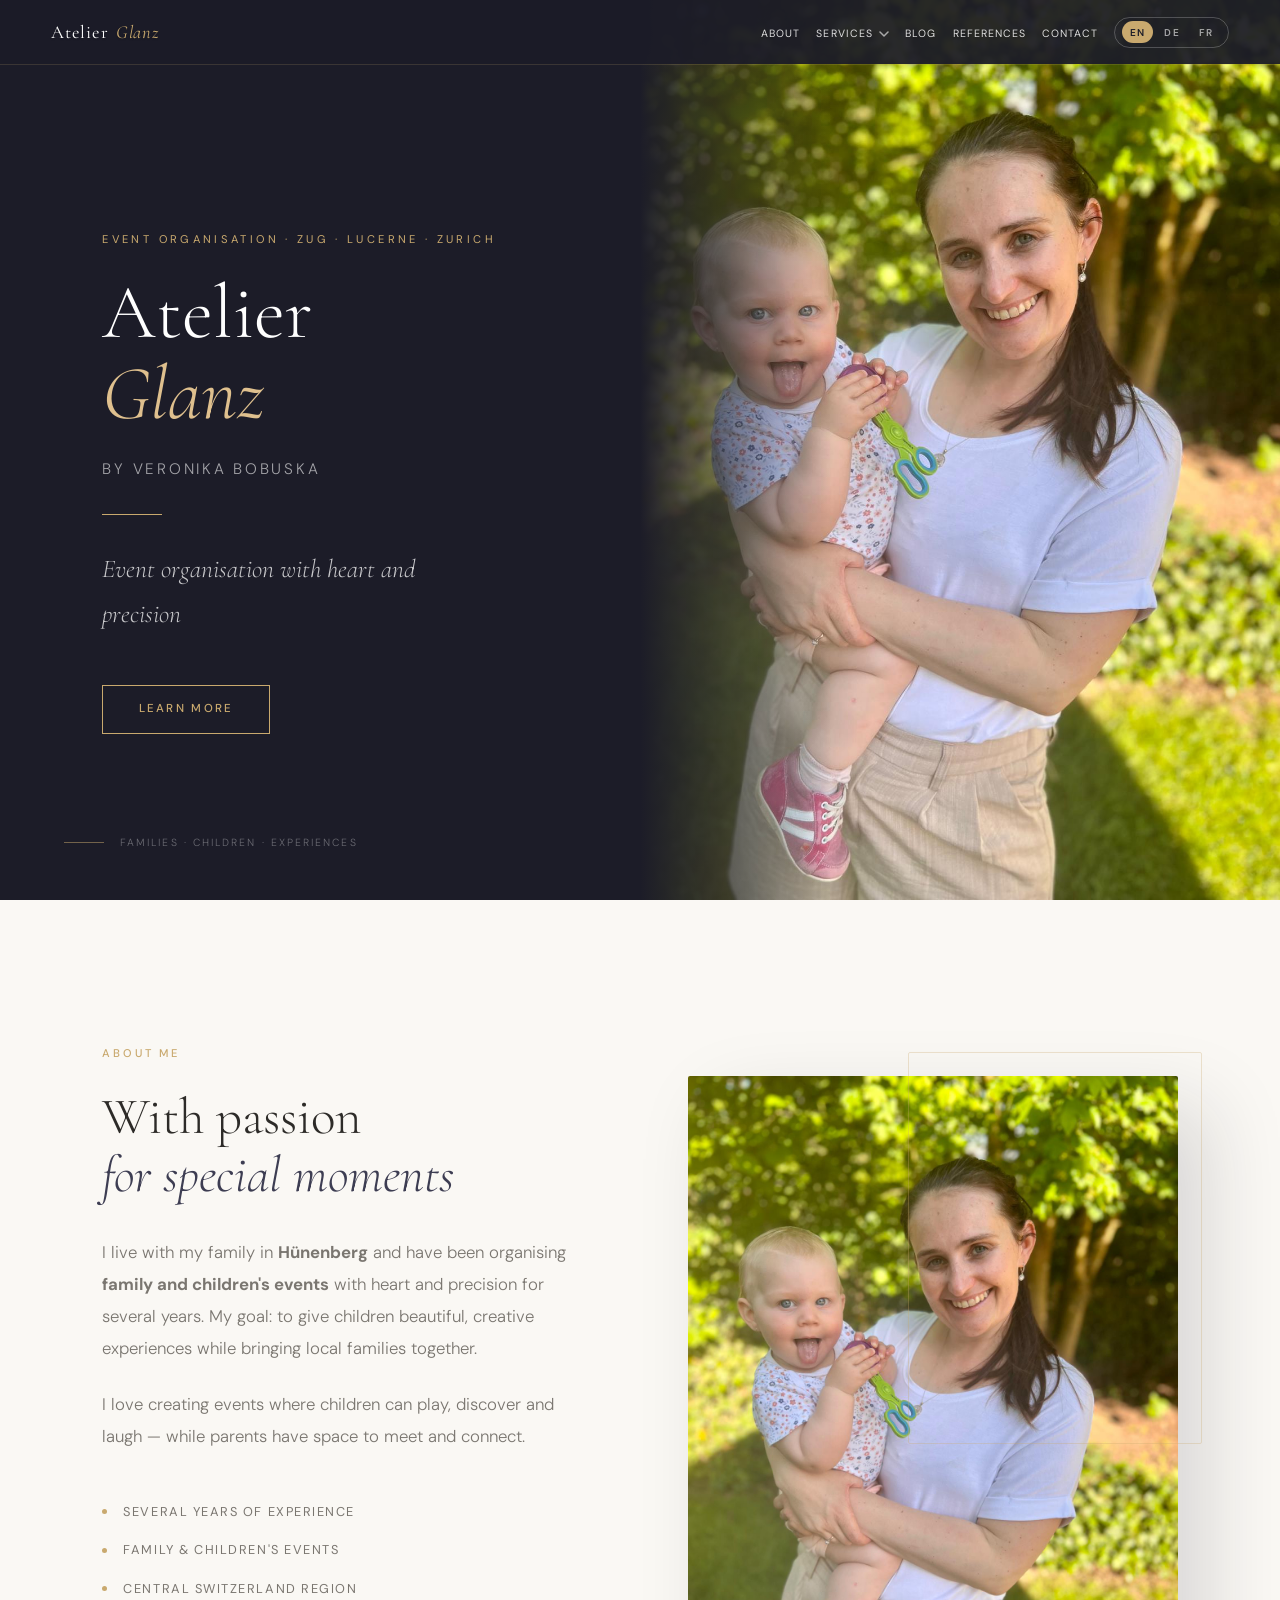
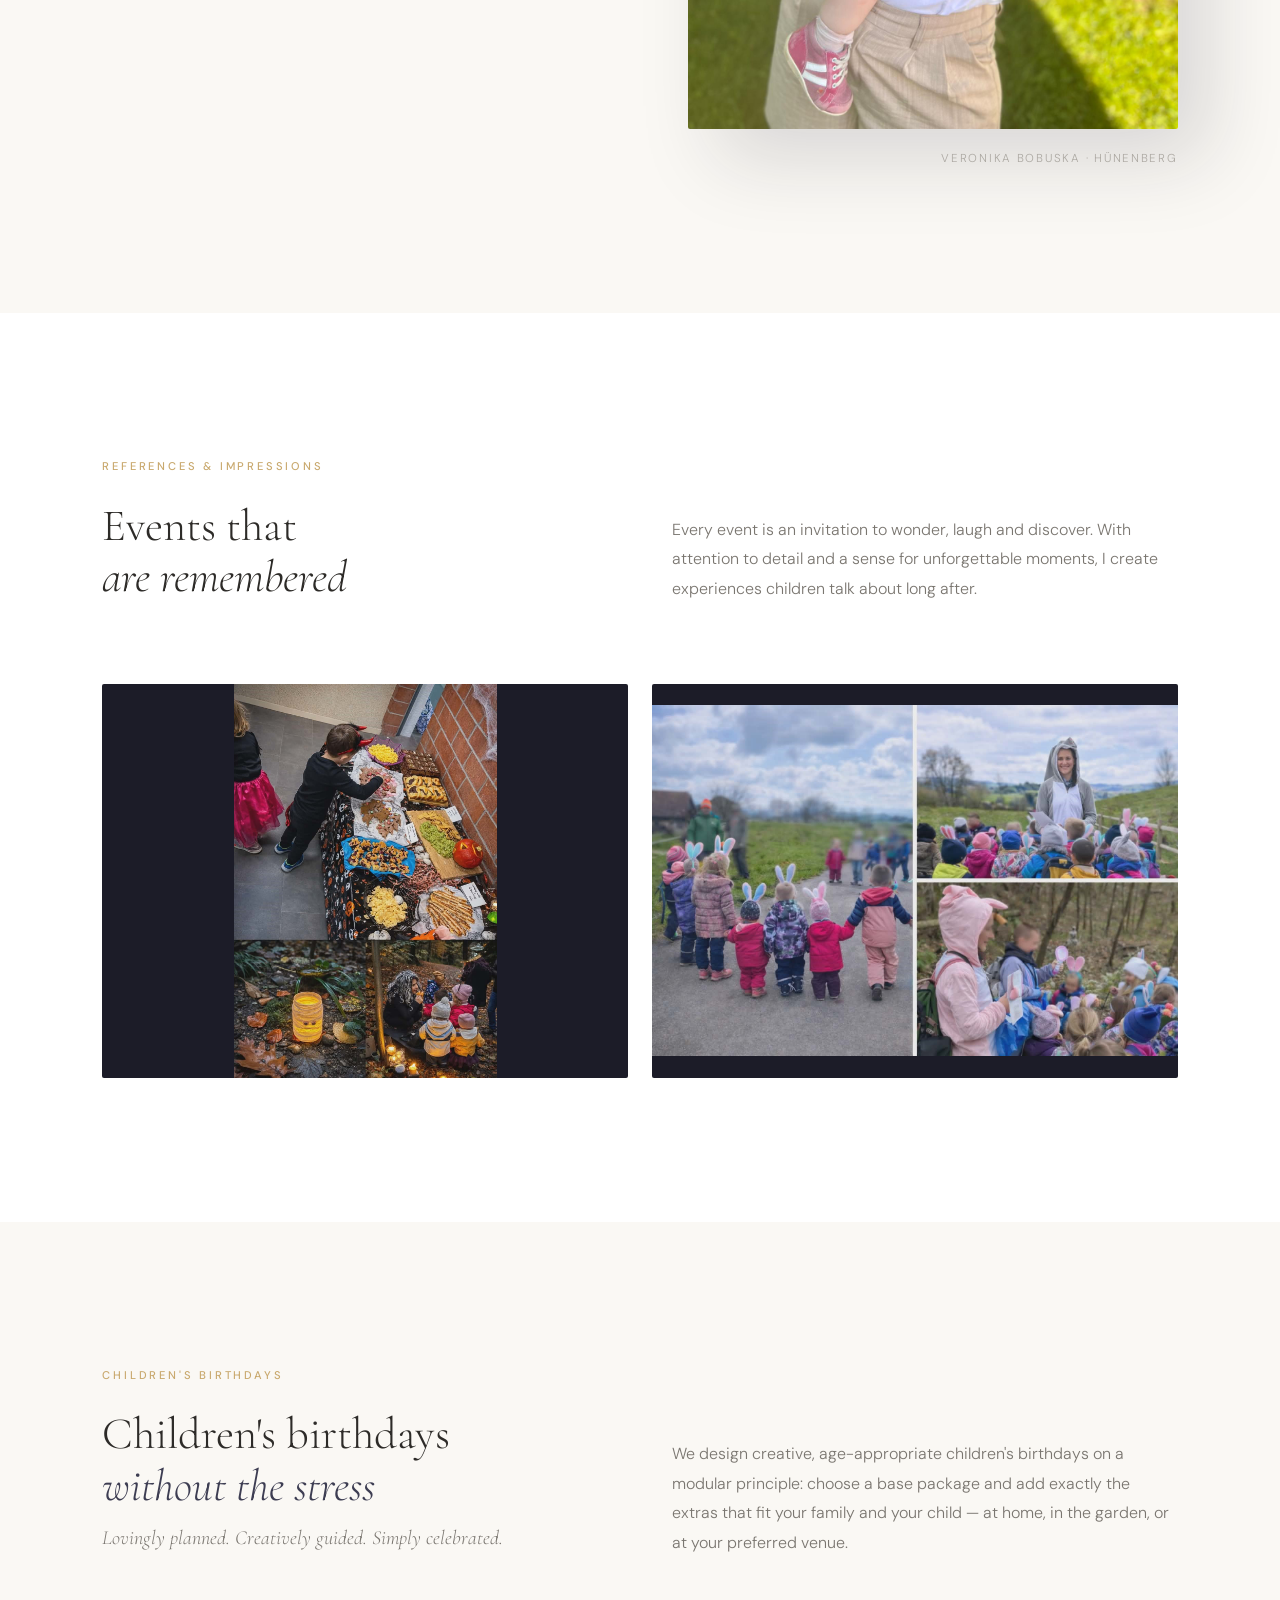
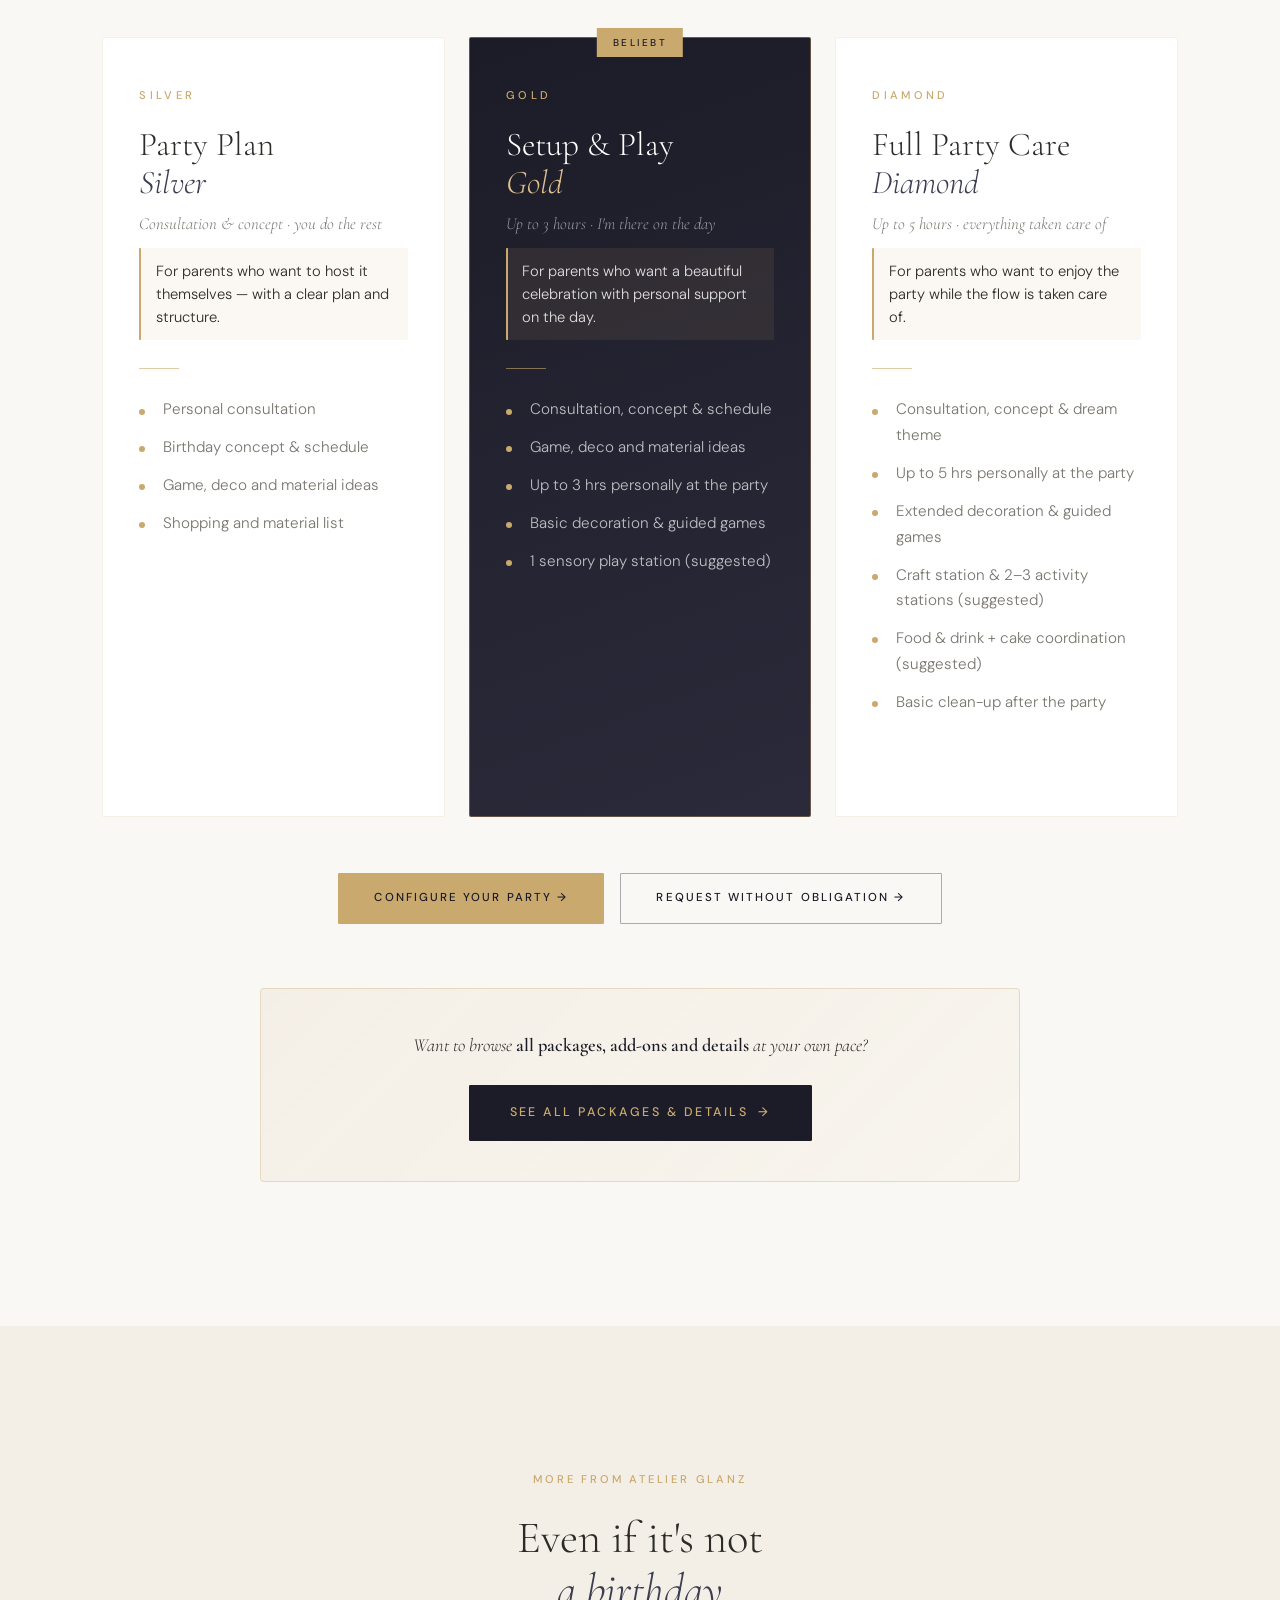
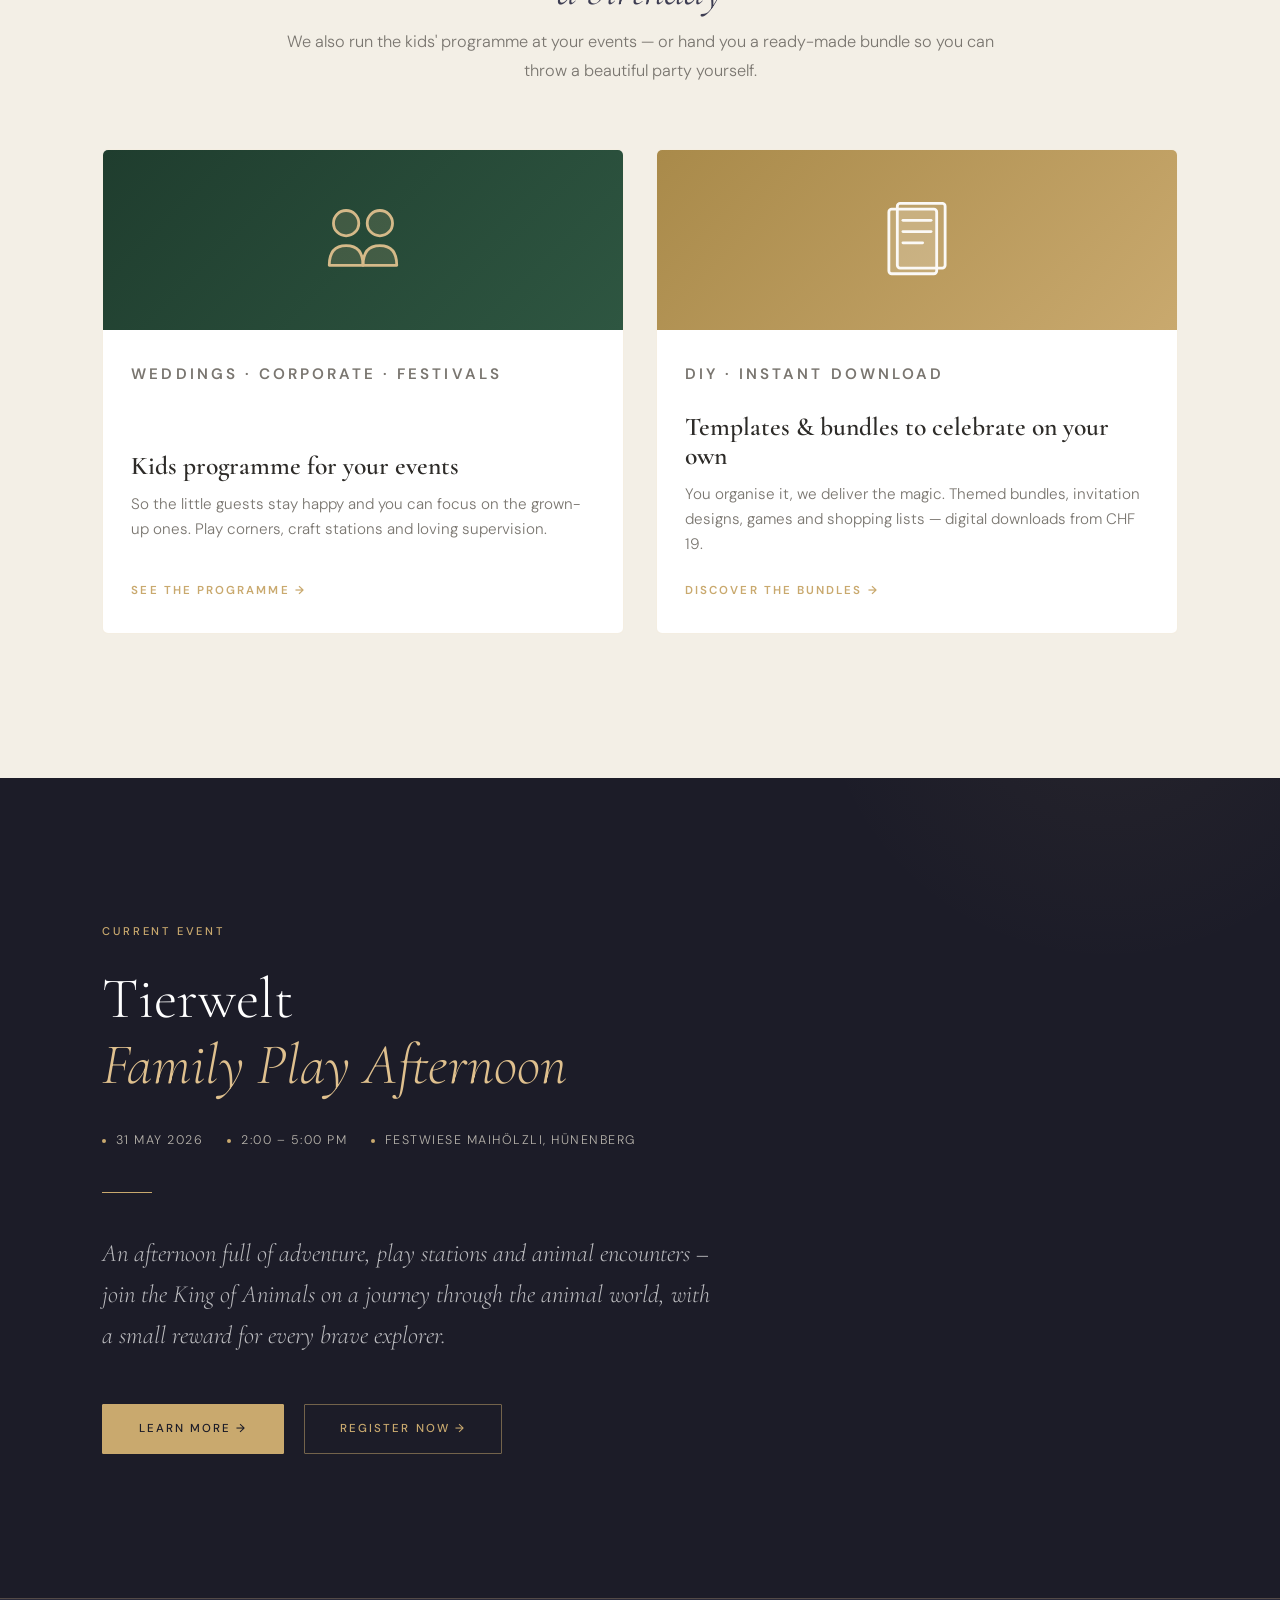
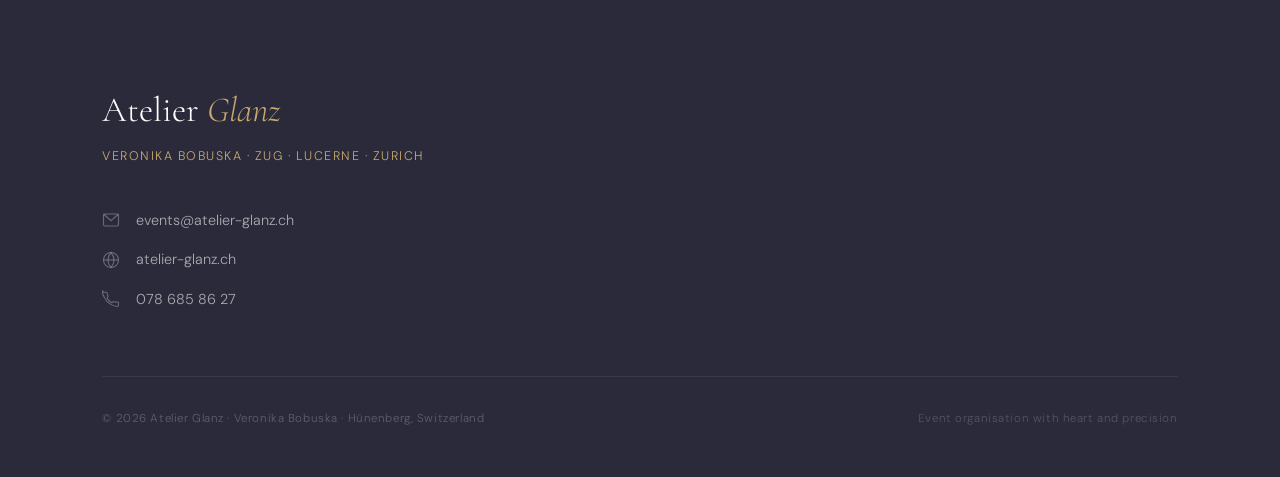
==== commit 03864f6f: "Blogs" ====
--- a/index.html
+++ b/index.html
@@ -160,6 +160,56 @@
       .nav-links { gap: 1rem; }
       .nav-links a { font-size: 0.66rem; letter-spacing: 0.1em; }
       .nav-logo { font-size: 1.15rem; }
+    }
+
+    /* ── Dropdown (Angebote) ── */
+    .nav-has-dropdown { position: relative; }
+    .nav-dropdown-toggle {
+      background: transparent; border: 0; cursor: pointer;
+      display: inline-flex; align-items: center; gap: 0.4rem;
+      font-family: 'DM Sans', sans-serif;
+      font-size: 0.7rem; letter-spacing: 0.12em; text-transform: uppercase;
+      color: rgba(255,255,255,0.85); font-weight: 400; padding: 0;
+      white-space: nowrap; transition: color 0.25s;
+    }
+    .nav-dropdown-toggle:hover { color: var(--gold); }
+    .nav-caret { transition: transform 0.25s; opacity: 0.7; }
+    .nav-dropdown-toggle[aria-expanded="true"] .nav-caret,
+    .nav-has-dropdown:hover .nav-caret { transform: rotate(180deg); }
+    .nav-dropdown {
+      position: absolute; top: calc(100% + 0.7rem); left: -0.6rem;
+      background: #1c1c28;
+      border: 1px solid rgba(201,169,110,0.25);
+      border-radius: 4px;
+      box-shadow: 0 16px 40px rgba(0,0,0,0.3);
+      padding: 0.4rem 0;
+      min-width: 230px; list-style: none;
+      opacity: 0; visibility: hidden;
+      transform: translateY(-6px);
+      transition: opacity 0.2s ease, transform 0.2s ease, visibility 0.2s;
+      z-index: 110;
+    }
+    .nav-has-dropdown:hover .nav-dropdown,
+    .nav-has-dropdown:focus-within .nav-dropdown,
+    .nav-dropdown.open {
+      opacity: 1; visibility: visible; transform: translateY(0);
+    }
+    .nav-dropdown li { width: 100%; }
+    .nav-dropdown a {
+      display: block; padding: 0.7rem 1.2rem;
+      font-size: 0.7rem; letter-spacing: 0.12em;
+      text-transform: uppercase;
+      color: rgba(255,255,255,0.85);
+      font-weight: 500;
+      transition: background 0.2s, color 0.2s;
+      white-space: nowrap;
+    }
+    .nav-dropdown a:hover {
+      background: rgba(201,169,110,0.12);
+      color: var(--gold);
+    }
+    @media (min-width: 901px) and (max-width: 1280px) {
+      .nav-dropdown-toggle { font-size: 0.66rem; letter-spacing: 0.1em; }
     }
 
     .nav-links a:hover { color: var(--gold); }
@@ -1327,6 +1377,34 @@
         align-self: stretch;
         justify-content: space-between;
       }
+
+      /* Mobile dropdown: collapsible inside the drawer */
+      .nav-has-dropdown { width: 100%; }
+      .nav-dropdown-toggle {
+        width: 100%;
+        justify-content: space-between;
+        color: rgba(255,255,255,0.85) !important;
+        padding: 0.85rem 0;
+        font-size: 0.85rem;
+        letter-spacing: 0.15em;
+        border-bottom: 1px solid rgba(255,255,255,0.06);
+      }
+      .nav-dropdown {
+        position: static;
+        background: rgba(255,255,255,0.04);
+        border: 0; border-radius: 0; box-shadow: none;
+        padding: 0; margin: 0;
+        min-width: 0; width: 100%;
+        opacity: 1; visibility: visible; transform: none;
+        max-height: 0; overflow: hidden;
+        transition: max-height 0.3s ease;
+      }
+      .nav-dropdown.open { max-height: 320px; }
+      .nav-dropdown a {
+        padding: 0.7rem 0 0.7rem 1.5rem;
+        font-size: 0.78rem;
+        border-bottom: 1px solid rgba(255,255,255,0.04);
+      }
     }
 
     @media (max-width: 560px) {
@@ -1346,14 +1424,21 @@
       <span></span><span></span><span></span>
     </button>
     <ul class="nav-links">
-      <li><a href="#ueber-mich" data-i18n="nav.about">Über mich</a></li>
-      <li><a href="kindergeburtstag.html" data-i18n="nav.kg">Kindergeburtstag</a></li>
-      <li><a href="kinderprogramm.html" data-i18n="nav.kinderprogramm">Kinderprogramm</a></li>
-      <li><a href="vorlagen.html" data-i18n="nav.vorlagen">Vorlagen</a></li>
-      <li><a href="#referenzen" data-i18n="nav.refs">Referenzen</a></li>
-      <li><a href="#anlass" data-i18n="nav.event">Anlass</a></li>
-      <li><a href="#kontakt" data-i18n="nav.contact">Kontakt</a></li>
-      <li><a href="https://i-bobusky.github.io/tierwelt/" target="_blank" rel="noopener" class="nav-highlight" data-i18n="nav.tierwelt">Tierwelt →</a></li>
+      <li><a href="index.html#ueber-mich" data-i18n="nav.about">Über mich</a></li>
+      <li class="nav-has-dropdown">
+        <button type="button" class="nav-dropdown-toggle" aria-haspopup="true" aria-expanded="false">
+          <span data-i18n="nav.services">Angebote</span>
+          <svg class="nav-caret" width="10" height="6" viewBox="0 0 10 6" fill="none" aria-hidden="true"><path d="M1 1l4 4 4-4" stroke="currentColor" stroke-width="1.5" stroke-linecap="round" stroke-linejoin="round"/></svg>
+        </button>
+        <ul class="nav-dropdown" role="menu">
+          <li><a href="kindergeburtstag.html" data-i18n="nav.kg">Kindergeburtstag</a></li>
+          <li><a href="kinderprogramm.html" data-i18n="nav.kinderprogramm">Kinderprogramm</a></li>
+          <li><a href="vorlagen.html" data-i18n="nav.vorlagen">Vorlagen</a></li>
+        </ul>
+      </li>
+      <li><a href="blog.html" data-i18n="nav.blog">Blog</a></li>
+      <li><a href="index.html#referenzen" data-i18n="nav.refs">Referenzen</a></li>
+      <li><a href="index.html#kontakt" data-i18n="nav.contact">Kontakt</a></li>
       <li>
         <div class="lang-switcher" role="group" aria-label="Choose language">
           <button type="button" class="lang-btn" data-lang="en">EN</button>
@@ -1685,7 +1770,6 @@
     if (navToggle && navLinks) {
       navToggle.addEventListener('click', () => {
         const open = navLinks.classList.toggle('open');
-        // Make the nav header solid dark when drawer is open
         nav.classList.toggle('menu-open', open);
         navToggle.setAttribute('aria-expanded', open ? 'true' : 'false');
       });
@@ -1696,6 +1780,28 @@
         navToggle.setAttribute('aria-expanded', 'false');
       }));
     }
+
+    // Dropdown (Angebote): click toggles on mobile + accessibility on desktop
+    document.querySelectorAll('.nav-dropdown-toggle').forEach(btn => {
+      const menu = btn.nextElementSibling;
+      if (!menu || !menu.classList.contains('nav-dropdown')) return;
+      btn.addEventListener('click', (e) => {
+        e.preventDefault();
+        e.stopPropagation();
+        const opened = menu.classList.toggle('open');
+        btn.setAttribute('aria-expanded', opened ? 'true' : 'false');
+      });
+    });
+    // Close any open dropdown when clicking outside (desktop)
+    document.addEventListener('click', (e) => {
+      document.querySelectorAll('.nav-dropdown.open').forEach(menu => {
+        if (!menu.parentElement.contains(e.target)) {
+          menu.classList.remove('open');
+          const btn = menu.previousElementSibling;
+          if (btn) btn.setAttribute('aria-expanded', 'false');
+        }
+      });
+    });
 
     // Scroll reveal (IntersectionObserver)
     const revealEls = document.querySelectorAll('.reveal');
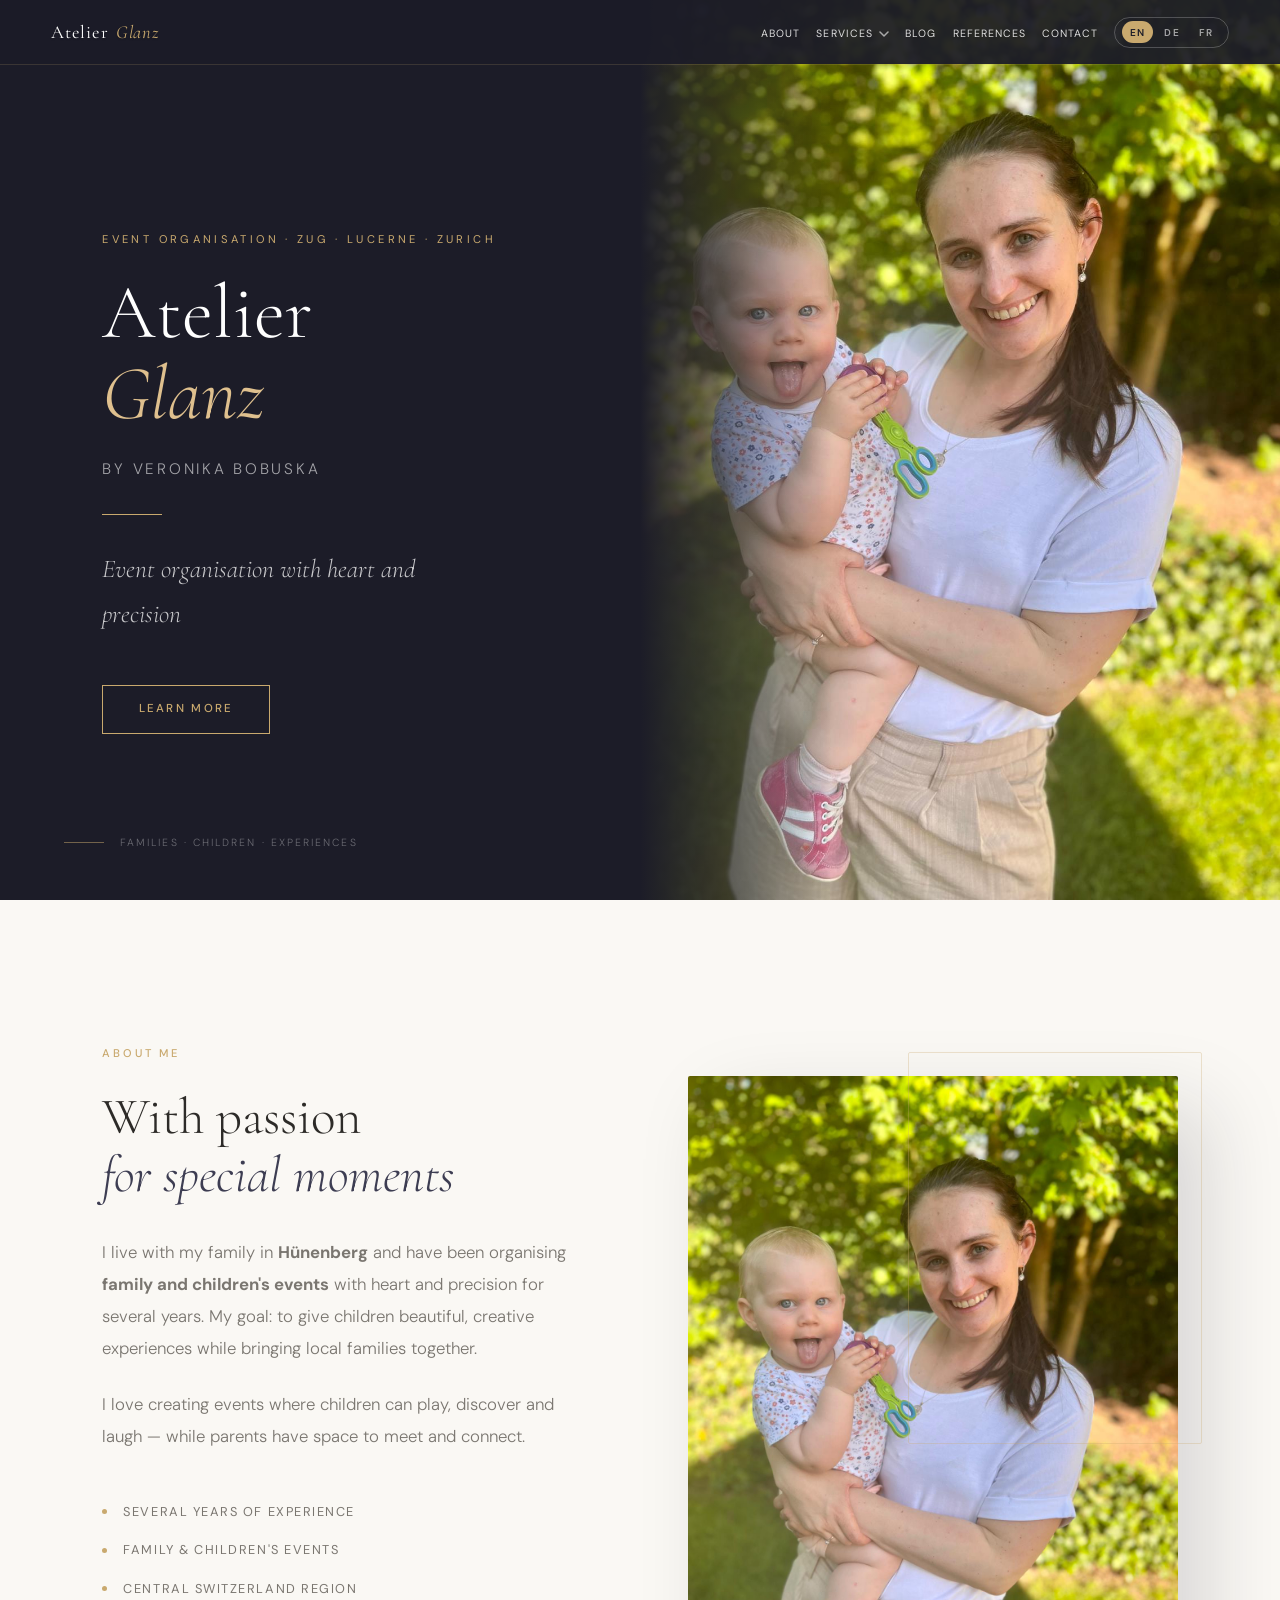
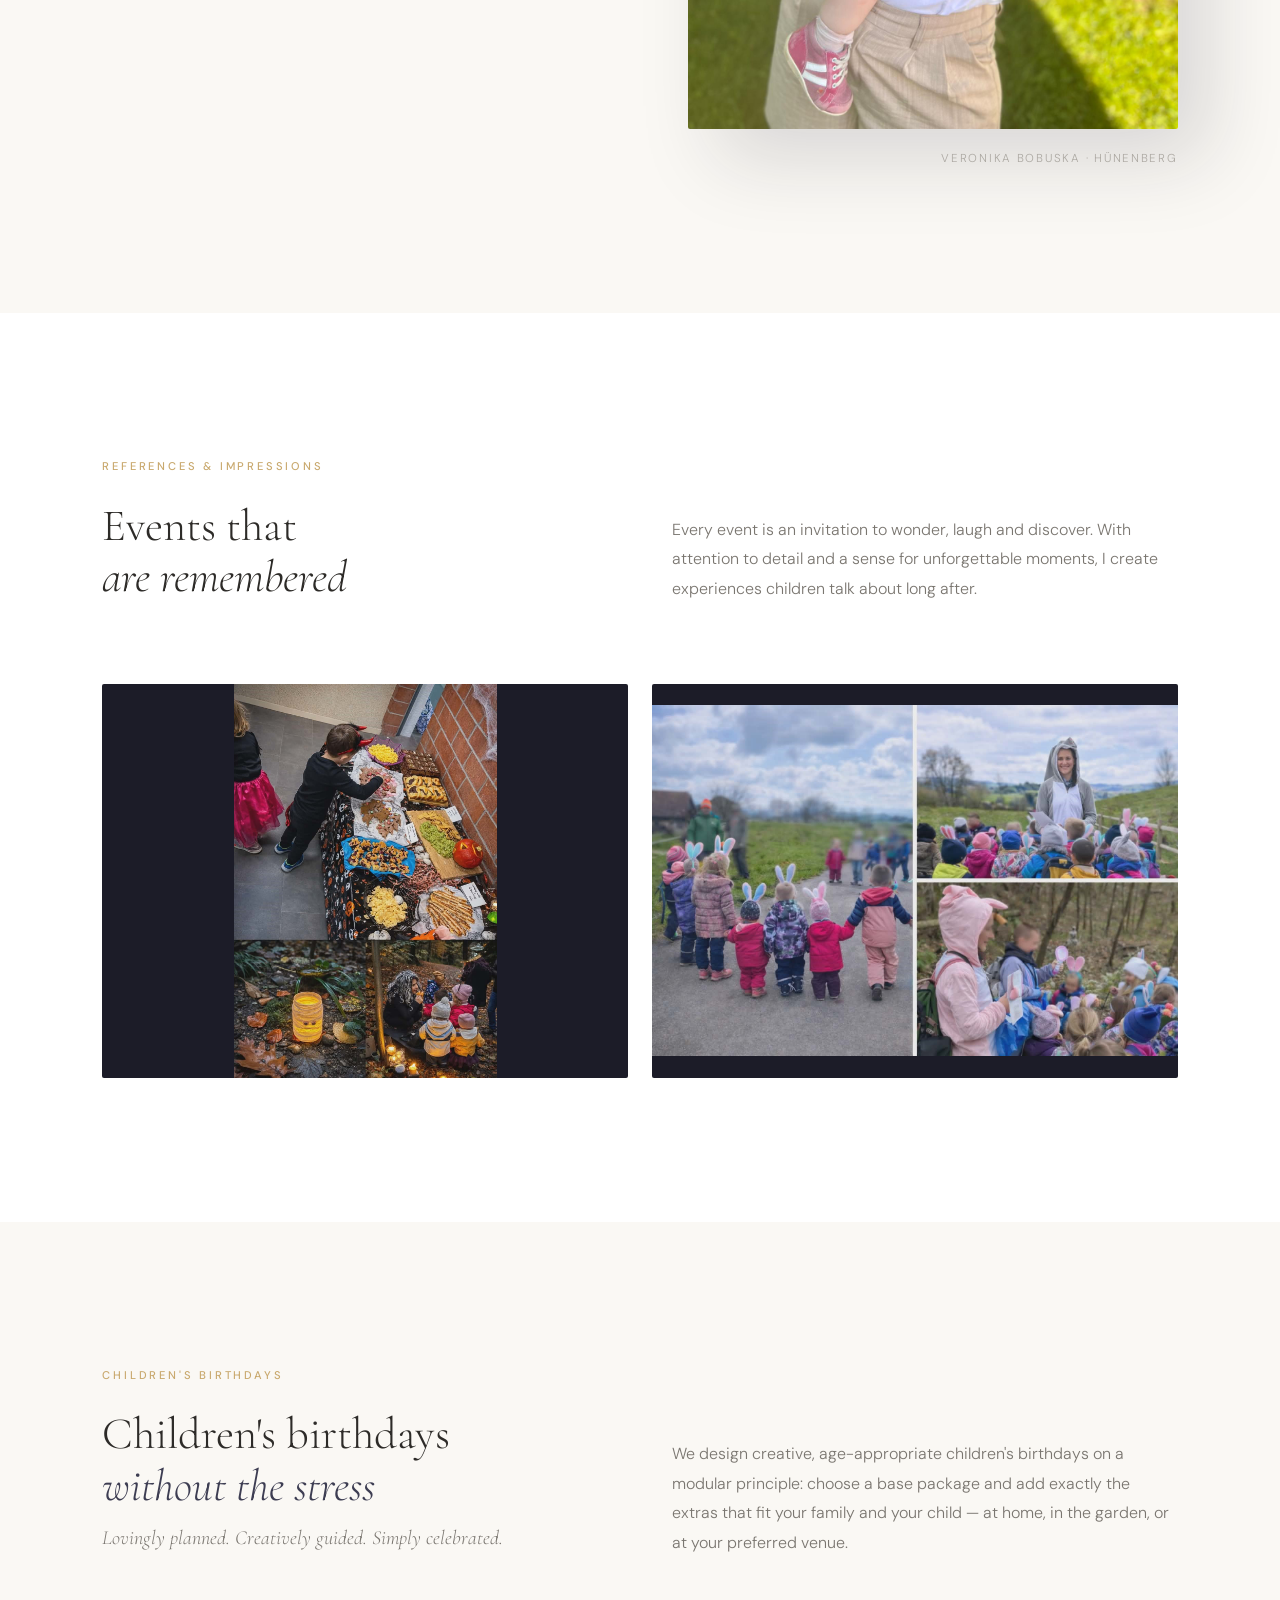
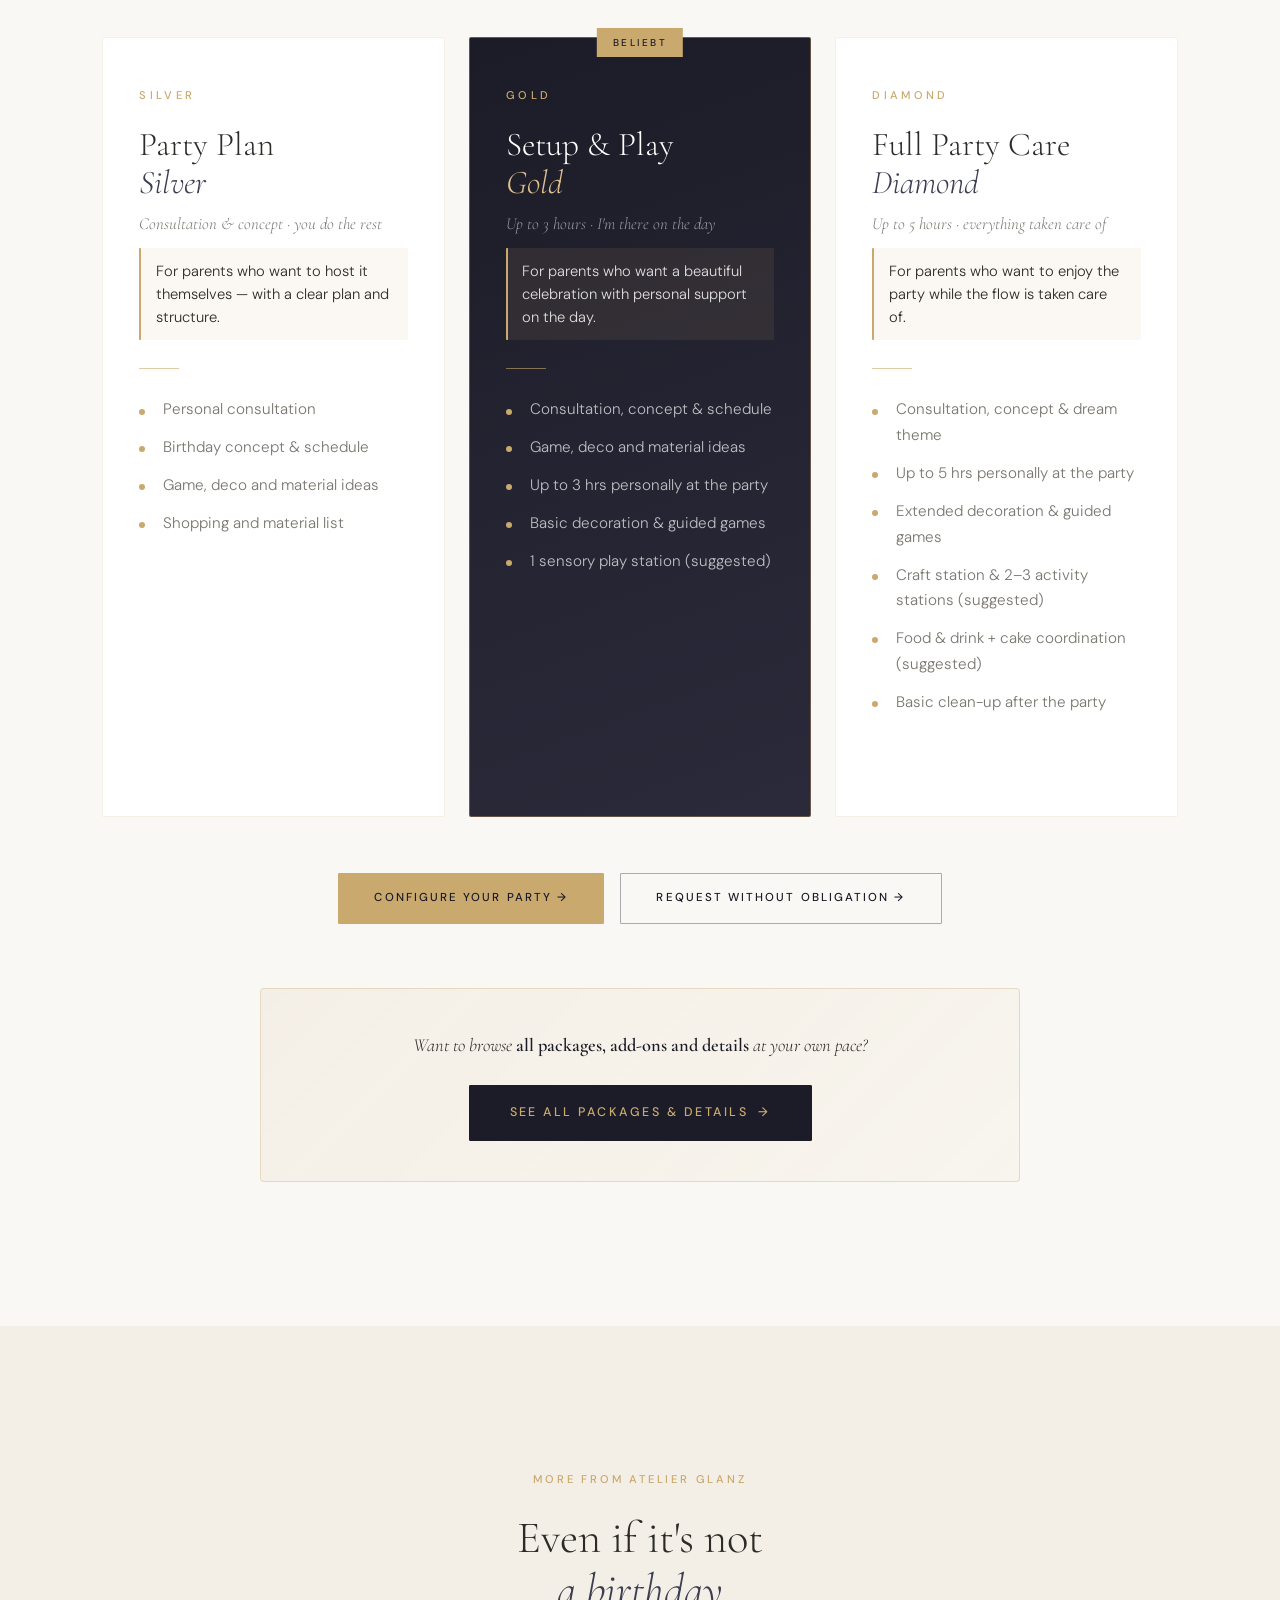
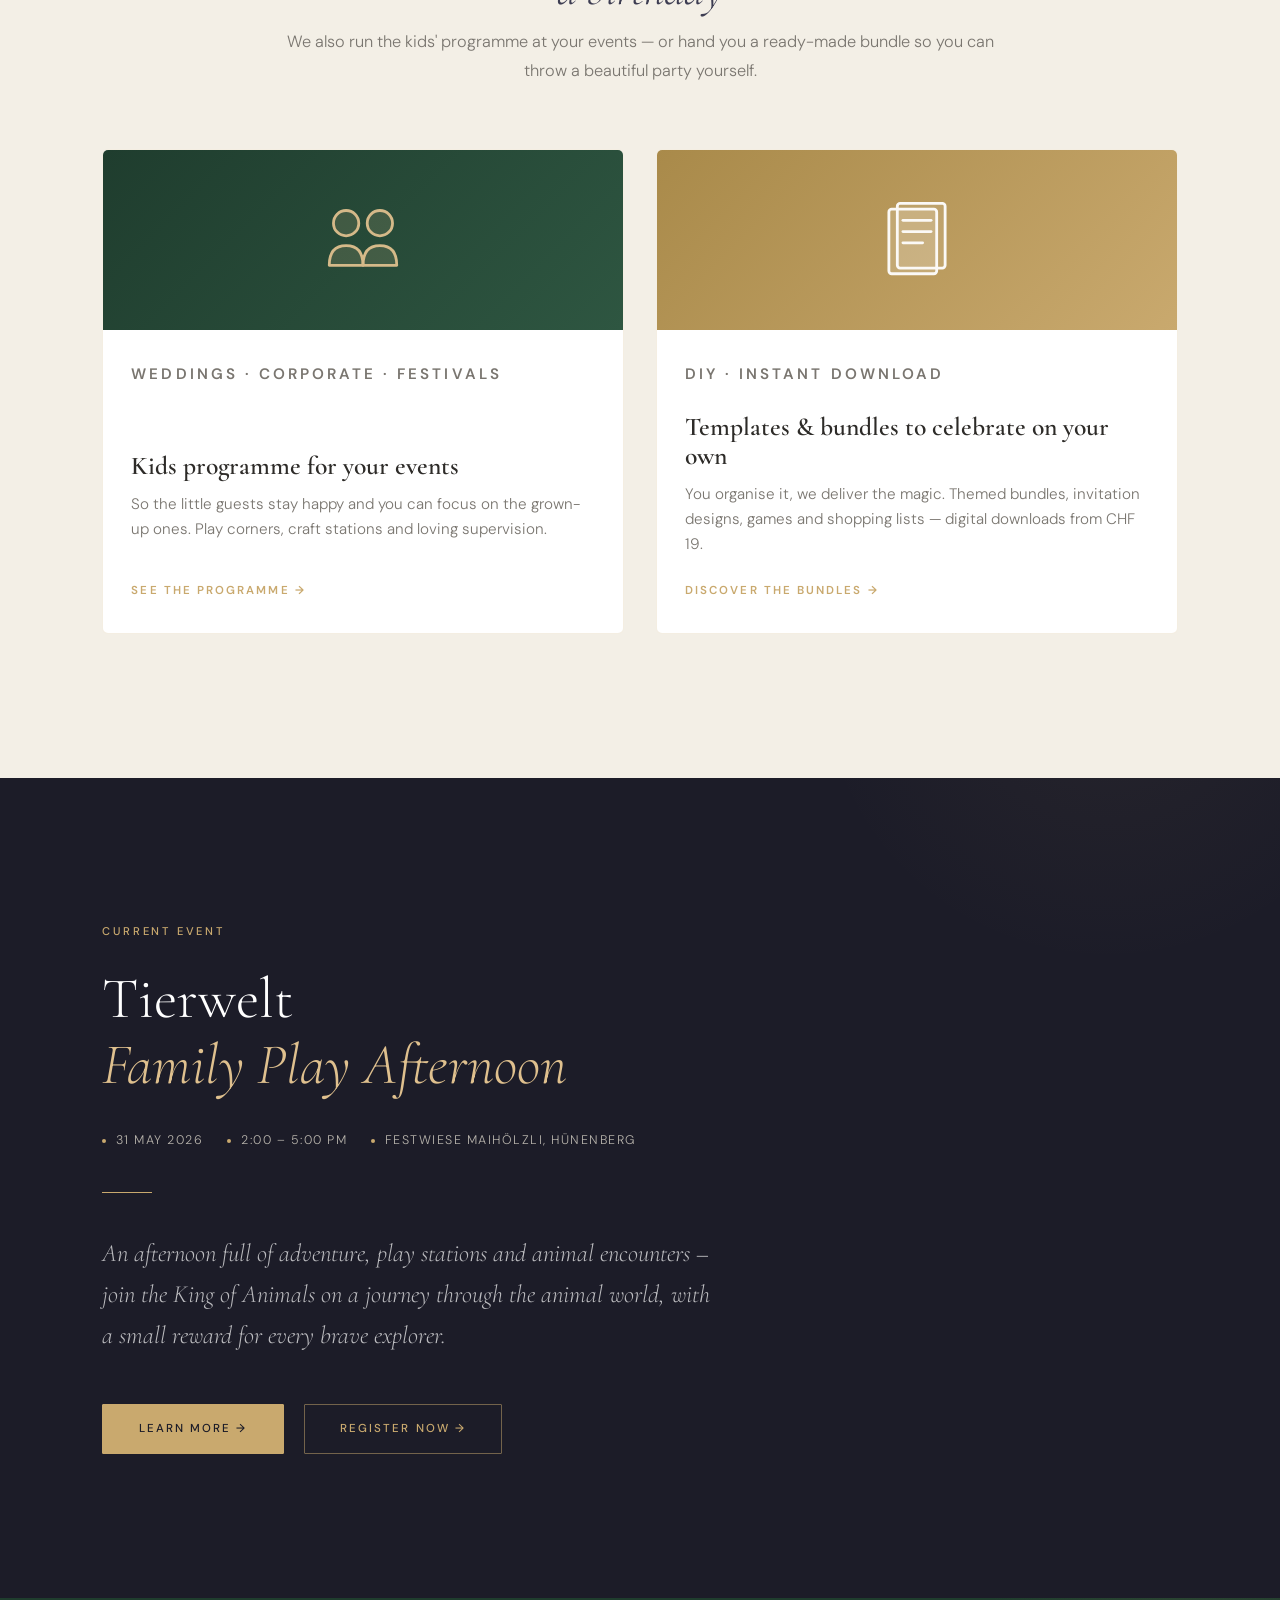
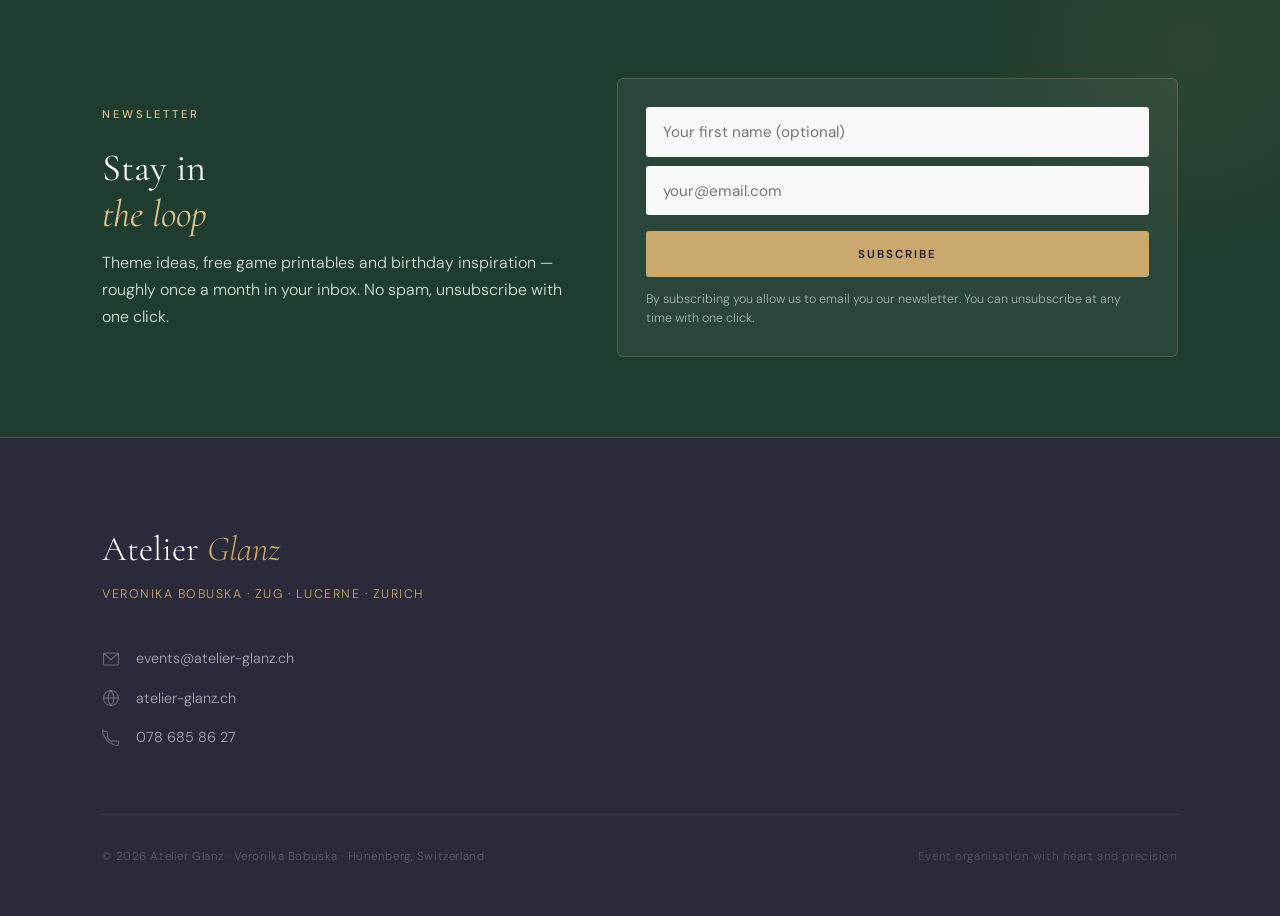
==== commit 22a8d7d1: "Blogs" ====
--- a/index.html
+++ b/index.html
@@ -17,6 +17,7 @@
   <link rel="preconnect" href="https://fonts.googleapis.com" />
   <link rel="preconnect" href="https://fonts.gstatic.com" crossorigin />
   <link href="https://fonts.googleapis.com/css2?family=Cormorant+Garamond:ital,wght@0,300;0,400;0,600;1,300;1,400&family=DM+Sans:wght@300;400;500&display=swap" rel="stylesheet" />
+  <link rel="stylesheet" href="assets/newsletter.css" />
 
   <style>
     /* ─── Reset & Base ──────────────────────────────────────────────── */
@@ -1715,6 +1716,30 @@
     </div>
   </section>
 
+  <!-- ─── Newsletter ─────────────────────────────────────────────── -->
+  <section id="newsletter">
+    <div class="nl-inner">
+      <div class="nl-text">
+        <span class="section-label" data-i18n="nl.label">Newsletter</span>
+        <h2 data-i18n-html="nl.h2.html">Bleiben Sie<br /><em>auf dem Laufenden</em></h2>
+        <p data-i18n="nl.p">Themen-Ideen, kostenlose Spielanleitungen und Geburtstags-Inspiration — etwa einmal im Monat in Ihrem Posteingang. Kein Spam, jederzeit abbestellbar.</p>
+      </div>
+      <form class="nl-form" action="https://api.web3forms.com/submit" method="POST" novalidate>
+        <input type="hidden" name="access_key" value="c96da7b4-269f-4fea-979a-68f6e0f2f244" />
+        <input type="hidden" name="subject" value="Newsletter-Anmeldung — Atelier Glanz" />
+        <input type="hidden" name="from_name" value="Atelier Glanz Newsletter" />
+        <input type="checkbox" name="botcheck" class="hp-field" tabindex="-1" autocomplete="off" />
+        <div class="nl-input-row">
+          <input type="text" name="firstname" placeholder="Ihr Vorname (optional)" data-i18n-attr="placeholder:nl.firstname.placeholder" autocomplete="given-name" />
+          <input type="email" name="email" placeholder="ihre@email.ch" data-i18n-attr="placeholder:nl.placeholder" required autocomplete="email" />
+          <button type="submit" data-i18n="nl.button">Abonnieren</button>
+        </div>
+        <p class="nl-privacy" data-i18n="nl.privacy">Mit der Anmeldung stimmen Sie zu, dass wir Ihre E-Mail für unseren Newsletter verwenden. Abmelden ist jederzeit per Klick möglich.</p>
+      </form>
+      <div class="nl-success" hidden role="status" aria-live="polite" data-i18n="nl.success">Danke! Bitte bestätigen Sie Ihre Anmeldung in Ihrem Posteingang.</div>
+    </div>
+  </section>
+
   <!-- ─── Footer / Kontakt ───────────────────────────────────────── -->
   <footer id="kontakt">
     <div class="footer-grid">
@@ -1757,6 +1782,7 @@
 
   <!-- ─── Scripts ────────────────────────────────────────────────── -->
   <script src="assets/i18n.js"></script>
+  <script src="assets/newsletter.js" defer></script>
   <script>
     // Sticky nav
     const nav = document.getElementById('nav');
--- a/assets/newsletter.css
+++ b/assets/newsletter.css
@@ -0,0 +1,130 @@
+/* ─── Newsletter section ────────────────────────────────────────
+   Drop-in stylesheet — assumes the same CSS custom properties
+   (--forest, --gold, --cream, --charcoal, --gold-lt, --forest-lt,
+    --sage) defined on the host page.
+   ────────────────────────────────────────────────────────────── */
+#newsletter {
+  background: var(--forest, #1f3d2e);
+  color: var(--cream, #faf8f4);
+  padding: 5rem 8vw;
+  position: relative;
+  overflow: hidden;
+}
+#newsletter::before {
+  content: '';
+  position: absolute;
+  top: -160px; right: -120px;
+  width: 420px; height: 420px;
+  border-radius: 50%;
+  background: radial-gradient(circle, rgba(201,169,110,0.08) 0%, transparent 70%);
+  pointer-events: none;
+}
+.nl-inner {
+  max-width: 1100px;
+  margin: 0 auto;
+  display: grid;
+  grid-template-columns: 1fr 1.2fr;
+  gap: 3rem;
+  align-items: center;
+  position: relative;
+  z-index: 1;
+}
+.nl-text .section-label {
+  color: var(--gold-lt, #dfc08e);
+  margin-bottom: 1.25rem;
+  font-size: 0.7rem;
+  font-weight: 500;
+  letter-spacing: 0.25em;
+  text-transform: uppercase;
+  display: block;
+}
+.nl-text h2 {
+  font-family: 'Cormorant Garamond', serif;
+  font-size: clamp(2rem, 3vw, 2.8rem);
+  color: var(--cream, #faf8f4);
+  font-weight: 400;
+  line-height: 1.2;
+  margin-bottom: 0.75rem;
+}
+.nl-text h2 em { color: var(--gold-lt, #dfc08e); font-style: italic; }
+.nl-text p {
+  color: var(--forest-lt, #d6e3da);
+  font-size: 1rem;
+  line-height: 1.7;
+  max-width: 460px;
+}
+.nl-form {
+  background: rgba(255,255,255,0.05);
+  border: 1px solid rgba(201,169,110,0.25);
+  border-radius: 6px;
+  padding: 1.75rem;
+}
+.nl-input-row {
+  display: flex;
+  flex-direction: column;
+  gap: 0.6rem;
+}
+.nl-input-row input[type="text"],
+.nl-input-row input[type="email"] {
+  width: 100%;
+  padding: 0.85rem 1rem;
+  background: rgba(255,255,255,0.96);
+  border: 1px solid transparent;
+  border-radius: 3px;
+  font-family: 'DM Sans', sans-serif;
+  font-size: 0.95rem;
+  color: var(--charcoal, #1c1c28);
+  transition: box-shadow 0.2s;
+}
+.nl-input-row input:focus {
+  outline: none;
+  box-shadow: 0 0 0 2px rgba(201,169,110,0.6);
+}
+.nl-input-row button {
+  margin-top: 0.4rem;
+  padding: 0.95rem 1.5rem;
+  background: var(--gold, #c9a96e);
+  color: var(--charcoal, #1c1c28);
+  border: 0;
+  border-radius: 3px;
+  font-family: 'DM Sans', sans-serif;
+  font-size: 0.72rem;
+  font-weight: 600;
+  letter-spacing: 0.18em;
+  text-transform: uppercase;
+  cursor: pointer;
+  transition: all 0.3s ease;
+}
+.nl-input-row button:hover {
+  background: var(--gold-lt, #dfc08e);
+  transform: translateY(-1px);
+  box-shadow: 0 8px 20px rgba(201,169,110,0.3);
+}
+.nl-input-row button:disabled { opacity: 0.6; cursor: not-allowed; transform: none; }
+.nl-privacy {
+  margin-top: 0.85rem;
+  font-size: 0.78rem;
+  color: rgba(255,255,255,0.6);
+  line-height: 1.5;
+}
+.nl-success {
+  margin: 1.25rem auto 0;
+  padding: 1.25rem 1.5rem;
+  background: rgba(138, 158, 140, 0.2);
+  border-left: 3px solid var(--sage, #8a9e8c);
+  border-radius: 3px;
+  color: var(--cream, #faf8f4);
+  max-width: 640px;
+  text-align: center;
+  font-size: 0.95rem;
+  line-height: 1.55;
+  grid-column: 1 / -1;
+}
+.hp-field { display: none !important; }
+
+@media (max-width: 760px) {
+  .nl-inner { grid-template-columns: 1fr; gap: 1.75rem; text-align: left; }
+  .nl-text p { max-width: none; }
+  .nl-form { padding: 1.5rem 1.25rem; }
+  #newsletter { padding: 4rem 6vw; }
+}
